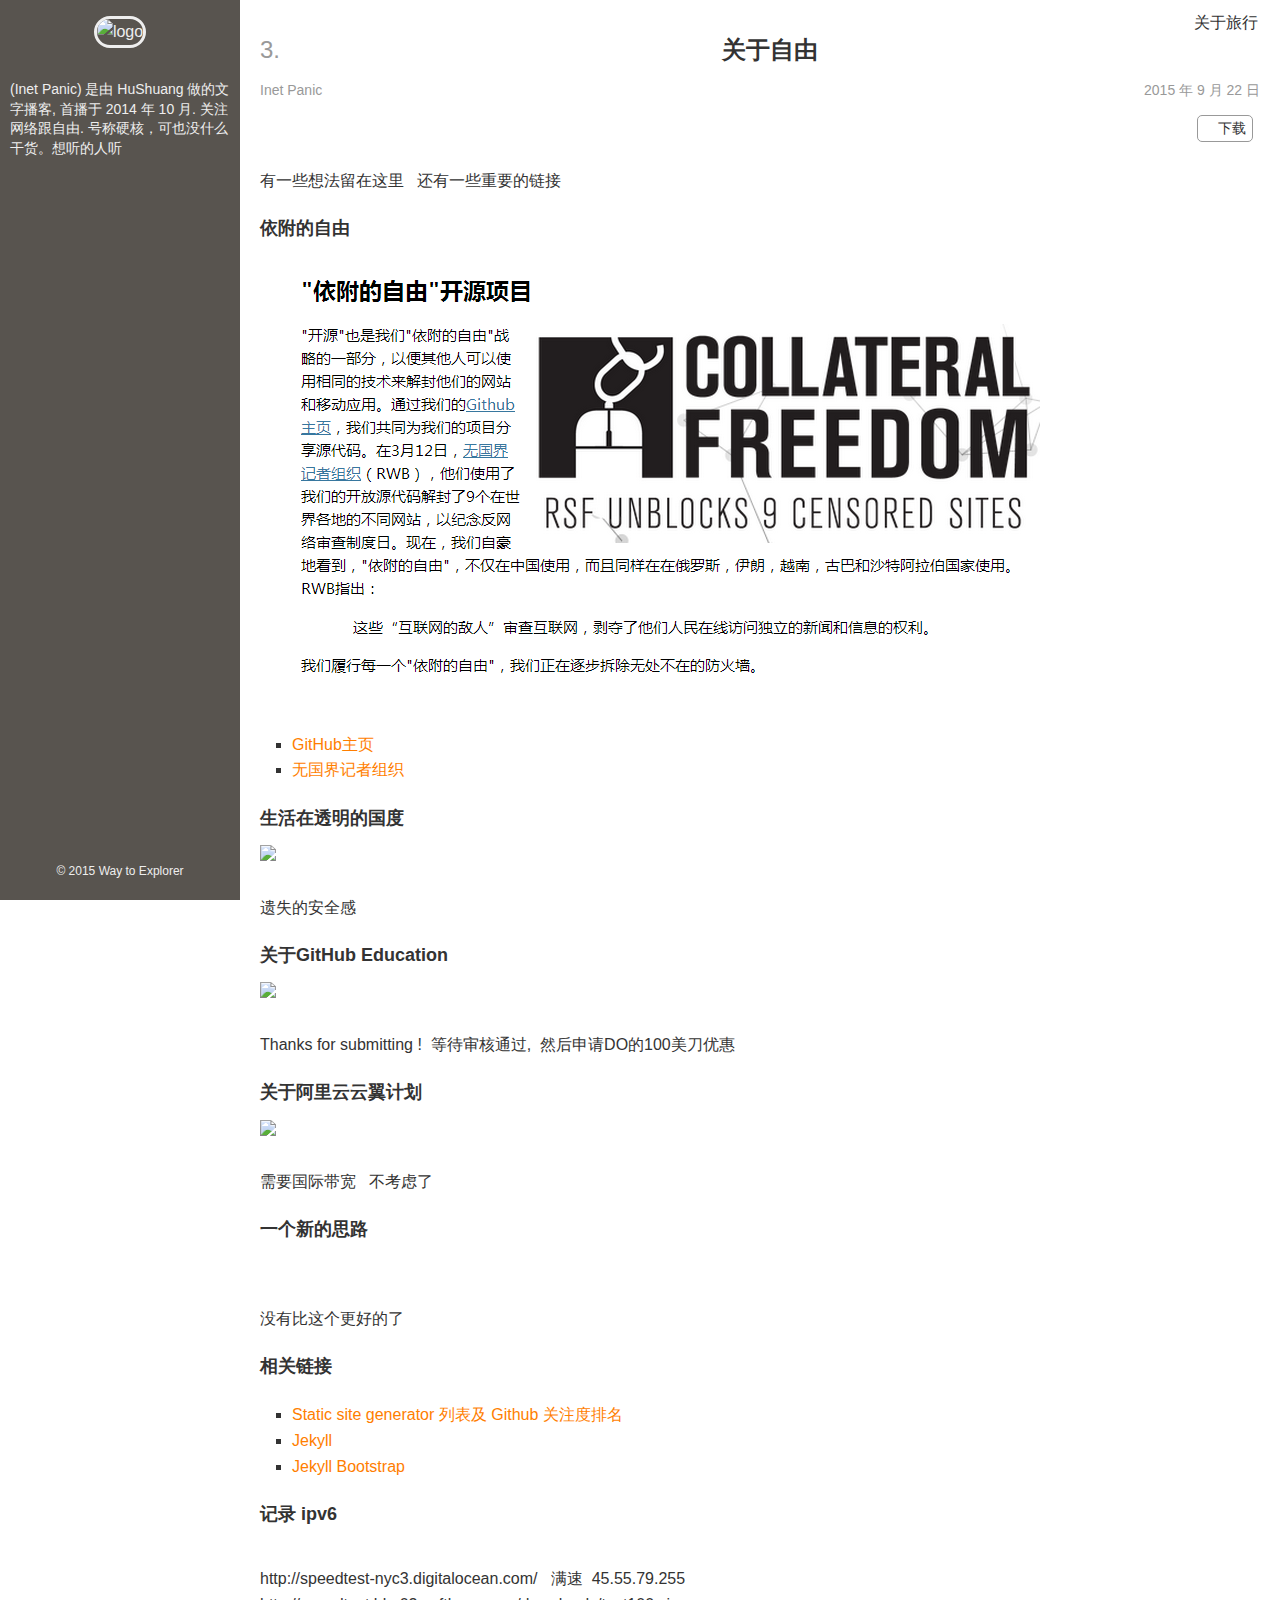
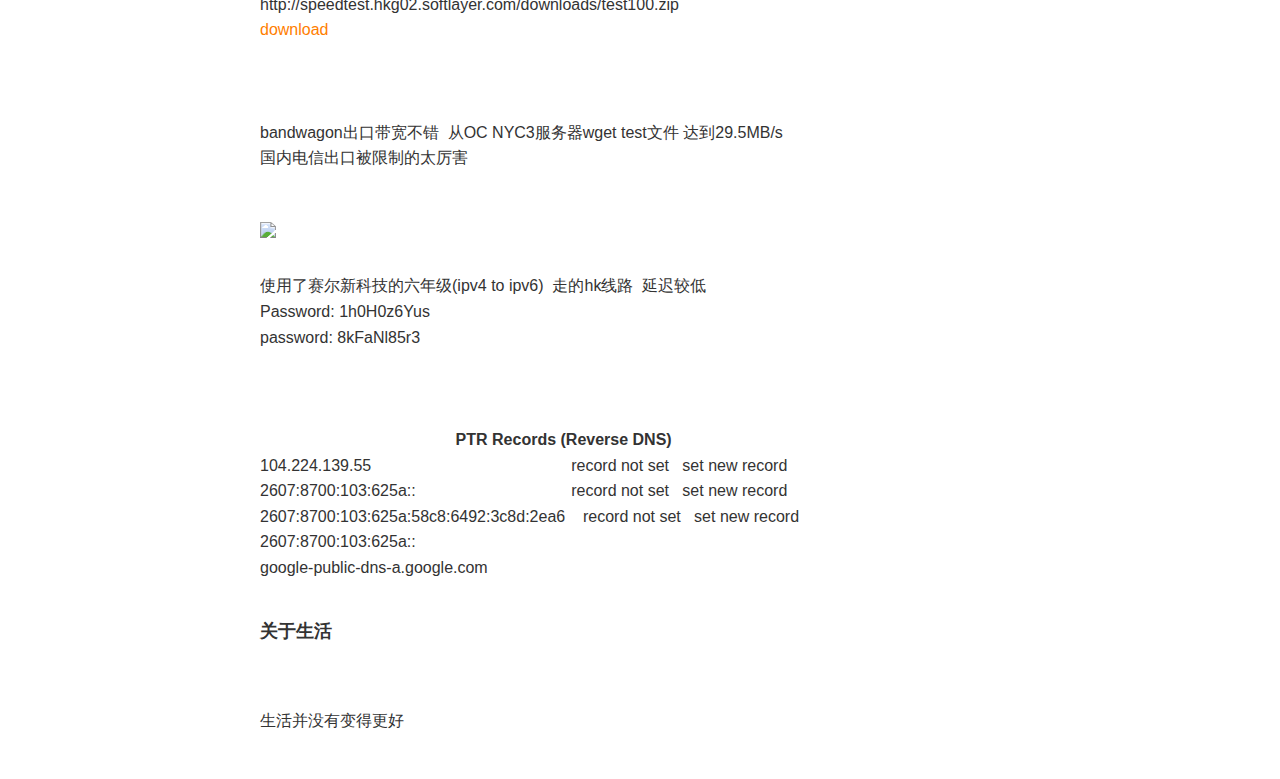
==== index.html @ 38b3515a ".." ====
<!DOCTYPE html>
<html>
<head>
<meta http-equiv="Content-Type" content="text/html; charset=UTF-8">
<meta charset="utf-8">
<meta name="viewport" content="width=device-width,initial-scale=1,maximum-scale=1,user-scalable=no">
<link rel="alternate" type="application/rss+xml" title="RSS master feed" href="">
<link rel="stylesheet" href="main.css" type="text/css">
<meta rel="theme-color" content="#ff7e00">
<link rel="shortcut icon" href="icon-kernelpanic-300.png">
<link rel="apple-touch-icon" href="icon-kernelpanic-300.png">
<link rel="alternate" type="application/rss+xml" title="HuShuang" href="">
<title>HuShuang</title>
<style>
header[role=banner]      { color: #eee; background: #58544F; }
footer[role=contentinfo] { color: #eee; background: #58544F; }
.content a       { color: #ff7e00; }
.content a:hover { border-color: #ff7e00; }
</style>
</head>
<body>
<header role="banner" class="fixedToTopLeft--2col">
<a href="http://www.v2ex.com/member/hushuang" title="HuShuang" target="_blank"><img class="show__logo unselectable" alt="logo" src="http://ww4.sinaimg.cn/large/8aa432f3gw1ew182hkwu9j20hr0htt9o.jpg"></a>
<div class="show__about secondaryText"><p>(Inet Panic) 是由 HuShuang 做的文字播客,   首播于 2014 年 10 月.   关注网络跟自由.   号称硬核，可也没什么干货。想听的人听</p>
</div>
<nav class="elsewhere">
<a class="elsewhere__link fa fa-envelope" href="mailto:" target="_blank" title="Email"></a>
<a class="elsewhere__link fa fa-twitter" href="https://twitter.com" target="_blank" title="Twitter"></a>
<a class="elsewhere__link fa fa-weibo" href="http://weibo.com/" target="_blank" title="Weibo"></a>
<a class="elsewhere__link fa fa-apple" href="https://itunes.apple.com/cn/podcast/" target="_blank" title="iTunes"></a>
<a class="elsewhere__link fa fa-apple" href="http://www.v2ex.com/member/hushuang" target="_blank" title="v2ex"></a>
</nav>
</header>
<main class="episodes fixedToRight--2col">
<nav>
<!-- <a rel="prev" href="https://ipn.li/kernelpanic/2/" style="float: left;" target="_blank"><i class="fa fa-chevron-circle-left"></i> </a> -->
<a rel="prev" href="travel.html" style="float: left;"><i class="fa fa-chevron-circle-left"></i></a>
<!-- <a rel="next" href="https://ipn.li/kernelpanic/4/" style="float: right;" target="_blank"> <i class="fa fa-chevron-circle-right"></i></a> -->
<a rel="next" href="travel.html" style="float: right;">关于旅行<i class="fa fa-chevron-circle-right"></i></a>
</nav>
<article class="episode">
<header>
<h1 class="episode__title"><a href="" rel="bookmark" target="_blank"><span class="episode__id">3</span>关于自由</a></h1>
<div class="byline secondaryText">
<span class="byline__author">Inet Panic</span>
<!-- <time datetime="2015-9-13T02:05:13Z">2015 年 9 月 13 日</time> -->
<time datetime="2015-9-22T03:00:13Z">2015 年 9 月 22 日</time>
</div>
<div>
<div class="buttonGroup">
<a class="button button--download fa fa-download" href="" target="_blank" download="kernelpanic-3"> 下载</a>
</div>
</div>
</header>
<div class="content">
<p>有一些想法留在这里&nbsp;&nbsp;&nbsp;还有一些重要的链接</p>

<h2>依附的自由</h2>
<img src="images/collateral freedom.png"/>
<ul>
<li><a href="https://github.com/greatfire/website-mirror-by-proxy" target="_blank">GitHub主页</a></li>
<li><a href="http://en.rsf.org/" target="_blank">无国界记者组织</a></li>
</ul>
<p></p>

<h2>生活在透明的国度</h2>
<img src="http://ww1.sinaimg.cn/large/8aa432f3gw1ewanssf2wuj20io0cpn26.jpg"/>
<p>遗失的安全感</p>

<h2>关于GitHub Education</h2>
<img src="http://ww4.sinaimg.cn/large/8aa432f3gw1ew4olfjd6sj20sw0crtal.jpg"/>
<p>Thanks&nbsp;for&nbsp;submitting !&nbsp;&nbsp;等待审核通过,&nbsp;&nbsp;然后申请DO的100美刀优惠</p>

<h2>关于阿里云云翼计划</h2>
<img src="http://ww2.sinaimg.cn/large/8aa432f3gw1ew1x33pitvj20d5021aa8.jpg"/>
<p>需要国际带宽&nbsp&nbsp&nbsp不考虑了</p>

<h2>一个新的思路</h2>
<img class="" alt="" src="http://ww4.sinaimg.cn/large/8aa432f3gw1ew1dvopeltj20ks02hjs2.jpg"></a>
<p>没有比这个更好的了</p>

<h2>相关链接</h2>
<ul>
<li><a href="https://staticsitegenerators.net/" target="_blank">Static site generator 列表及 Github 关注度排名</a></li>
<li><a href="https://github.com/jekyll/jekyll" target="_blank">Jekyll</a></li>
<li><a href="http://jekyllbootstrap.com/" target="_blank">Jekyll Bootstrap</a></li>
</ul>


<h2>记录 ipv6</h2>
<pre><p>http://speedtest-nyc3.digitalocean.com/   满速  45.55.79.255
http://speedtest.hkg02.softlayer.com/downloads/test100.zip
<a href="http://speedtest.hkg02.softlayer.com/downloads/test100.zip" target="">download</a>

<img class="" alt="" src="http://ww2.sinaimg.cn/large/8aa432f3gw1ew18yb0evgj20l80bhdi8.jpg"></a>
<p>bandwagon出口带宽不错&nbsp;&nbsp;从OC&nbsp;NYC3服务器wget test文件 达到29.5MB/s
国内电信出口被限制的太厉害</p>
<img src="http://ww2.sinaimg.cn/large/8aa432f3gw1ew28spw9r4j20i30itn6h.jpg"></a>
<p>使用了赛尔新科技的六年级(ipv4 to ipv6)&nbsp;&nbsp;走的hk线路&nbsp;&nbsp;延迟较低
Password: 1h0H0z6Yus
password: 8kFaNl85r3
</p>
<p>                                            <b>PTR Records (Reverse DNS)</b>
104.224.139.55	                                      record not set   set new record
2607:8700:103:625a::	                              record not set   set new record
2607:8700:103:625a:58c8:6492:3c8d:2ea6    record not set   set new record
2607:8700:103:625a:: 
google-public-dns-a.google.com
</p></pre>

<h2>关于生活</h2>
<img class="" alt="" src="http://ww2.sinaimg.cn/large/8aa432f3gw1ew1y3q907oj20m607dgne.jpg"></a>
<p>生活并没有变得更好</p>




</div>
</article>
</main>
<footer role="contentinfo" class="fixedToBottom fixedToBottomLeft--2col">
<p class="copyright">© 2015 <a href="" target="_blank">Way to Explorer</a></p>
</footer>
</body>
<style id="stylish-5" class="stylish" type="text/css">
*::selection {
	background-color: #000000;
	color: #ffffff;
}

*::-webkit-scrollbar {
    width: 0px;
    height: 0px;
}

* {
  font-family: 
    'WenQuanYi Micro Hei Mono', 
    'WenQuanYi Micro Hei',
    'Microsoft Yahei Mono', 
    'Microsoft Yahei', 
     sans-serif, 
     Simsun;
}
</style>
</html>
---- main.css ----
/*!
 *  Font Awesome 4.2.0 by @davegandy - http://fontawesome.io - @fontawesome
 *  License - http://fontawesome.io/license (Font: SIL OFL 1.1, CSS: MIT License)
 */@font-face{font-family:FontAwesome;src:url(../fonts/fontawesome-webfont.eot?v=4.2.0);src:url(../fonts/fontawesome-webfont.eot?#iefix&v=4.2.0) format('embedded-opentype'),url(../fonts/fontawesome-webfont.woff?v=4.2.0) format('woff'),url(../fonts/fontawesome-webfont.ttf?v=4.2.0) format('truetype'),url(../fonts/fontawesome-webfont.svg?v=4.2.0#fontawesomeregular) format('svg');font-weight:400;font-style:normal}.fa{display:inline-block;font:normal normal normal 14px/1 FontAwesome;font-size:inherit;text-rendering:auto;-webkit-font-smoothing:antialiased;-moz-osx-font-smoothing:grayscale}.fa-lg{font-size:1.33333333em;line-height:.75em;vertical-align:-15%}.fa-2x{font-size:2em}.fa-3x{font-size:3em}.fa-4x{font-size:4em}.fa-5x{font-size:5em}.fa-fw{width:1.28571429em;text-align:center}.fa-ul{padding-left:0;margin-left:2.14285714em;list-style-type:none}.fa-ul>li{position:relative}.fa-li{position:absolute;left:-2.14285714em;width:2.14285714em;top:.14285714em;text-align:center}.fa-li.fa-lg{left:-1.85714286em}.fa-border{padding:.2em .25em .15em;border:solid .08em #eee;border-radius:.1em}.pull-right{float:right}.pull-left{float:left}.fa.pull-left{margin-right:.3em}.fa.pull-right{margin-left:.3em}.fa-spin{-webkit-animation:fa-spin 2s infinite linear;animation:fa-spin 2s infinite linear}@-webkit-keyframes fa-spin{0%{-webkit-transform:rotate(0deg);transform:rotate(0deg)}100%{-webkit-transform:rotate(359deg);transform:rotate(359deg)}}@keyframes fa-spin{0%{-webkit-transform:rotate(0deg);transform:rotate(0deg)}100%{-webkit-transform:rotate(359deg);transform:rotate(359deg)}}.fa-rotate-90{filter:progid:DXImageTransform.Microsoft.BasicImage(rotation=1);-webkit-transform:rotate(90deg);-ms-transform:rotate(90deg);transform:rotate(90deg)}.fa-rotate-180{filter:progid:DXImageTransform.Microsoft.BasicImage(rotation=2);-webkit-transform:rotate(180deg);-ms-transform:rotate(180deg);transform:rotate(180deg)}.fa-rotate-270{filter:progid:DXImageTransform.Microsoft.BasicImage(rotation=3);-webkit-transform:rotate(270deg);-ms-transform:rotate(270deg);transform:rotate(270deg)}.fa-flip-horizontal{filter:progid:DXImageTransform.Microsoft.BasicImage(rotation=0, mirror=1);-webkit-transform:scale(-1,1);-ms-transform:scale(-1,1);transform:scale(-1,1)}.fa-flip-vertical{filter:progid:DXImageTransform.Microsoft.BasicImage(rotation=2, mirror=1);-webkit-transform:scale(1,-1);-ms-transform:scale(1,-1);transform:scale(1,-1)}:root .fa-rotate-90,:root .fa-rotate-180,:root .fa-rotate-270,:root .fa-flip-horizontal,:root .fa-flip-vertical{filter:none}.fa-stack{position:relative;display:inline-block;width:2em;height:2em;line-height:2em;vertical-align:middle}.fa-stack-1x,.fa-stack-2x{position:absolute;left:0;width:100%;text-align:center}.fa-stack-1x{line-height:inherit}.fa-stack-2x{font-size:2em}.fa-inverse{color:#fff}.fa-glass:before{content:"\f000"}.fa-music:before{content:"\f001"}.fa-search:before{content:"\f002"}.fa-envelope-o:before{content:"\f003"}.fa-heart:before{content:"\f004"}.fa-star:before{content:"\f005"}.fa-star-o:before{content:"\f006"}.fa-user:before{content:"\f007"}.fa-film:before{content:"\f008"}.fa-th-large:before{content:"\f009"}.fa-th:before{content:"\f00a"}.fa-th-list:before{content:"\f00b"}.fa-check:before{content:"\f00c"}.fa-remove:before,.fa-close:before,.fa-times:before{content:"\f00d"}.fa-search-plus:before{content:"\f00e"}.fa-search-minus:before{content:"\f010"}.fa-power-off:before{content:"\f011"}.fa-signal:before{content:"\f012"}.fa-gear:before,.fa-cog:before{content:"\f013"}.fa-trash-o:before{content:"\f014"}.fa-home:before{content:"\f015"}.fa-file-o:before{content:"\f016"}.fa-clock-o:before{content:"\f017"}.fa-road:before{content:"\f018"}.fa-download:before{content:"\f019"}.fa-arrow-circle-o-down:before{content:"\f01a"}.fa-arrow-circle-o-up:before{content:"\f01b"}.fa-inbox:before{content:"\f01c"}.fa-play-circle-o:before{content:"\f01d"}.fa-rotate-right:before,.fa-repeat:before{content:"\f01e"}.fa-refresh:before{content:"\f021"}.fa-list-alt:before{content:"\f022"}.fa-lock:before{content:"\f023"}.fa-flag:before{content:"\f024"}.fa-headphones:before{content:"\f025"}.fa-volume-off:before{content:"\f026"}.fa-volume-down:before{content:"\f027"}.fa-volume-up:before{content:"\f028"}.fa-qrcode:before{content:"\f029"}.fa-barcode:before{content:"\f02a"}.fa-tag:before{content:"\f02b"}.fa-tags:before{content:"\f02c"}.fa-book:before{content:"\f02d"}.fa-bookmark:before{content:"\f02e"}.fa-print:before{content:"\f02f"}.fa-camera:before{content:"\f030"}.fa-font:before{content:"\f031"}.fa-bold:before{content:"\f032"}.fa-italic:before{content:"\f033"}.fa-text-height:before{content:"\f034"}.fa-text-width:before{content:"\f035"}.fa-align-left:before{content:"\f036"}.fa-align-center:before{content:"\f037"}.fa-align-right:before{content:"\f038"}.fa-align-justify:before{content:"\f039"}.fa-list:before{content:"\f03a"}.fa-dedent:before,.fa-outdent:before{content:"\f03b"}.fa-indent:before{content:"\f03c"}.fa-video-camera:before{content:"\f03d"}.fa-photo:before,.fa-image:before,.fa-picture-o:before{content:"\f03e"}.fa-pencil:before{content:"\f040"}.fa-map-marker:before{content:"\f041"}.fa-adjust:before{content:"\f042"}.fa-tint:before{content:"\f043"}.fa-edit:before,.fa-pencil-square-o:before{content:"\f044"}.fa-share-square-o:before{content:"\f045"}.fa-check-square-o:before{content:"\f046"}.fa-arrows:before{content:"\f047"}.fa-step-backward:before{content:"\f048"}.fa-fast-backward:before{content:"\f049"}.fa-backward:before{content:"\f04a"}.fa-play:before{content:"\f04b"}.fa-pause:before{content:"\f04c"}.fa-stop:before{content:"\f04d"}.fa-forward:before{content:"\f04e"}.fa-fast-forward:before{content:"\f050"}.fa-step-forward:before{content:"\f051"}.fa-eject:before{content:"\f052"}.fa-chevron-left:before{content:"\f053"}.fa-chevron-right:before{content:"\f054"}.fa-plus-circle:before{content:"\f055"}.fa-minus-circle:before{content:"\f056"}.fa-times-circle:before{content:"\f057"}.fa-check-circle:before{content:"\f058"}.fa-question-circle:before{content:"\f059"}.fa-info-circle:before{content:"\f05a"}.fa-crosshairs:before{content:"\f05b"}.fa-times-circle-o:before{content:"\f05c"}.fa-check-circle-o:before{content:"\f05d"}.fa-ban:before{content:"\f05e"}.fa-arrow-left:before{content:"\f060"}.fa-arrow-right:before{content:"\f061"}.fa-arrow-up:before{content:"\f062"}.fa-arrow-down:before{content:"\f063"}.fa-mail-forward:before,.fa-share:before{content:"\f064"}.fa-expand:before{content:"\f065"}.fa-compress:before{content:"\f066"}.fa-plus:before{content:"\f067"}.fa-minus:before{content:"\f068"}.fa-asterisk:before{content:"\f069"}.fa-exclamation-circle:before{content:"\f06a"}.fa-gift:before{content:"\f06b"}.fa-leaf:before{content:"\f06c"}.fa-fire:before{content:"\f06d"}.fa-eye:before{content:"\f06e"}.fa-eye-slash:before{content:"\f070"}.fa-warning:before,.fa-exclamation-triangle:before{content:"\f071"}.fa-plane:before{content:"\f072"}.fa-calendar:before{content:"\f073"}.fa-random:before{content:"\f074"}.fa-comment:before{content:"\f075"}.fa-magnet:before{content:"\f076"}.fa-chevron-up:before{content:"\f077"}.fa-chevron-down:before{content:"\f078"}.fa-retweet:before{content:"\f079"}.fa-shopping-cart:before{content:"\f07a"}.fa-folder:before{content:"\f07b"}.fa-folder-open:before{content:"\f07c"}.fa-arrows-v:before{content:"\f07d"}.fa-arrows-h:before{content:"\f07e"}.fa-bar-chart-o:before,.fa-bar-chart:before{content:"\f080"}.fa-twitter-square:before{content:"\f081"}.fa-facebook-square:before{content:"\f082"}.fa-camera-retro:before{content:"\f083"}.fa-key:before{content:"\f084"}.fa-gears:before,.fa-cogs:before{content:"\f085"}.fa-comments:before{content:"\f086"}.fa-thumbs-o-up:before{content:"\f087"}.fa-thumbs-o-down:before{content:"\f088"}.fa-star-half:before{content:"\f089"}.fa-heart-o:before{content:"\f08a"}.fa-sign-out:before{content:"\f08b"}.fa-linkedin-square:before{content:"\f08c"}.fa-thumb-tack:before{content:"\f08d"}.fa-external-link:before{content:"\f08e"}.fa-sign-in:before{content:"\f090"}.fa-trophy:before{content:"\f091"}.fa-github-square:before{content:"\f092"}.fa-upload:before{content:"\f093"}.fa-lemon-o:before{content:"\f094"}.fa-phone:before{content:"\f095"}.fa-square-o:before{content:"\f096"}.fa-bookmark-o:before{content:"\f097"}.fa-phone-square:before{content:"\f098"}.fa-twitter:before{content:"\f099"}.fa-facebook:before{content:"\f09a"}.fa-github:before{content:"\f09b"}.fa-unlock:before{content:"\f09c"}.fa-credit-card:before{content:"\f09d"}.fa-rss:before{content:"\f09e"}.fa-hdd-o:before{content:"\f0a0"}.fa-bullhorn:before{content:"\f0a1"}.fa-bell:before{content:"\f0f3"}.fa-certificate:before{content:"\f0a3"}.fa-hand-o-right:before{content:"\f0a4"}.fa-hand-o-left:before{content:"\f0a5"}.fa-hand-o-up:before{content:"\f0a6"}.fa-hand-o-down:before{content:"\f0a7"}.fa-arrow-circle-left:before{content:"\f0a8"}.fa-arrow-circle-right:before{content:"\f0a9"}.fa-arrow-circle-up:before{content:"\f0aa"}.fa-arrow-circle-down:before{content:"\f0ab"}.fa-globe:before{content:"\f0ac"}.fa-wrench:before{content:"\f0ad"}.fa-tasks:before{content:"\f0ae"}.fa-filter:before{content:"\f0b0"}.fa-briefcase:before{content:"\f0b1"}.fa-arrows-alt:before{content:"\f0b2"}.fa-group:before,.fa-users:before{content:"\f0c0"}.fa-chain:before,.fa-link:before{content:"\f0c1"}.fa-cloud:before{content:"\f0c2"}.fa-flask:before{content:"\f0c3"}.fa-cut:before,.fa-scissors:before{content:"\f0c4"}.fa-copy:before,.fa-files-o:before{content:"\f0c5"}.fa-paperclip:before{content:"\f0c6"}.fa-save:before,.fa-floppy-o:before{content:"\f0c7"}.fa-square:before{content:"\f0c8"}.fa-navicon:before,.fa-reorder:before,.fa-bars:before{content:"\f0c9"}.fa-list-ul:before{content:"\f0ca"}.fa-list-ol:before{content:"\f0cb"}.fa-strikethrough:before{content:"\f0cc"}.fa-underline:before{content:"\f0cd"}.fa-table:before{content:"\f0ce"}.fa-magic:before{content:"\f0d0"}.fa-truck:before{content:"\f0d1"}.fa-pinterest:before{content:"\f0d2"}.fa-pinterest-square:before{content:"\f0d3"}.fa-google-plus-square:before{content:"\f0d4"}.fa-google-plus:before{content:"\f0d5"}.fa-money:before{content:"\f0d6"}.fa-caret-down:before{content:"\f0d7"}.fa-caret-up:before{content:"\f0d8"}.fa-caret-left:before{content:"\f0d9"}.fa-caret-right:before{content:"\f0da"}.fa-columns:before{content:"\f0db"}.fa-unsorted:before,.fa-sort:before{content:"\f0dc"}.fa-sort-down:before,.fa-sort-desc:before{content:"\f0dd"}.fa-sort-up:before,.fa-sort-asc:before{content:"\f0de"}.fa-envelope:before{content:"\f0e0"}.fa-linkedin:before{content:"\f0e1"}.fa-rotate-left:before,.fa-undo:before{content:"\f0e2"}.fa-legal:before,.fa-gavel:before{content:"\f0e3"}.fa-dashboard:before,.fa-tachometer:before{content:"\f0e4"}.fa-comment-o:before{content:"\f0e5"}.fa-comments-o:before{content:"\f0e6"}.fa-flash:before,.fa-bolt:before{content:"\f0e7"}.fa-sitemap:before{content:"\f0e8"}.fa-umbrella:before{content:"\f0e9"}.fa-paste:before,.fa-clipboard:before{content:"\f0ea"}.fa-lightbulb-o:before{content:"\f0eb"}.fa-exchange:before{content:"\f0ec"}.fa-cloud-download:before{content:"\f0ed"}.fa-cloud-upload:before{content:"\f0ee"}.fa-user-md:before{content:"\f0f0"}.fa-stethoscope:before{content:"\f0f1"}.fa-suitcase:before{content:"\f0f2"}.fa-bell-o:before{content:"\f0a2"}.fa-coffee:before{content:"\f0f4"}.fa-cutlery:before{content:"\f0f5"}.fa-file-text-o:before{content:"\f0f6"}.fa-building-o:before{content:"\f0f7"}.fa-hospital-o:before{content:"\f0f8"}.fa-ambulance:before{content:"\f0f9"}.fa-medkit:before{content:"\f0fa"}.fa-fighter-jet:before{content:"\f0fb"}.fa-beer:before{content:"\f0fc"}.fa-h-square:before{content:"\f0fd"}.fa-plus-square:before{content:"\f0fe"}.fa-angle-double-left:before{content:"\f100"}.fa-angle-double-right:before{content:"\f101"}.fa-angle-double-up:before{content:"\f102"}.fa-angle-double-down:before{content:"\f103"}.fa-angle-left:before{content:"\f104"}.fa-angle-right:before{content:"\f105"}.fa-angle-up:before{content:"\f106"}.fa-angle-down:before{content:"\f107"}.fa-desktop:before{content:"\f108"}.fa-laptop:before{content:"\f109"}.fa-tablet:before{content:"\f10a"}.fa-mobile-phone:before,.fa-mobile:before{content:"\f10b"}.fa-circle-o:before{content:"\f10c"}.fa-quote-left:before{content:"\f10d"}.fa-quote-right:before{content:"\f10e"}.fa-spinner:before{content:"\f110"}.fa-circle:before{content:"\f111"}.fa-mail-reply:before,.fa-reply:before{content:"\f112"}.fa-github-alt:before{content:"\f113"}.fa-folder-o:before{content:"\f114"}.fa-folder-open-o:before{content:"\f115"}.fa-smile-o:before{content:"\f118"}.fa-frown-o:before{content:"\f119"}.fa-meh-o:before{content:"\f11a"}.fa-gamepad:before{content:"\f11b"}.fa-keyboard-o:before{content:"\f11c"}.fa-flag-o:before{content:"\f11d"}.fa-flag-checkered:before{content:"\f11e"}.fa-terminal:before{content:"\f120"}.fa-code:before{content:"\f121"}.fa-mail-reply-all:before,.fa-reply-all:before{content:"\f122"}.fa-star-half-empty:before,.fa-star-half-full:before,.fa-star-half-o:before{content:"\f123"}.fa-location-arrow:before{content:"\f124"}.fa-crop:before{content:"\f125"}.fa-code-fork:before{content:"\f126"}.fa-unlink:before,.fa-chain-broken:before{content:"\f127"}.fa-question:before{content:"\f128"}.fa-info:before{content:"\f129"}.fa-exclamation:before{content:"\f12a"}.fa-superscript:before{content:"\f12b"}.fa-subscript:before{content:"\f12c"}.fa-eraser:before{content:"\f12d"}.fa-puzzle-piece:before{content:"\f12e"}.fa-microphone:before{content:"\f130"}.fa-microphone-slash:before{content:"\f131"}.fa-shield:before{content:"\f132"}.fa-calendar-o:before{content:"\f133"}.fa-fire-extinguisher:before{content:"\f134"}.fa-rocket:before{content:"\f135"}.fa-maxcdn:before{content:"\f136"}.fa-chevron-circle-left:before{content:"\f137"}.fa-chevron-circle-right:before{content:"\f138"}.fa-chevron-circle-up:before{content:"\f139"}.fa-chevron-circle-down:before{content:"\f13a"}.fa-html5:before{content:"\f13b"}.fa-css3:before{content:"\f13c"}.fa-anchor:before{content:"\f13d"}.fa-unlock-alt:before{content:"\f13e"}.fa-bullseye:before{content:"\f140"}.fa-ellipsis-h:before{content:"\f141"}.fa-ellipsis-v:before{content:"\f142"}.fa-rss-square:before{content:"\f143"}.fa-play-circle:before{content:"\f144"}.fa-ticket:before{content:"\f145"}.fa-minus-square:before{content:"\f146"}.fa-minus-square-o:before{content:"\f147"}.fa-level-up:before{content:"\f148"}.fa-level-down:before{content:"\f149"}.fa-check-square:before{content:"\f14a"}.fa-pencil-square:before{content:"\f14b"}.fa-external-link-square:before{content:"\f14c"}.fa-share-square:before{content:"\f14d"}.fa-compass:before{content:"\f14e"}.fa-toggle-down:before,.fa-caret-square-o-down:before{content:"\f150"}.fa-toggle-up:before,.fa-caret-square-o-up:before{content:"\f151"}.fa-toggle-right:before,.fa-caret-square-o-right:before{content:"\f152"}.fa-euro:before,.fa-eur:before{content:"\f153"}.fa-gbp:before{content:"\f154"}.fa-dollar:before,.fa-usd:before{content:"\f155"}.fa-rupee:before,.fa-inr:before{content:"\f156"}.fa-cny:before,.fa-rmb:before,.fa-yen:before,.fa-jpy:before{content:"\f157"}.fa-ruble:before,.fa-rouble:before,.fa-rub:before{content:"\f158"}.fa-won:before,.fa-krw:before{content:"\f159"}.fa-bitcoin:before,.fa-btc:before{content:"\f15a"}.fa-file:before{content:"\f15b"}.fa-file-text:before{content:"\f15c"}.fa-sort-alpha-asc:before{content:"\f15d"}.fa-sort-alpha-desc:before{content:"\f15e"}.fa-sort-amount-asc:before{content:"\f160"}.fa-sort-amount-desc:before{content:"\f161"}.fa-sort-numeric-asc:before{content:"\f162"}.fa-sort-numeric-desc:before{content:"\f163"}.fa-thumbs-up:before{content:"\f164"}.fa-thumbs-down:before{content:"\f165"}.fa-youtube-square:before{content:"\f166"}.fa-youtube:before{content:"\f167"}.fa-xing:before{content:"\f168"}.fa-xing-square:before{content:"\f169"}.fa-youtube-play:before{content:"\f16a"}.fa-dropbox:before{content:"\f16b"}.fa-stack-overflow:before{content:"\f16c"}.fa-instagram:before{content:"\f16d"}.fa-flickr:before{content:"\f16e"}.fa-adn:before{content:"\f170"}.fa-bitbucket:before{content:"\f171"}.fa-bitbucket-square:before{content:"\f172"}.fa-tumblr:before{content:"\f173"}.fa-tumblr-square:before{content:"\f174"}.fa-long-arrow-down:before{content:"\f175"}.fa-long-arrow-up:before{content:"\f176"}.fa-long-arrow-left:before{content:"\f177"}.fa-long-arrow-right:before{content:"\f178"}.fa-apple:before{content:"\f179"}.fa-windows:before{content:"\f17a"}.fa-android:before{content:"\f17b"}.fa-linux:before{content:"\f17c"}.fa-dribbble:before{content:"\f17d"}.fa-skype:before{content:"\f17e"}.fa-foursquare:before{content:"\f180"}.fa-trello:before{content:"\f181"}.fa-female:before{content:"\f182"}.fa-male:before{content:"\f183"}.fa-gittip:before{content:"\f184"}.fa-sun-o:before{content:"\f185"}.fa-moon-o:before{content:"\f186"}.fa-archive:before{content:"\f187"}.fa-bug:before{content:"\f188"}.fa-vk:before{content:"\f189"}.fa-weibo:before{content:"\f18a"}.fa-renren:before{content:"\f18b"}.fa-pagelines:before{content:"\f18c"}.fa-stack-exchange:before{content:"\f18d"}.fa-arrow-circle-o-right:before{content:"\f18e"}.fa-arrow-circle-o-left:before{content:"\f190"}.fa-toggle-left:before,.fa-caret-square-o-left:before{content:"\f191"}.fa-dot-circle-o:before{content:"\f192"}.fa-wheelchair:before{content:"\f193"}.fa-vimeo-square:before{content:"\f194"}.fa-turkish-lira:before,.fa-try:before{content:"\f195"}.fa-plus-square-o:before{content:"\f196"}.fa-space-shuttle:before{content:"\f197"}.fa-slack:before{content:"\f198"}.fa-envelope-square:before{content:"\f199"}.fa-wordpress:before{content:"\f19a"}.fa-openid:before{content:"\f19b"}.fa-institution:before,.fa-bank:before,.fa-university:before{content:"\f19c"}.fa-mortar-board:before,.fa-graduation-cap:before{content:"\f19d"}.fa-yahoo:before{content:"\f19e"}.fa-google:before{content:"\f1a0"}.fa-reddit:before{content:"\f1a1"}.fa-reddit-square:before{content:"\f1a2"}.fa-stumbleupon-circle:before{content:"\f1a3"}.fa-stumbleupon:before{content:"\f1a4"}.fa-delicious:before{content:"\f1a5"}.fa-digg:before{content:"\f1a6"}.fa-pied-piper:before{content:"\f1a7"}.fa-pied-piper-alt:before{content:"\f1a8"}.fa-drupal:before{content:"\f1a9"}.fa-joomla:before{content:"\f1aa"}.fa-language:before{content:"\f1ab"}.fa-fax:before{content:"\f1ac"}.fa-building:before{content:"\f1ad"}.fa-child:before{content:"\f1ae"}.fa-paw:before{content:"\f1b0"}.fa-spoon:before{content:"\f1b1"}.fa-cube:before{content:"\f1b2"}.fa-cubes:before{content:"\f1b3"}.fa-behance:before{content:"\f1b4"}.fa-behance-square:before{content:"\f1b5"}.fa-steam:before{content:"\f1b6"}.fa-steam-square:before{content:"\f1b7"}.fa-recycle:before{content:"\f1b8"}.fa-automobile:before,.fa-car:before{content:"\f1b9"}.fa-cab:before,.fa-taxi:before{content:"\f1ba"}.fa-tree:before{content:"\f1bb"}.fa-spotify:before{content:"\f1bc"}.fa-deviantart:before{content:"\f1bd"}.fa-soundcloud:before{content:"\f1be"}.fa-database:before{content:"\f1c0"}.fa-file-pdf-o:before{content:"\f1c1"}.fa-file-word-o:before{content:"\f1c2"}.fa-file-excel-o:before{content:"\f1c3"}.fa-file-powerpoint-o:before{content:"\f1c4"}.fa-file-photo-o:before,.fa-file-picture-o:before,.fa-file-image-o:before{content:"\f1c5"}.fa-file-zip-o:before,.fa-file-archive-o:before{content:"\f1c6"}.fa-file-sound-o:before,.fa-file-audio-o:before{content:"\f1c7"}.fa-file-movie-o:before,.fa-file-video-o:before{content:"\f1c8"}.fa-file-code-o:before{content:"\f1c9"}.fa-vine:before{content:"\f1ca"}.fa-codepen:before{content:"\f1cb"}.fa-jsfiddle:before{content:"\f1cc"}.fa-life-bouy:before,.fa-life-buoy:before,.fa-life-saver:before,.fa-support:before,.fa-life-ring:before{content:"\f1cd"}.fa-circle-o-notch:before{content:"\f1ce"}.fa-ra:before,.fa-rebel:before{content:"\f1d0"}.fa-ge:before,.fa-empire:before{content:"\f1d1"}.fa-git-square:before{content:"\f1d2"}.fa-git:before{content:"\f1d3"}.fa-hacker-news:before{content:"\f1d4"}.fa-tencent-weibo:before{content:"\f1d5"}.fa-qq:before{content:"\f1d6"}.fa-wechat:before,.fa-weixin:before{content:"\f1d7"}.fa-send:before,.fa-paper-plane:before{content:"\f1d8"}.fa-send-o:before,.fa-paper-plane-o:before{content:"\f1d9"}.fa-history:before{content:"\f1da"}.fa-circle-thin:before{content:"\f1db"}.fa-header:before{content:"\f1dc"}.fa-paragraph:before{content:"\f1dd"}.fa-sliders:before{content:"\f1de"}.fa-share-alt:before{content:"\f1e0"}.fa-share-alt-square:before{content:"\f1e1"}.fa-bomb:before{content:"\f1e2"}.fa-soccer-ball-o:before,.fa-futbol-o:before{content:"\f1e3"}.fa-tty:before{content:"\f1e4"}.fa-binoculars:before{content:"\f1e5"}.fa-plug:before{content:"\f1e6"}.fa-slideshare:before{content:"\f1e7"}.fa-twitch:before{content:"\f1e8"}.fa-yelp:before{content:"\f1e9"}.fa-newspaper-o:before{content:"\f1ea"}.fa-wifi:before{content:"\f1eb"}.fa-calculator:before{content:"\f1ec"}.fa-paypal:before{content:"\f1ed"}.fa-google-wallet:before{content:"\f1ee"}.fa-cc-visa:before{content:"\f1f0"}.fa-cc-mastercard:before{content:"\f1f1"}.fa-cc-discover:before{content:"\f1f2"}.fa-cc-amex:before{content:"\f1f3"}.fa-cc-paypal:before{content:"\f1f4"}.fa-cc-stripe:before{content:"\f1f5"}.fa-bell-slash:before{content:"\f1f6"}.fa-bell-slash-o:before{content:"\f1f7"}.fa-trash:before{content:"\f1f8"}.fa-copyright:before{content:"\f1f9"}.fa-at:before{content:"\f1fa"}.fa-eyedropper:before{content:"\f1fb"}.fa-paint-brush:before{content:"\f1fc"}.fa-birthday-cake:before{content:"\f1fd"}.fa-area-chart:before{content:"\f1fe"}.fa-pie-chart:before{content:"\f200"}.fa-line-chart:before{content:"\f201"}.fa-lastfm:before{content:"\f202"}.fa-lastfm-square:before{content:"\f203"}.fa-toggle-off:before{content:"\f204"}.fa-toggle-on:before{content:"\f205"}.fa-bicycle:before{content:"\f206"}.fa-bus:before{content:"\f207"}.fa-ioxhost:before{content:"\f208"}.fa-angellist:before{content:"\f209"}.fa-cc:before{content:"\f20a"}.fa-shekel:before,.fa-sheqel:before,.fa-ils:before{content:"\f20b"}.fa-meanpath:before{content:"\f20c"}/*! normalize.css v3.0.2 | MIT License | git.io/normalize */html{font-family:sans-serif;-ms-text-size-adjust:100%;-webkit-text-size-adjust:100%}body{margin:0}article,aside,details,figcaption,figure,footer,header,hgroup,main,menu,nav,section,summary{display:block}audio,canvas,progress,video{display:inline-block;vertical-align:baseline}audio:not([controls]){display:none;height:0}[hidden],template{display:none}a{background-color:transparent}a:active,a:hover{outline:0}abbr[title]{border-bottom:1px dotted}b,strong{font-weight:700}dfn{font-style:italic}h1{font-size:2em;margin:.67em 0}mark{background:#ff0;color:#000}small{font-size:80%}sub,sup{font-size:75%;line-height:0;position:relative;vertical-align:baseline}sup{top:-.5em}sub{bottom:-.25em}img{border:0}svg:not(:root){overflow:hidden}figure{margin:1em 40px}hr{-moz-box-sizing:content-box;box-sizing:content-box;height:0}pre{overflow:auto}code,kbd,pre,samp{font-family:monospace,monospace;font-size:1em}button,input,optgroup,select,textarea{color:inherit;font:inherit;margin:0}button{overflow:visible}button,select{text-transform:none}button,html input[type=button],input[type=reset],input[type=submit]{-webkit-appearance:button;cursor:pointer}button[disabled],html input[disabled]{cursor:default}button::-moz-focus-inner,input::-moz-focus-inner{border:0;padding:0}input{line-height:normal}input[type=checkbox],input[type=radio]{box-sizing:border-box;padding:0}input[type=number]::-webkit-inner-spin-button,input[type=number]::-webkit-outer-spin-button{height:auto}input[type=search]{-webkit-appearance:textfield;-moz-box-sizing:content-box;-webkit-box-sizing:content-box;box-sizing:content-box}input[type=search]::-webkit-search-cancel-button,input[type=search]::-webkit-search-decoration{-webkit-appearance:none}fieldset{border:1px solid silver;margin:0 2px;padding:.35em .625em .75em}legend{border:0;padding:0}textarea{overflow:auto}optgroup{font-weight:700}table{border-collapse:collapse;border-spacing:0}td,th{padding:0}html{-webkit-box-sizing:border-box;-moz-box-sizing:border-box;box-sizing:border-box}*,:after,:before{-webkit-box-sizing:inherit;-moz-box-sizing:inherit;box-sizing:inherit}.unselectable{-webkit-touch-callout:none;-webkit-user-select:none;-khtml-user-select:none;-moz-user-select:none;-ms-user-select:none;user-select:none}ul{list-style-type:square}a{color:inherit;text-decoration:none}figure{text-align:center}.button{margin:auto .5em;padding:.4em;border:solid 1px #999;border-radius:5px}.content a{color:#db4d6d}.content a:hover{border-bottom:solid 1px #db4d6d}img{max-width:100%}html{height:100%}body{min-height:100%;position:relative;color:#333}main{padding:10px}.home__header{text-align:center}.home__footer{color:#999}.home__footer a:hover{color:#333}.fixedToBottom{position:absolute;bottom:0;width:100%}.audioPlayer{width:100%}.elsewhere{display:block}.show__logo{margin-top:1em;width:100px;height:100px;border-radius:50px;border:solid 3px #eee}.show__logo--list{margin:0;height:80px;width:80px}@media (max-width:480px){.show__logo--list{height:60px;width:60px}}.show__about{text-align:left;max-width:35em;margin:auto;padding:10px}.episode{margin:auto;padding:10px}.episode+.episode{border-top:solid 1px #ddd}.episode__id{color:#999;float:left}.episode__footer{margin-bottom:1em}.siteLogo{width:150px;vertical-align:middle;display:inline-block}.siteNav__link{color:#999}.siteNav__link:hover{color:#333}.siteNav__link+.siteNav__link{margin-left:1em}.showList{margin:0;padding:0;font-size:14px;text-align:left;list-style:none;display:block;-moz-column-width:350px;-webkit-column-width:350px;column-width:350px}.showList__item{-webkit-column-break-inside:avoid;page-break-inside:avoid;break-inside:avoid;display:-webkit-flex;display:flex;-webkit-flex-flow:row nowrap;flex-flow:row nowrap;padding:10px 5px}.showList__item__head{display:inline-block;text-align:center;vertical-align:top;-webkit-flex-shrink:0;flex-shrink:0;font-weight:600}.showList__item__head img{width:60px;height:60px;border-radius:10%}.episodeList{display:inline-block;margin:0;padding-left:1em;text-align:left;-webkit-flex-grow:1;flex-grow:1;overflow:hidden}.episodeList__item{list-style-position:inside;white-space:nowrap;overflow:hidden;text-overflow:ellipsis}.elsewhere__link{display:inline-block;width:36px;height:36px;font-size:22px;text-align:center;margin:5px}.elsewhere__link:hover{color:#fff}.byline{margin:1em auto;text-align:right;color:#999}.byline__author{float:left}.buttonGroup{text-align:right}@media (max-width:720px){main{padding-bottom:4em}}@media (min-width:720px){.elsewhere{margin:auto;padding:10px;text-align:left}.fixedToRight--2col{margin-left:240px}.fixedToTopLeft--2col{position:fixed;width:240px;top:0;left:0;bottom:0;overflow:auto;padding-bottom:4em}.fixedToBottomLeft--2col{position:fixed;width:240px;left:0;bottom:0}}body{text-rendering:optimizeLegibility;font-size:16px;line-height:1.6;font-family:'Avenir Next',Avenir,'Helvetica Neue',Helvetica,'Lantinghei SC','Hiragino Sans GB',sans-serif}p{margin-top:1.6em;margin-bottom:1.6em}ul,ol{padding-left:2em;margin-top:1.6em;margin-bottom:1.6em}footer{font-size:12px}button{font-size:inherit;font-family:inherit;font-weight:inherit}.button{font-size:14px}strong{font-weight:700}h1{font-size:1.5em;font-weight:600;line-height:1.2;text-align:center}h2{font-size:1.125em;line-height:1.1}.secondaryText{font-size:14px;line-height:1.4}.footnoteText{font-size:12px;line-height:1.2}header[role=banner],footer[role=contentinfo]{text-align:center}.siteNav{text-transform:uppercase}.episode__id{font-weight:300}.episode__id:before{content:''}.episode__id:after{content:'.'}.episode__title,.episode__footer{text-align:center}hr{border:0;height:1em;text-align:center}hr:after{content:'✼ ✼ ✼';color:#ccc;letter-spacing:.5em}
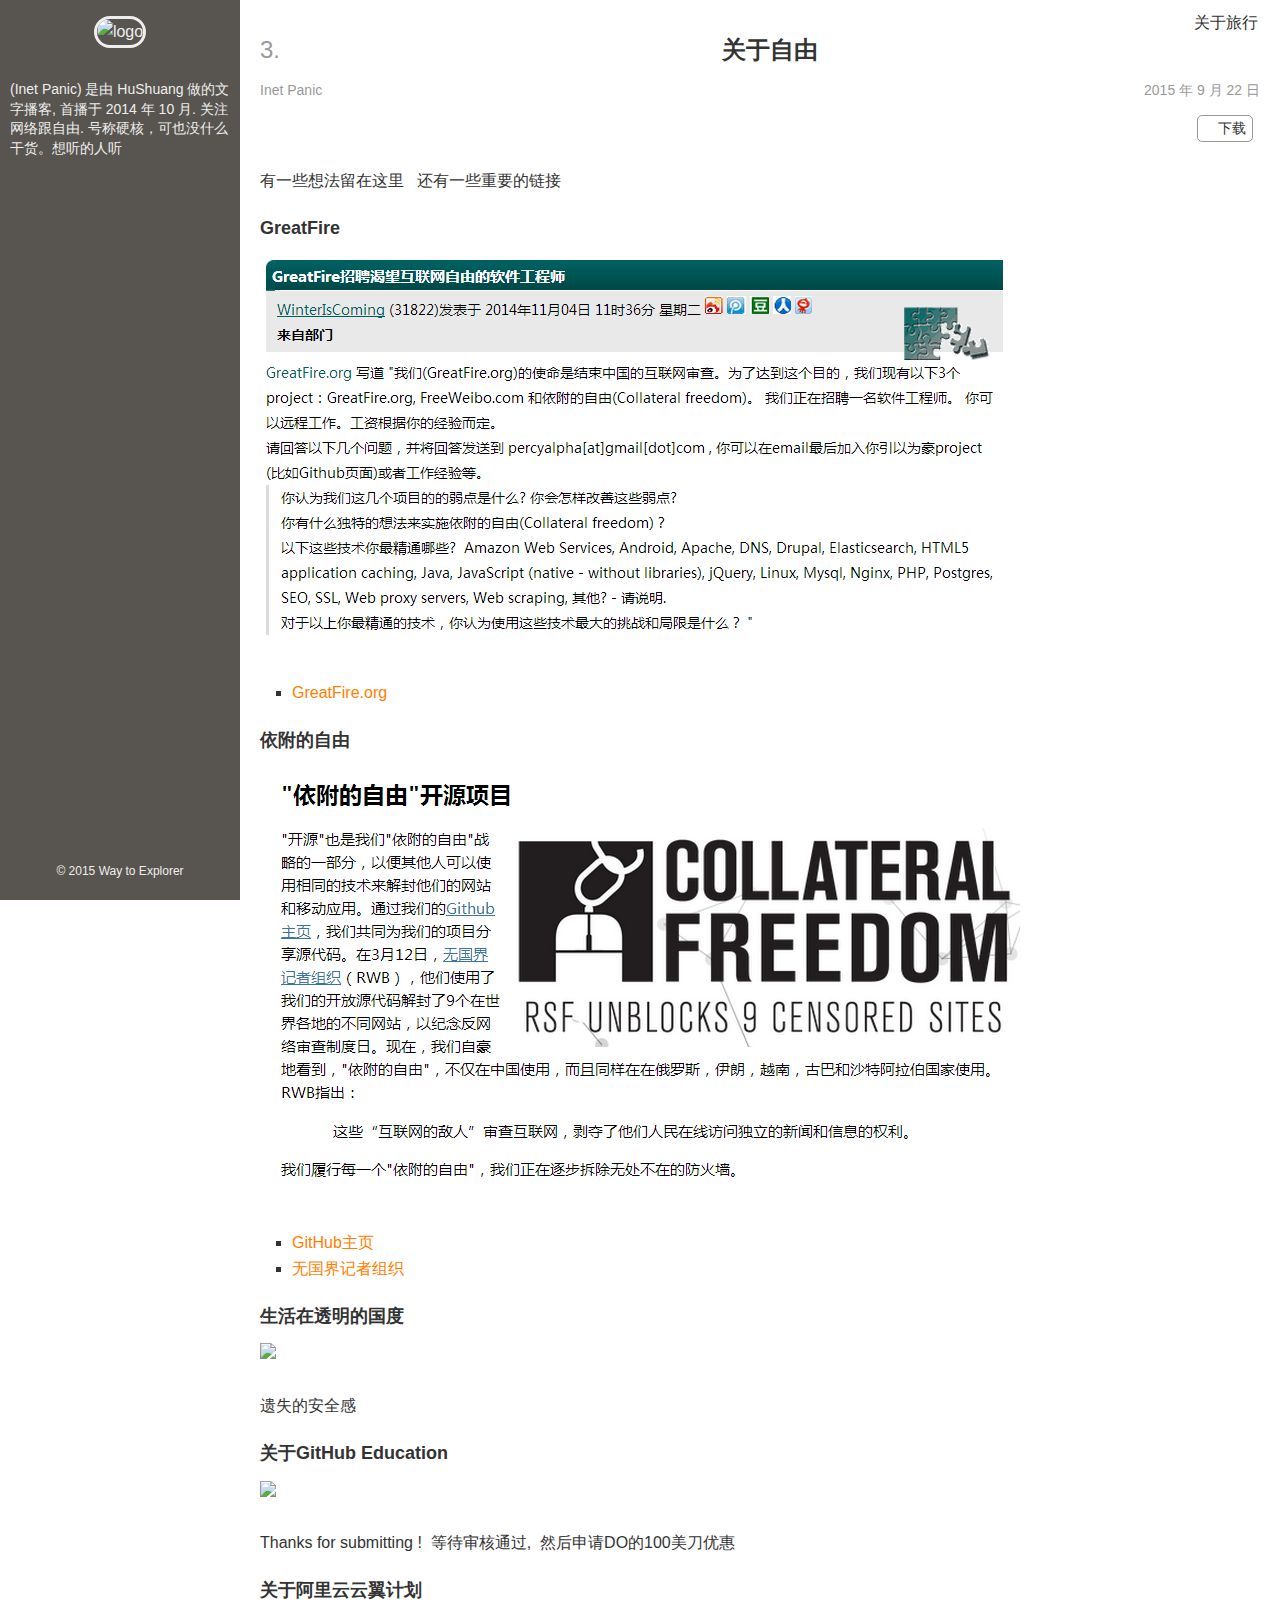
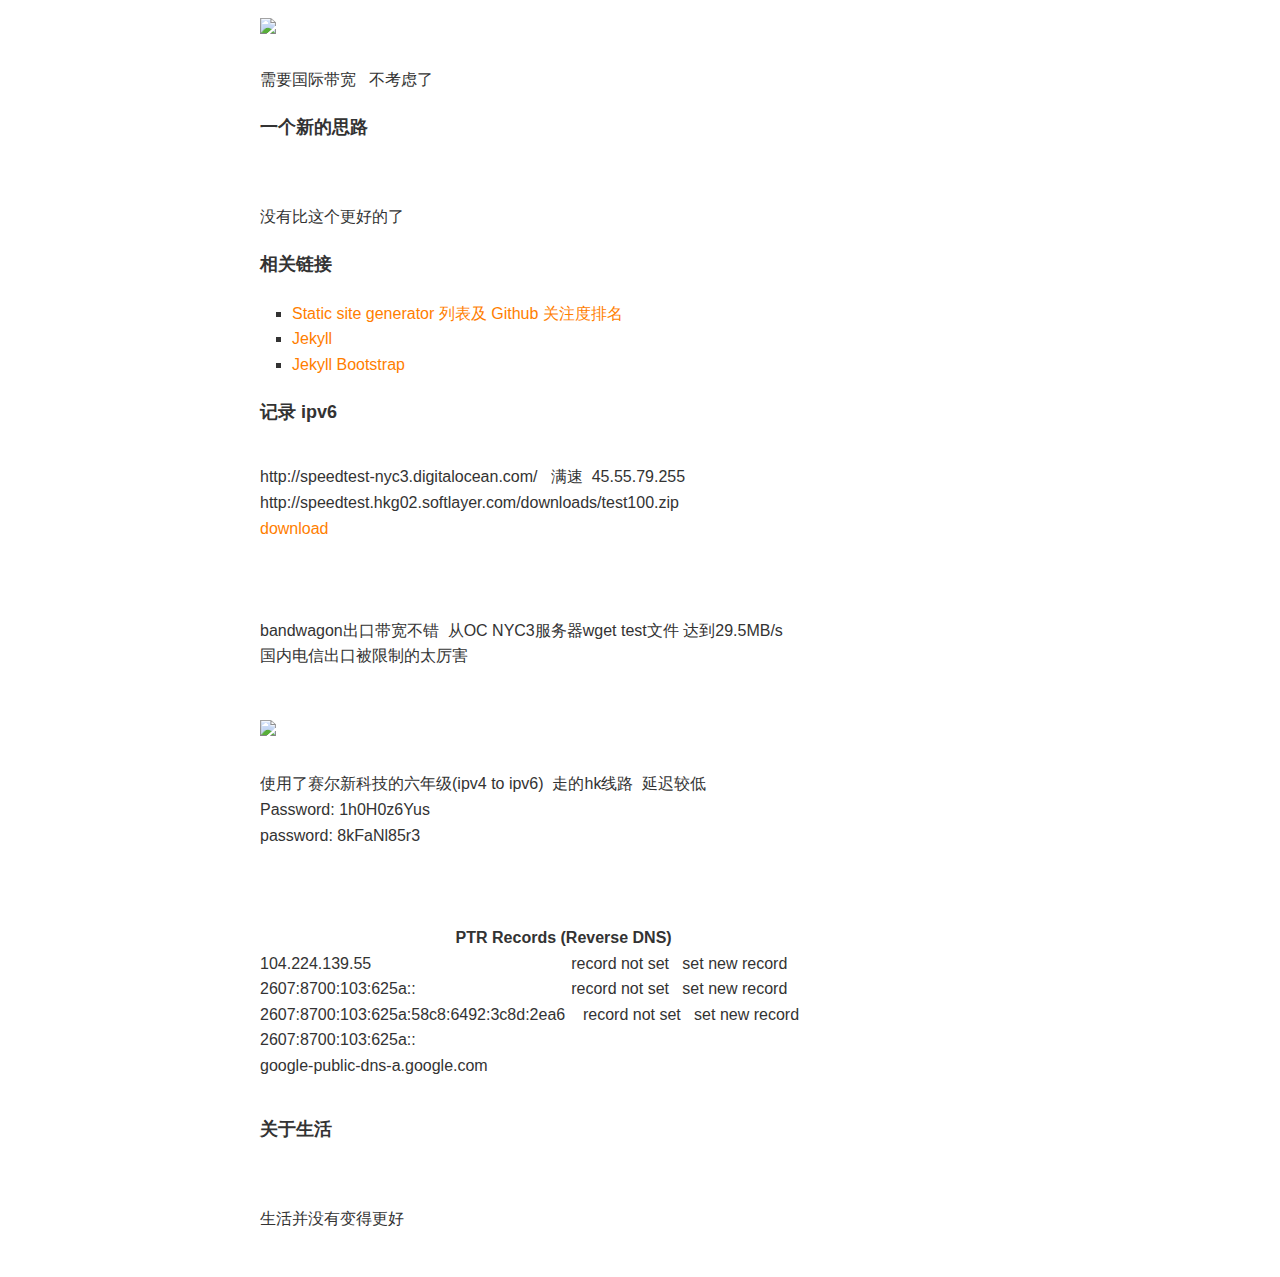
==== commit 5a778416: ".." ====
--- a/index.html
+++ b/index.html
@@ -55,8 +55,14 @@
 <div class="content">
 <p>有一些想法留在这里&nbsp;&nbsp;&nbsp;还有一些重要的链接</p>
 
+<h2>GreatFire</h2>
+<img src="images/GreatFire.png"/>
+<ul>
+<li><a href="http://greatfire.org" target="_blank">GreatFire.org</a></li>
+</ul>
+
 <h2>依附的自由</h2>
-<img src="images/collateral freedom.png"/>
+<img src="images/collateral freedom1.png"/>
 <ul>
 <li><a href="https://github.com/greatfire/website-mirror-by-proxy" target="_blank">GitHub主页</a></li>
 <li><a href="http://en.rsf.org/" target="_blank">无国界记者组织</a></li>
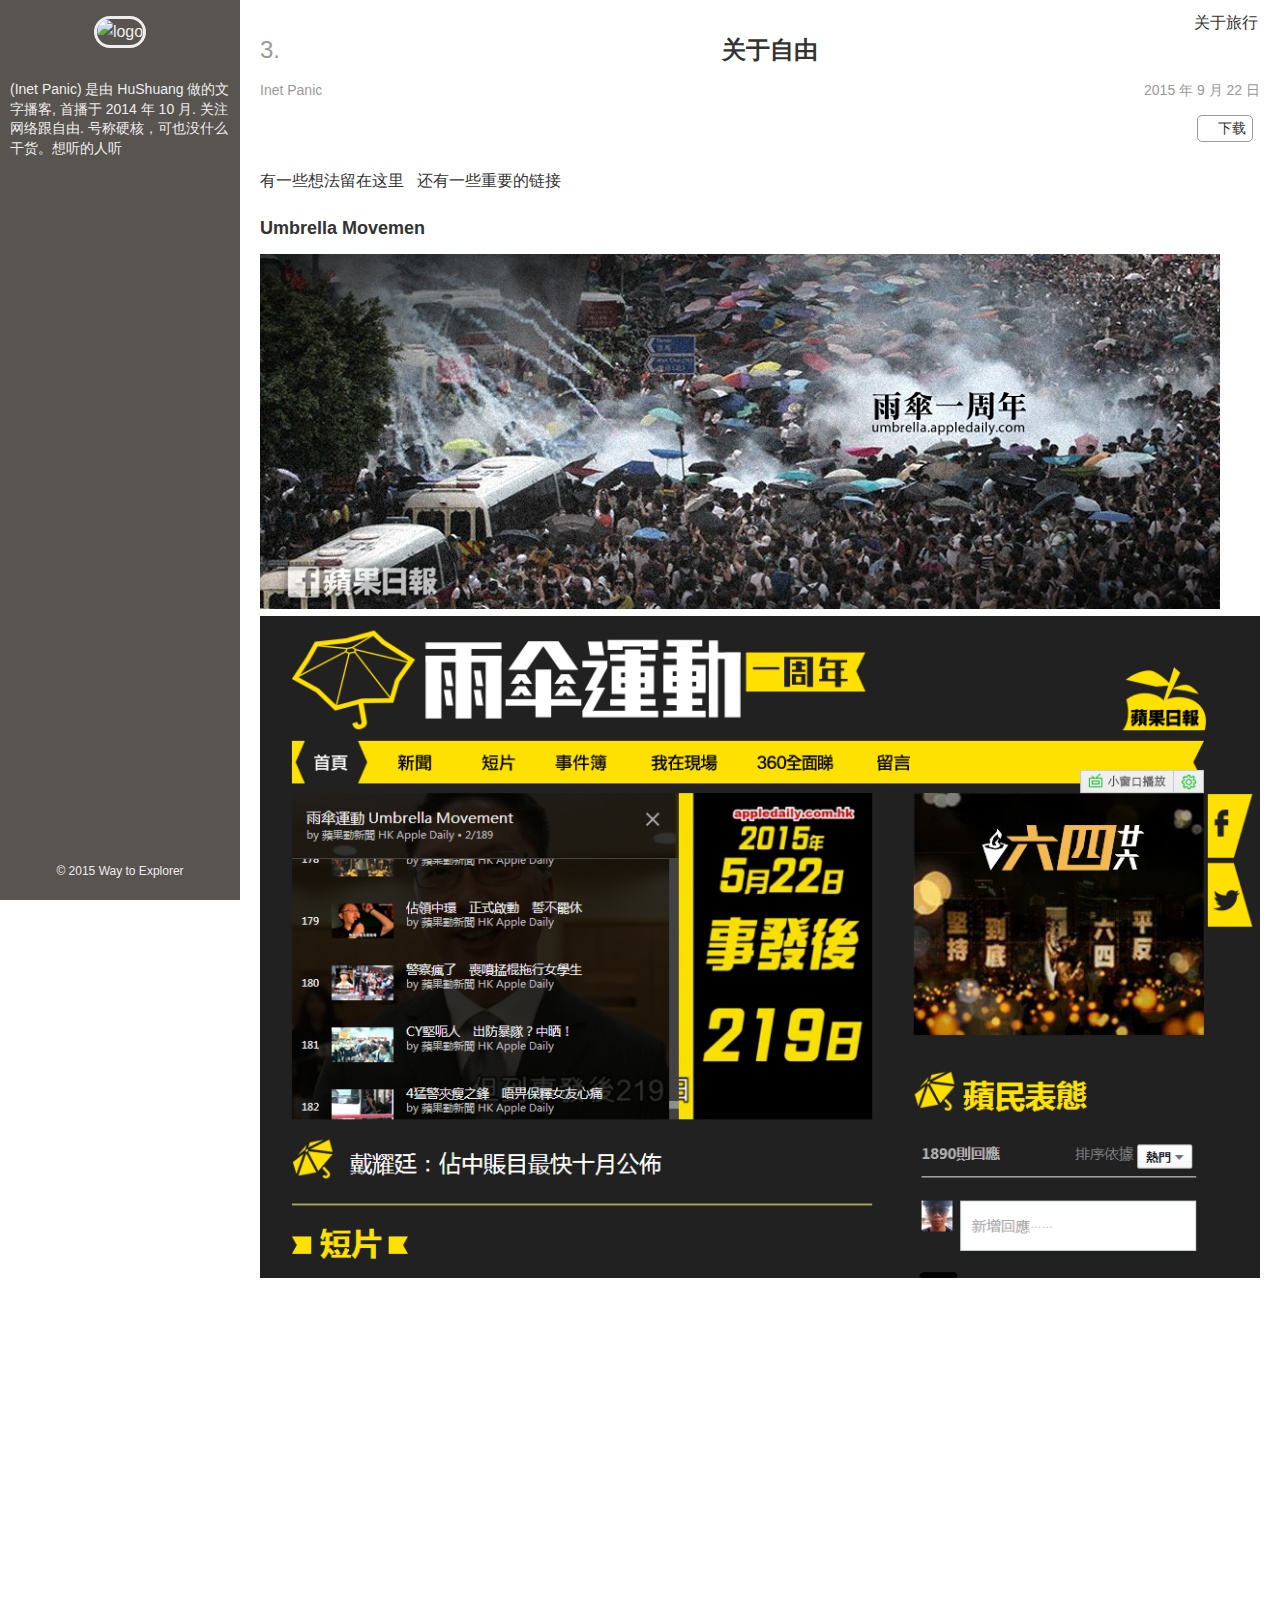
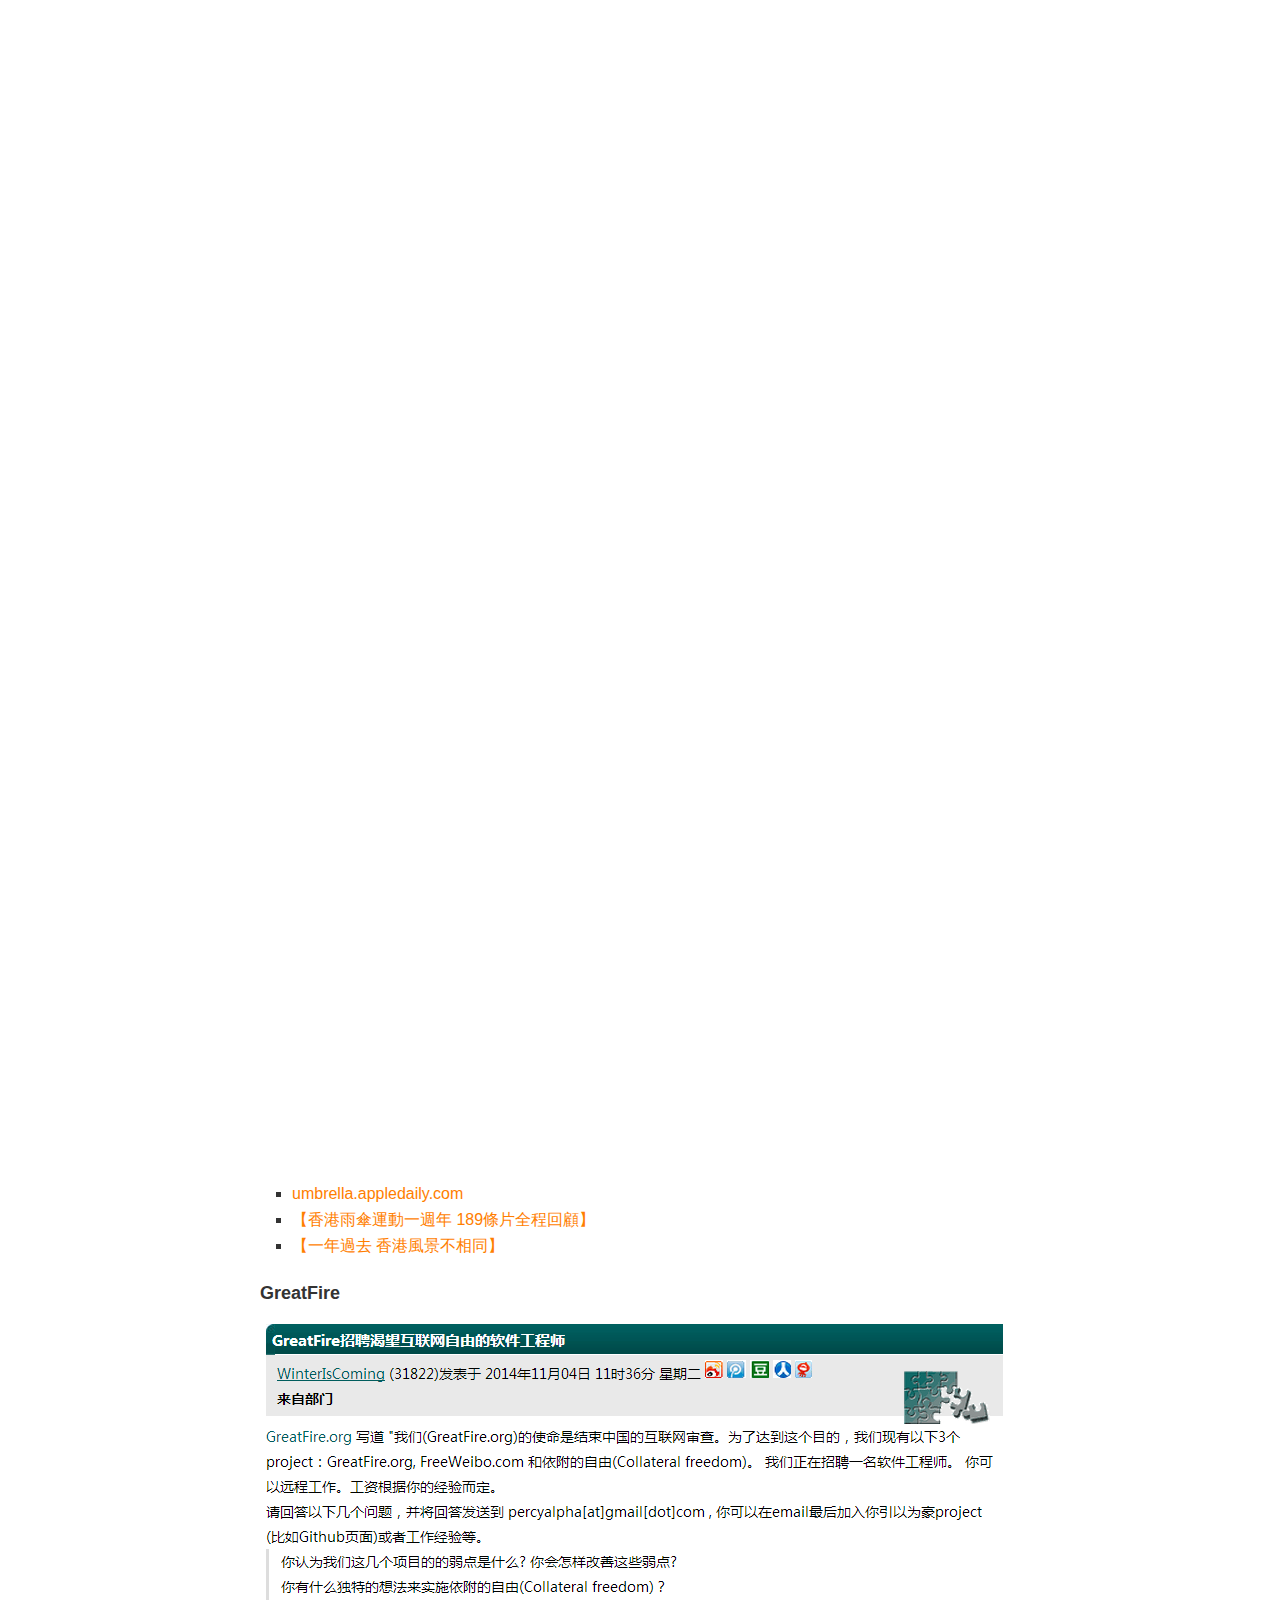
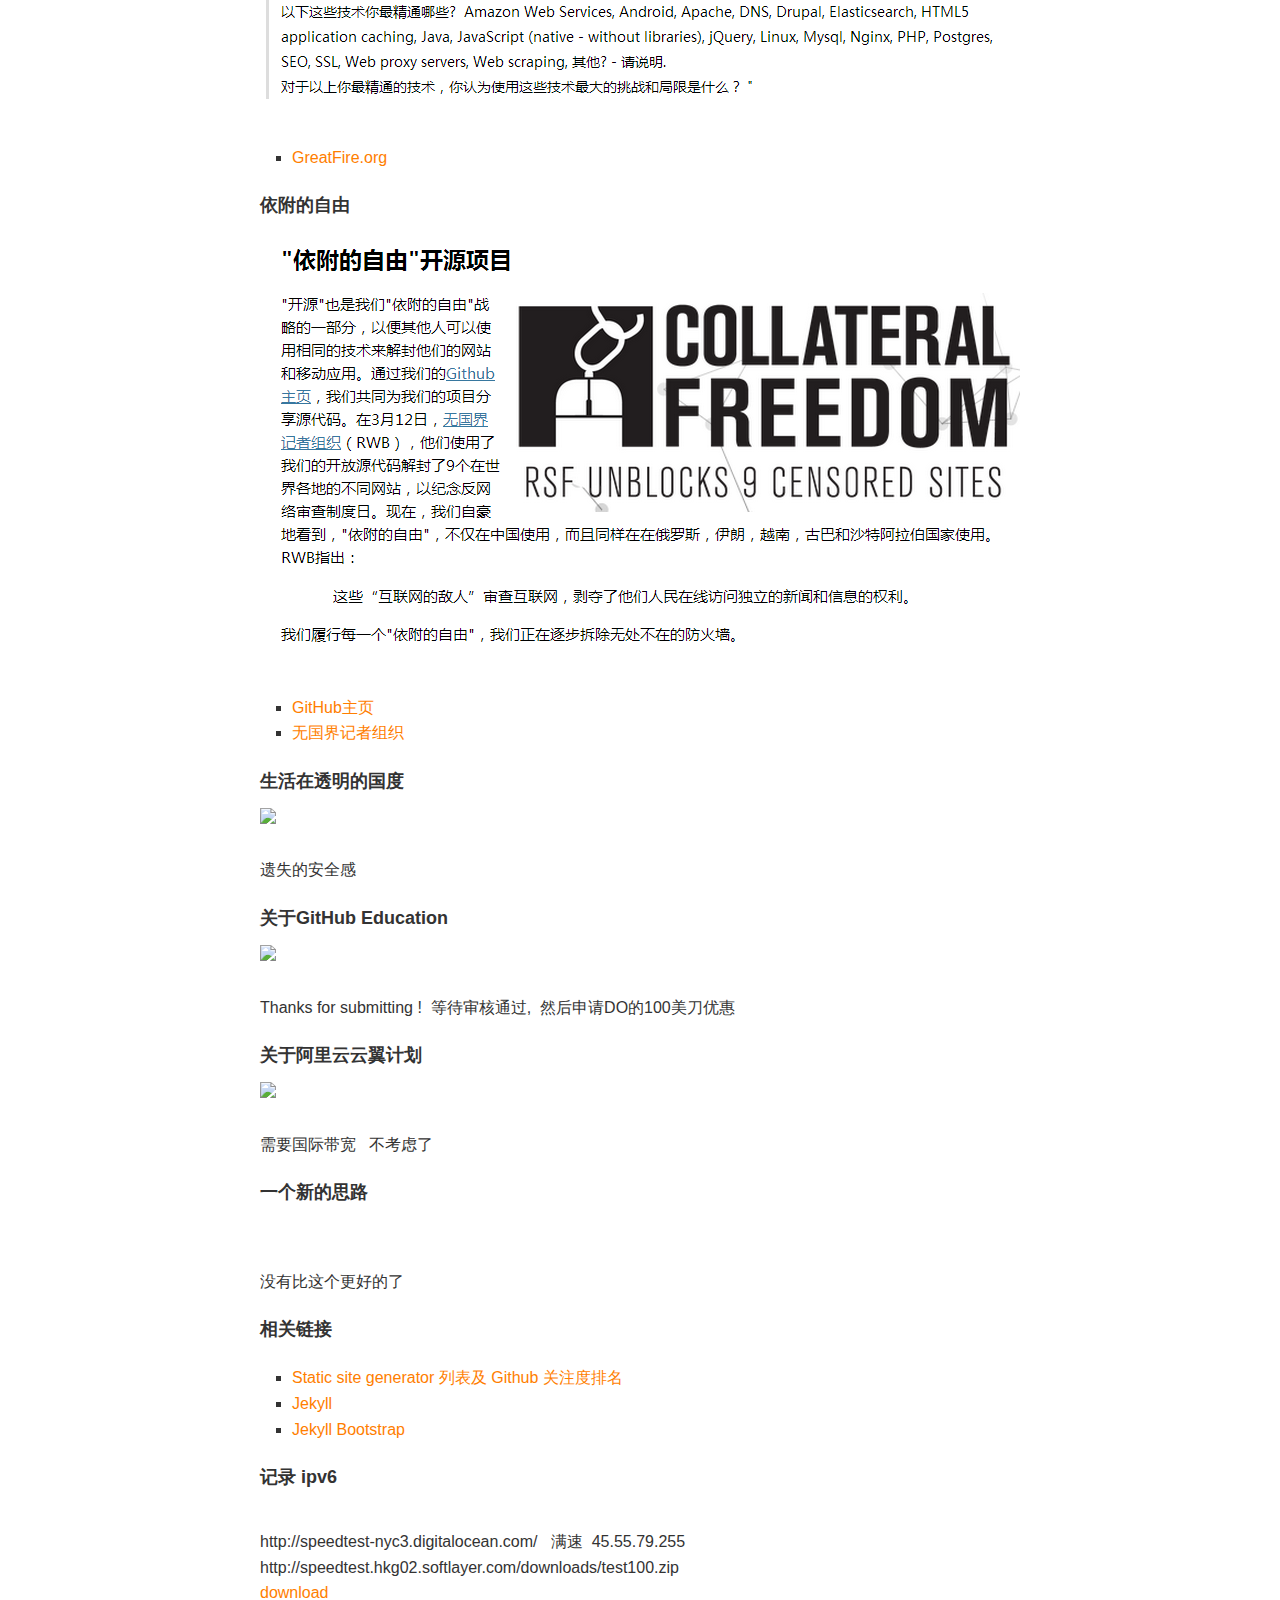
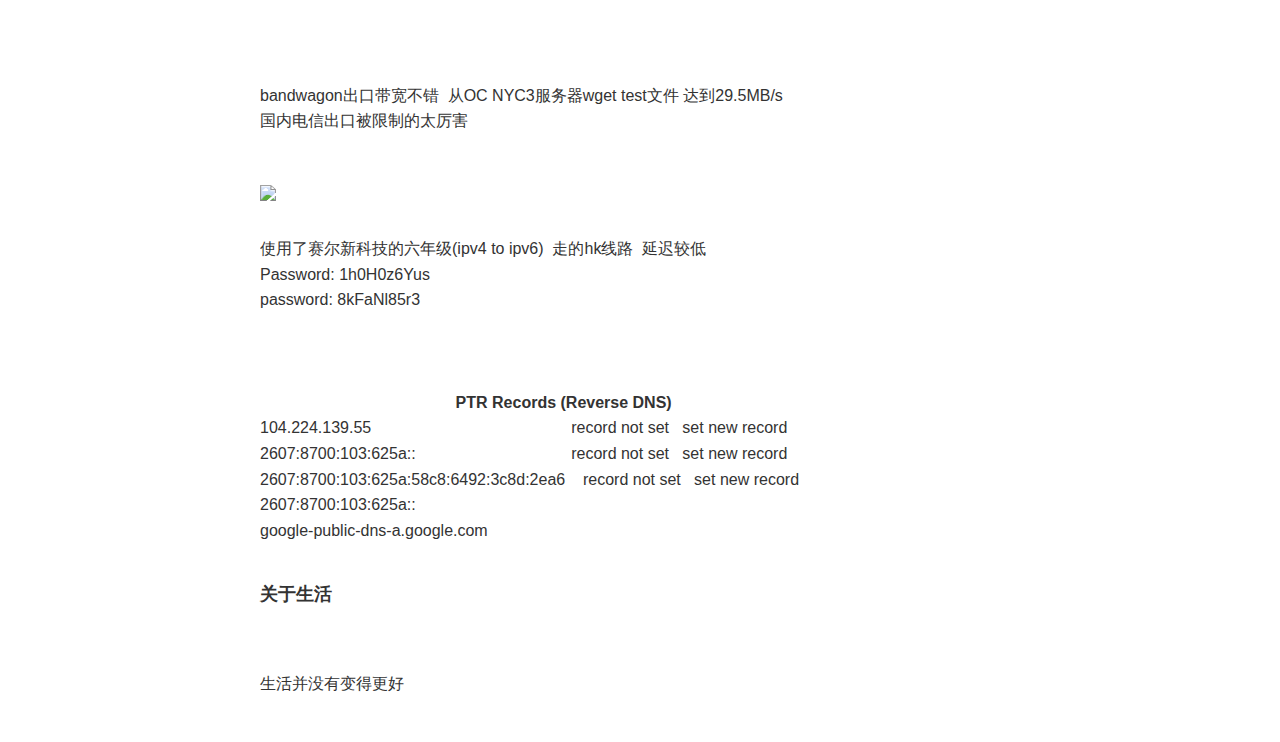
==== commit ba9de90c: ".." ====
--- a/index.html
+++ b/index.html
@@ -54,6 +54,20 @@
 </header>
 <div class="content">
 <p>有一些想法留在这里&nbsp;&nbsp;&nbsp;还有一些重要的链接</p>
+
+<h2>Umbrella Movemen</h2>
+<img src="images/umbrella.appledaily.com.1.png"/>
+<img src="images/umbrella.appledaily.com.png"/>
+<!-- <img src="images/umbrella.appledaily.com.2.png"/> -->
+<iframe width="640" height="360" src="https://www.youtube.com/embed/MSm40WqzrzY?list=PLQcmGU2t4gsp4RMgrqnMiaJq24FJyWGhz" frameborder="0" allowfullscreen></iframe>
+<iframe width="640" height="360" src="https://www.youtube.com/embed/6ekM5G2uGT0?list=PLQcmGU2t4gsp4RMgrqnMiaJq24FJyWGhz" frameborder="0" allowfullscreen></iframe>
+<iframe width="640" height="360" src="https://www.youtube.com/embed/UcRoOL7smWY?list=PLQcmGU2t4gsp4RMgrqnMiaJq24FJyWGhz" frameborder="0" allowfullscreen></iframe>
+<iframe width="640" height="360" src="https://www.youtube.com/embed/qbkhyO7qV0w?list=PLQcmGU2t4gsp4RMgrqnMiaJq24FJyWGhz" frameborder="0" allowfullscreen></iframe>
+<ul>
+<li><a href="http://umbrella.appledaily.com/" target="_blank">umbrella.appledaily.com</a></li>
+<li><a href="https://www.youtube.com/watch?list=PLQcmGU2t4gsp4RMgrqnMiaJq24FJyWGhz&t=3&v=nnRWmutLL7o" target="_blank">【香港雨傘運動一週年  189條片全程回顧】</a></li>
+<li><a href="http://umbrella.appledaily.com/" target="_blank">【一年過去  香港風景不相同】</a></li>
+</ul>
 
 <h2>GreatFire</h2>
 <img src="images/GreatFire.png"/>
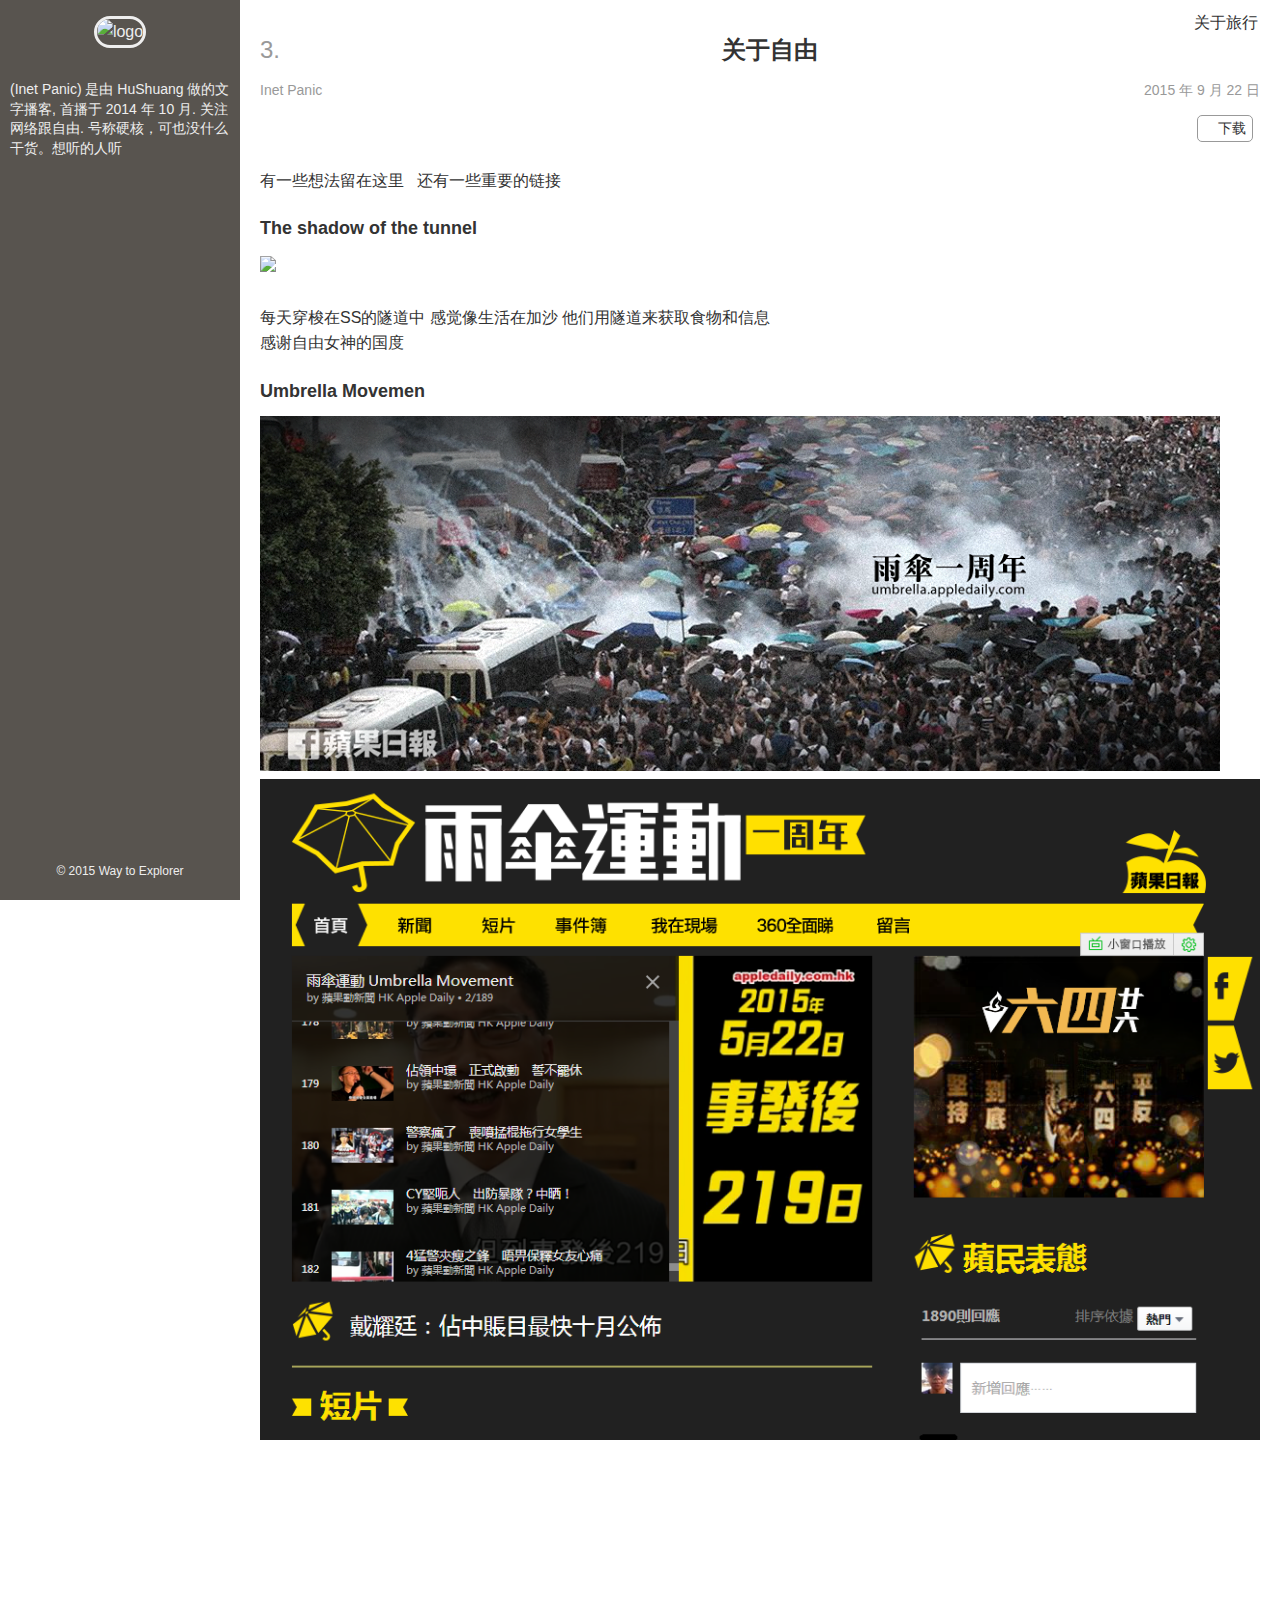
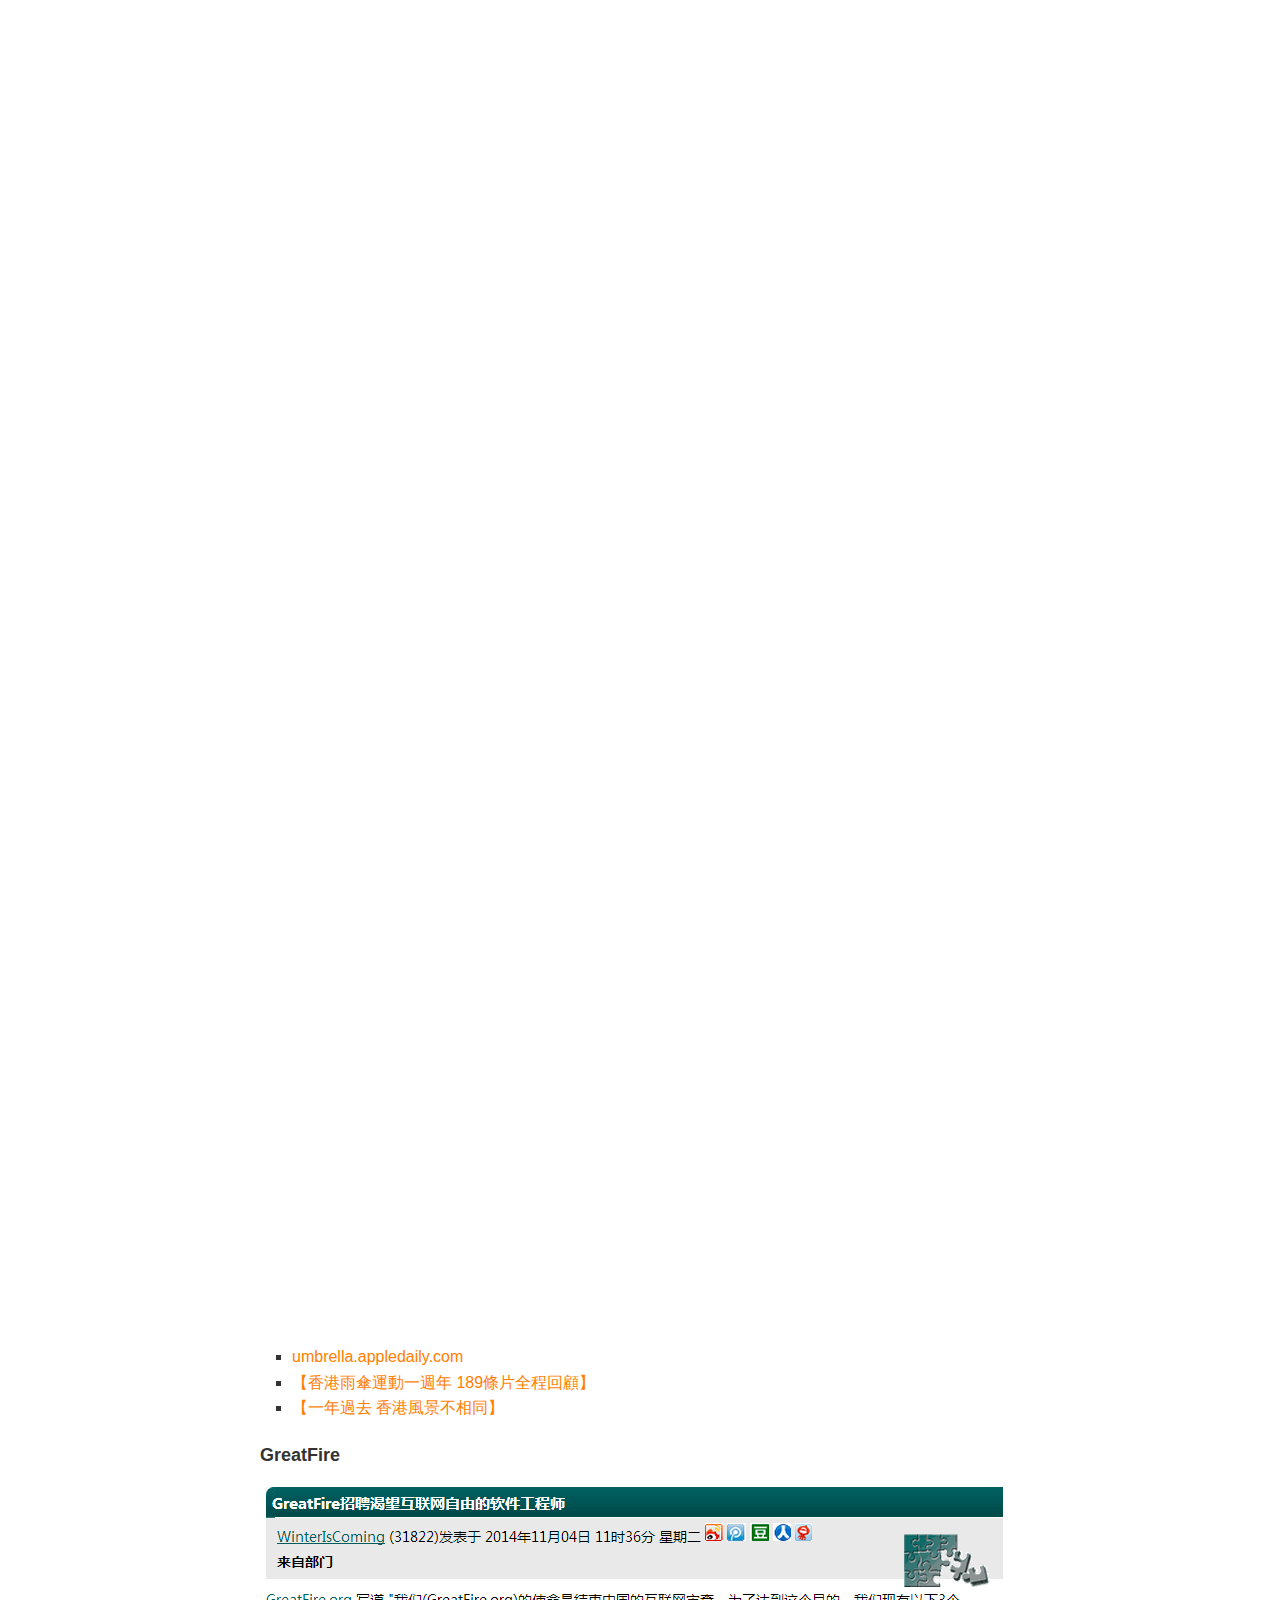
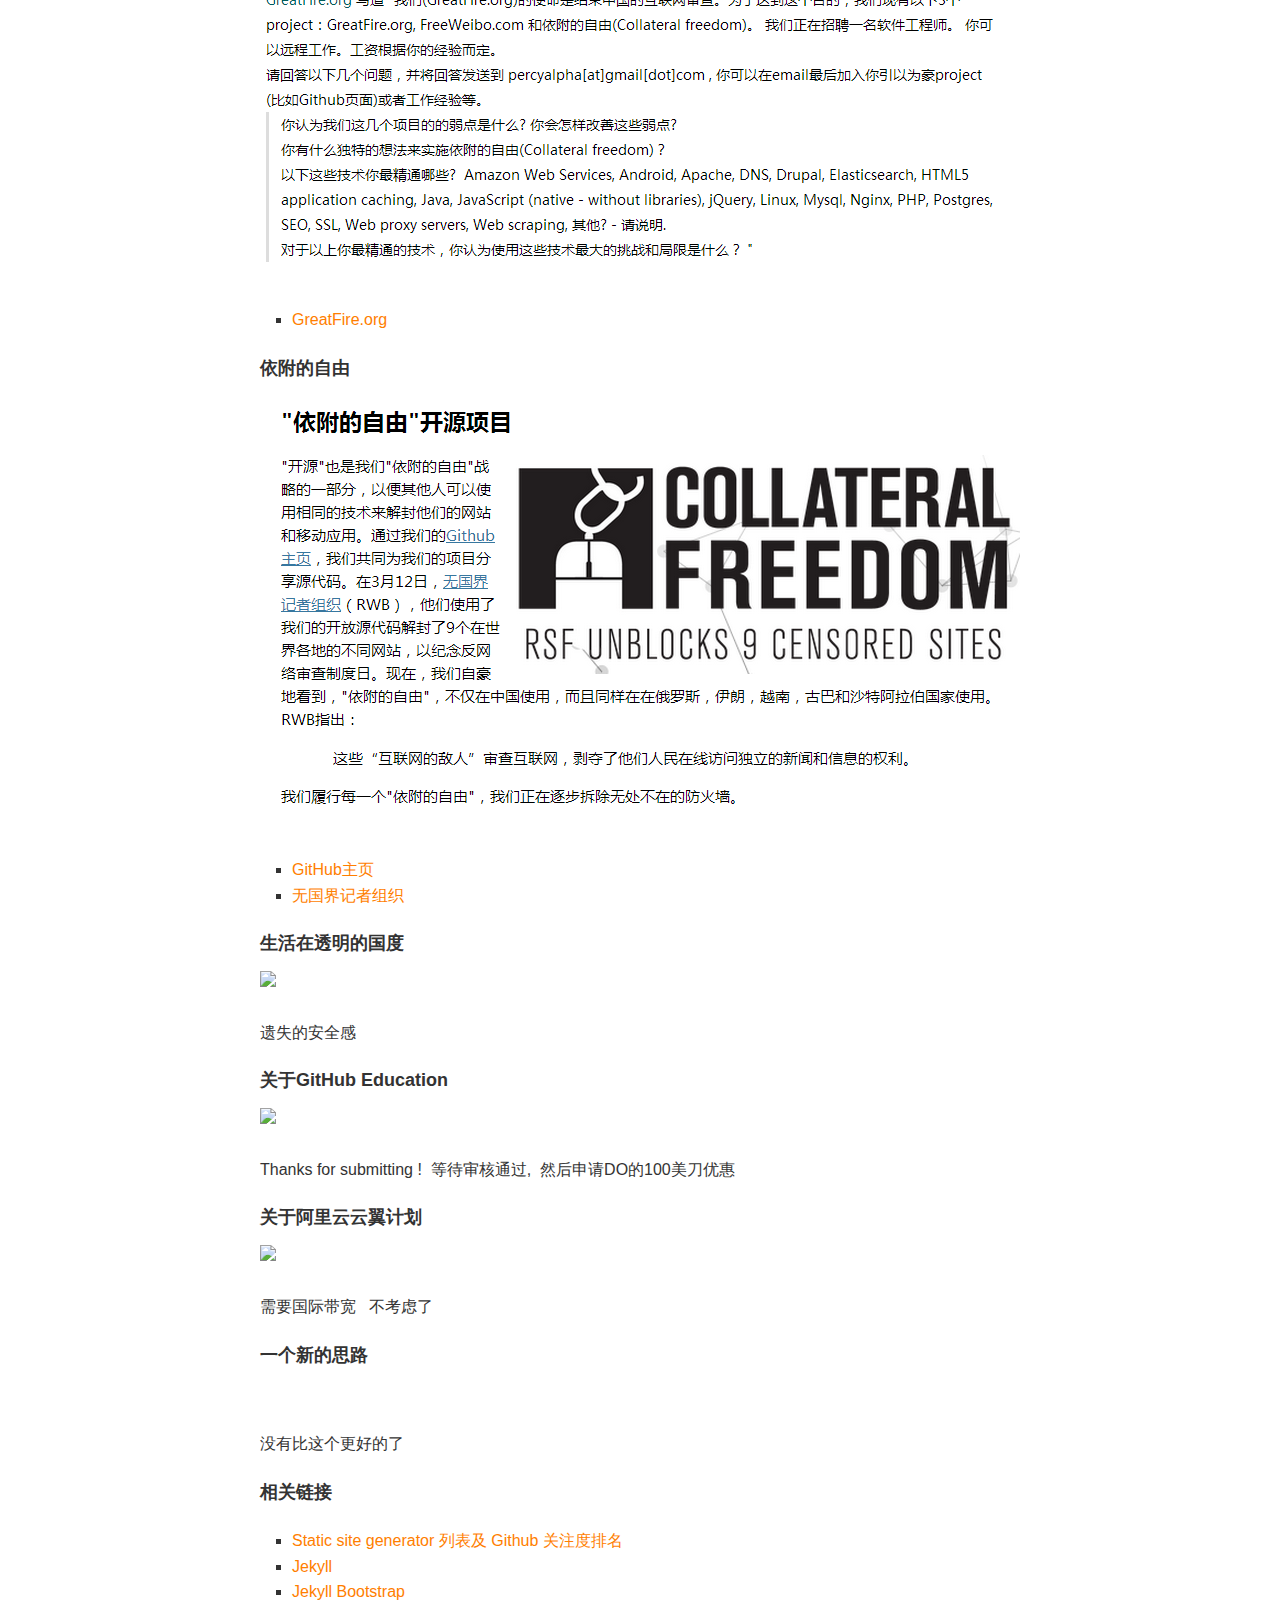
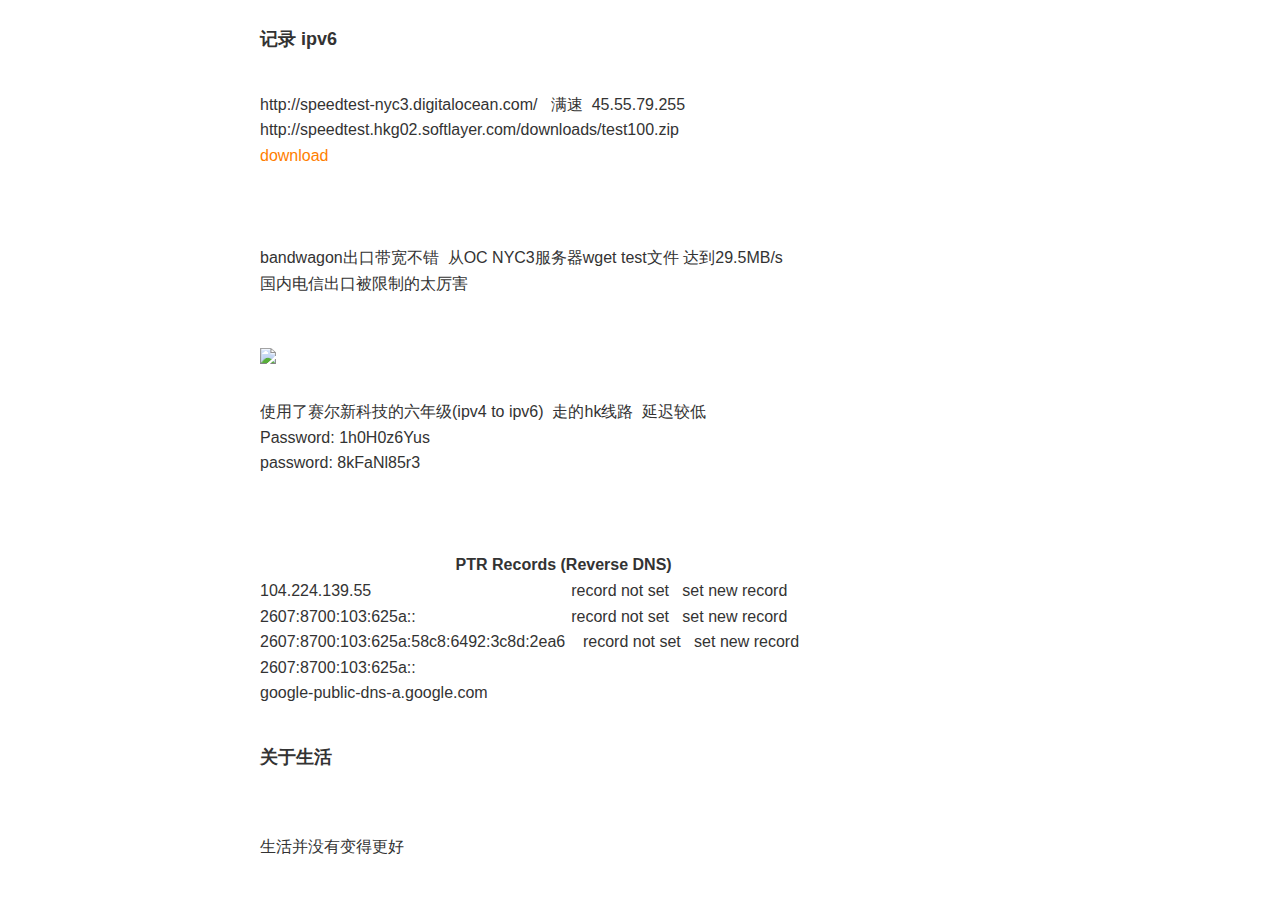
==== commit 65aea9bc: ".." ====
--- a/index.html
+++ b/index.html
@@ -54,6 +54,11 @@
 </header>
 <div class="content">
 <p>有一些想法留在这里&nbsp;&nbsp;&nbsp;还有一些重要的链接</p>
+
+<h2>The shadow of the tunnel</h2>
+<img src="http://ww1.sinaimg.cn/large/8aa432f3gw1ewm25vp1wqj20pf09wq7a.jpg"/>
+<p>每天穿梭在SS的隧道中  感觉像生活在加沙  他们用隧道来获取食物和信息
+<br>感谢自由女神的国度</p>
 
 <h2>Umbrella Movemen</h2>
 <img src="images/umbrella.appledaily.com.1.png"/>
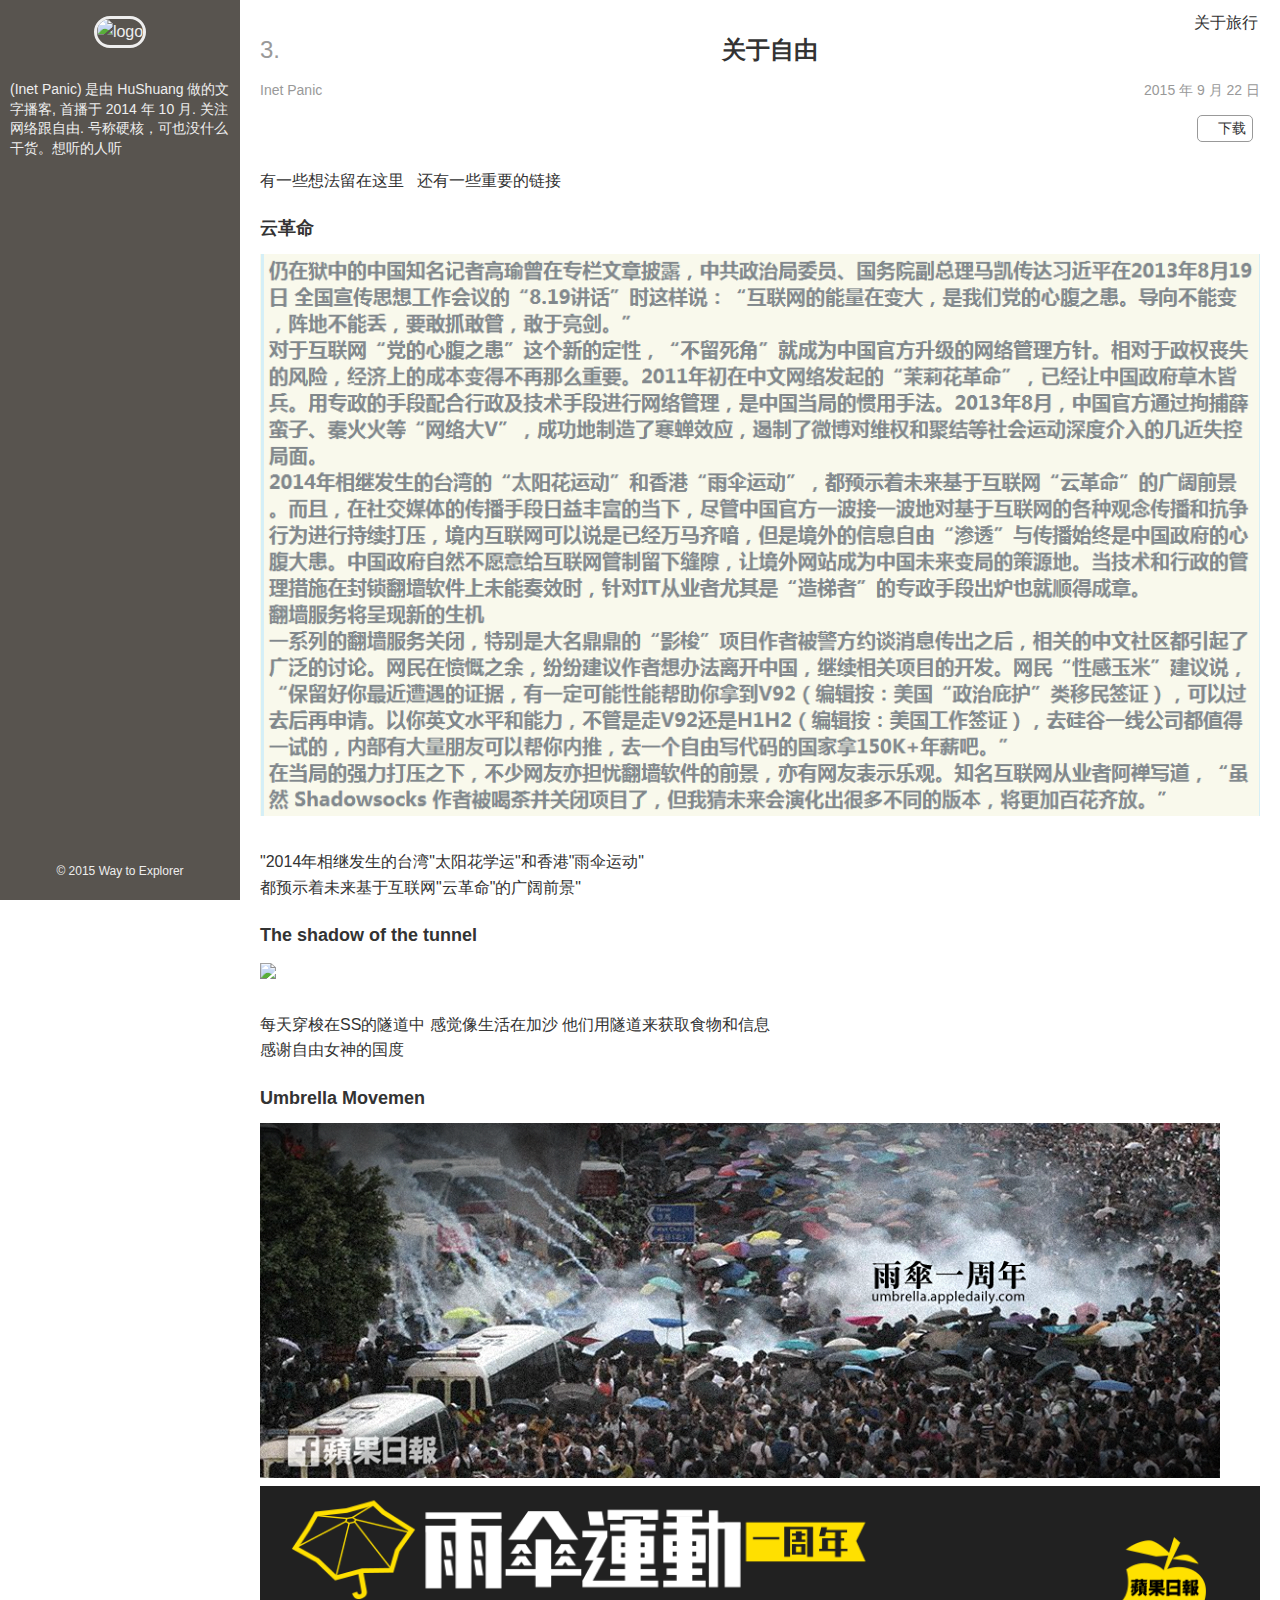
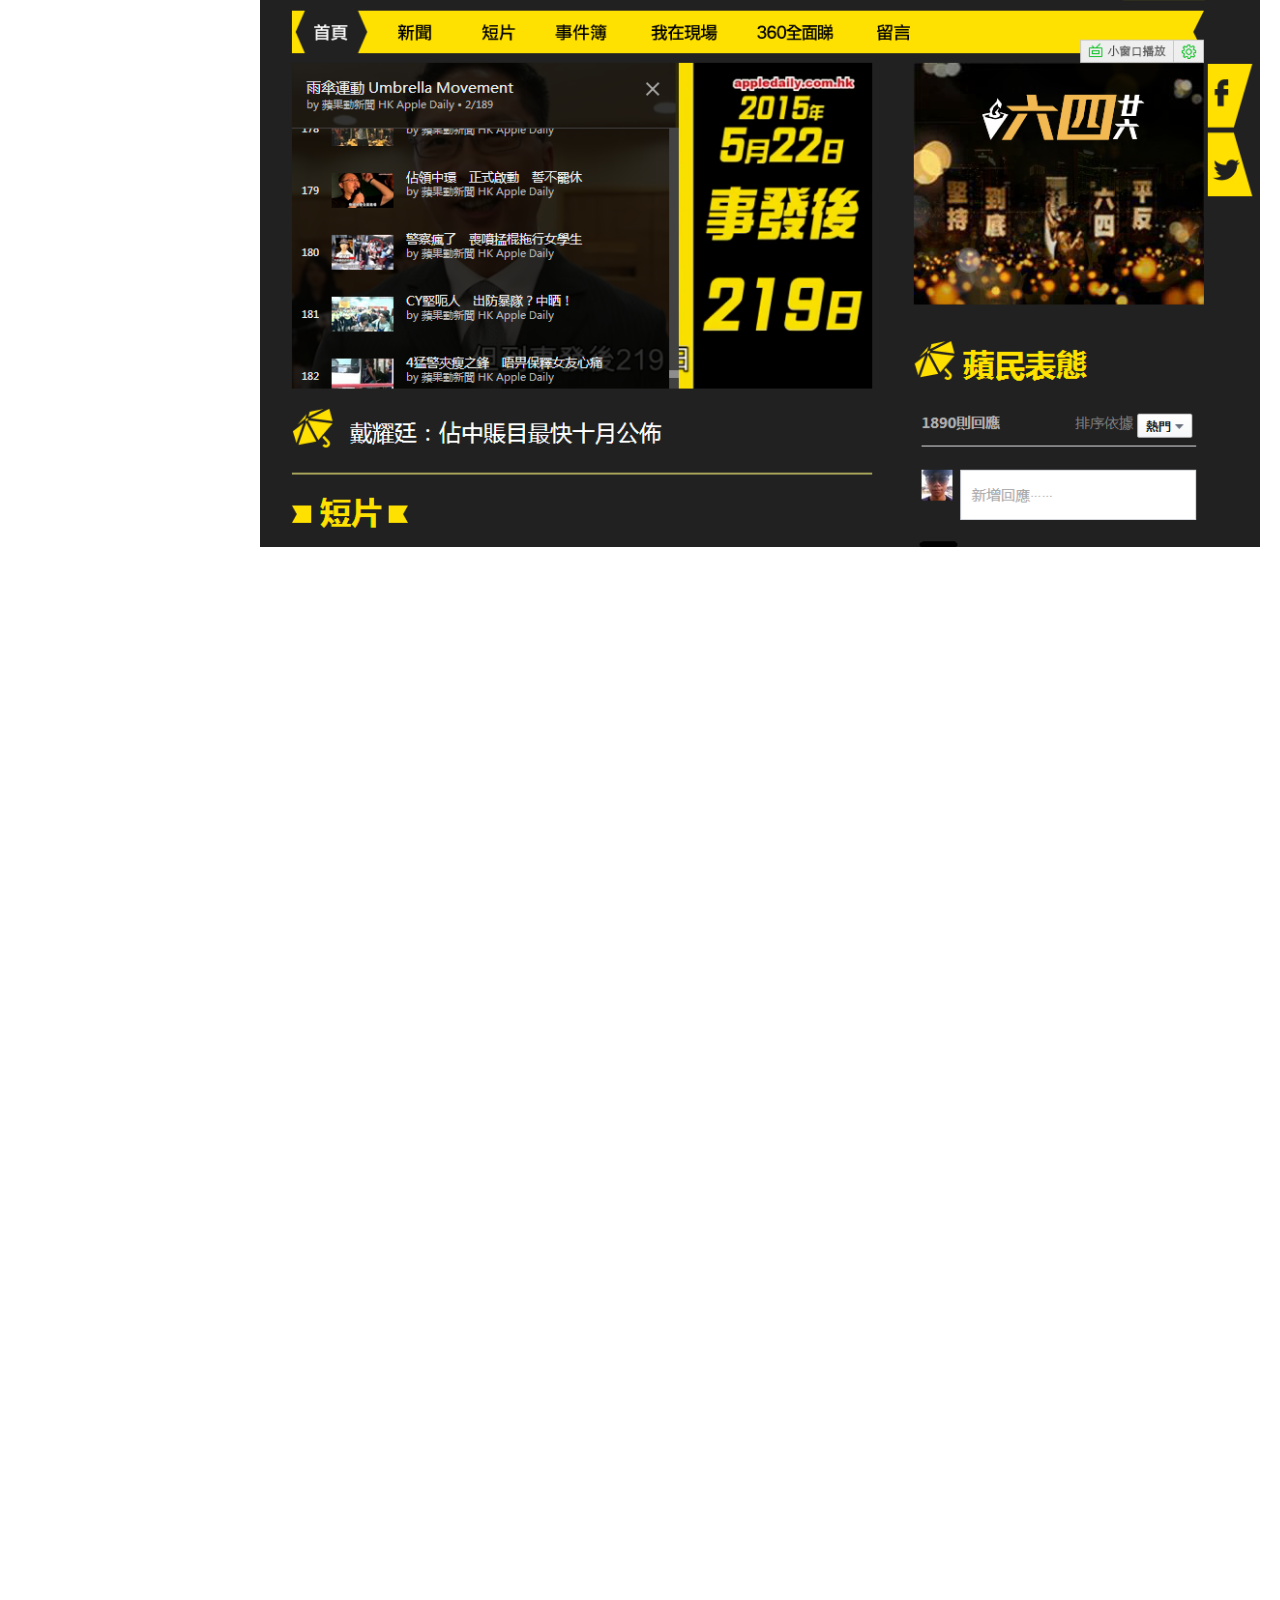
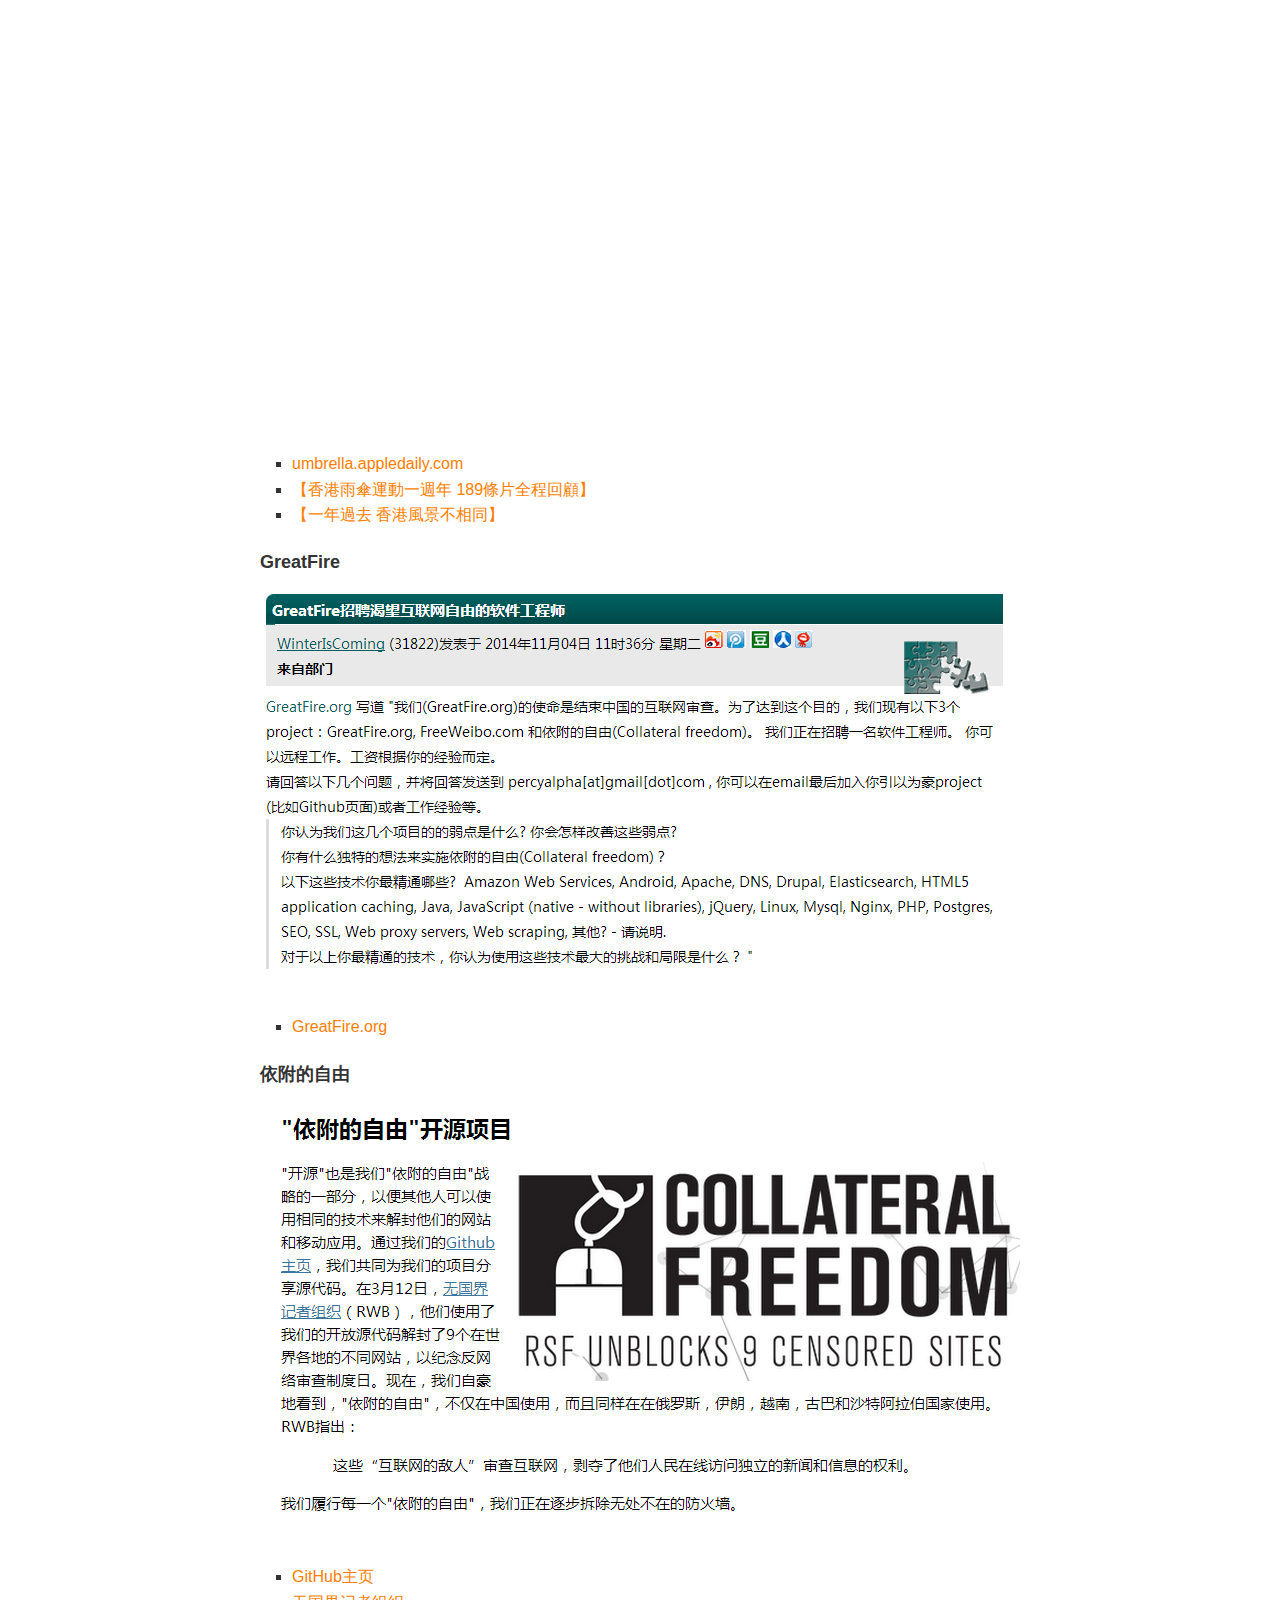
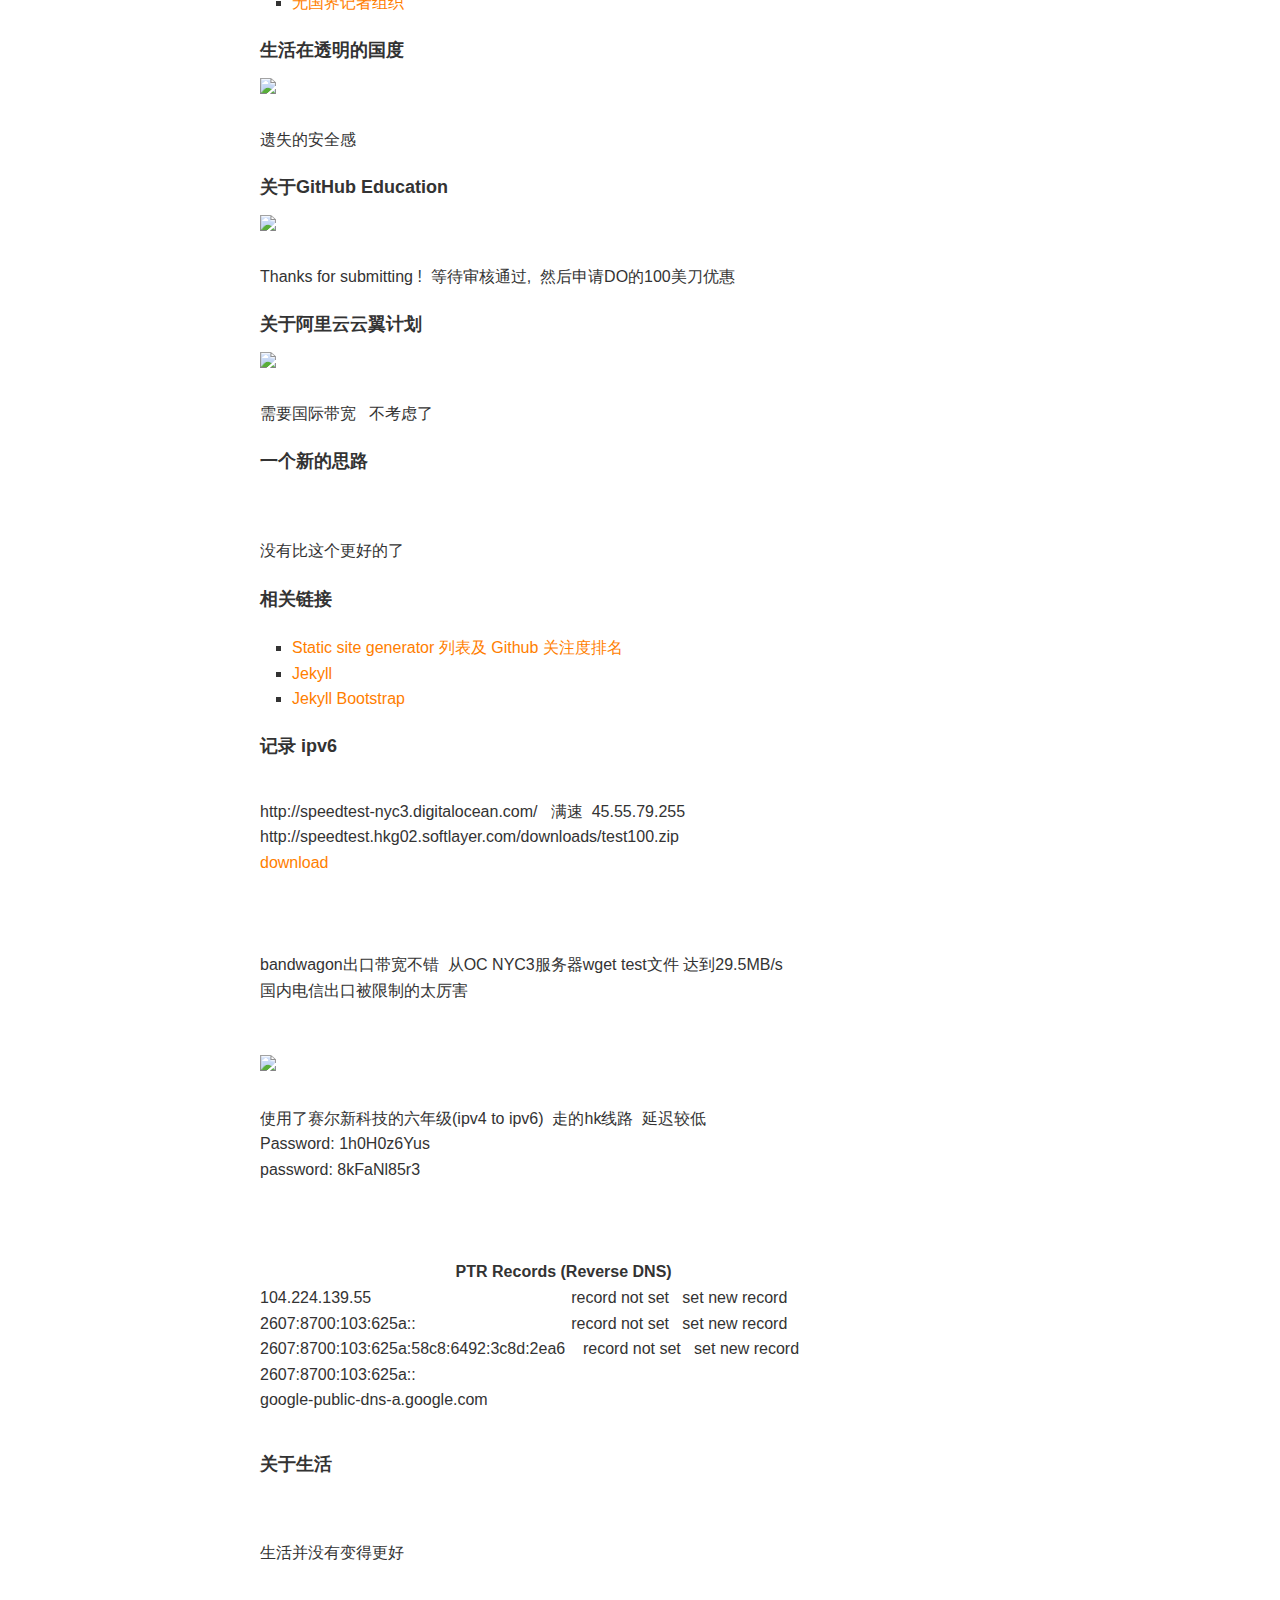
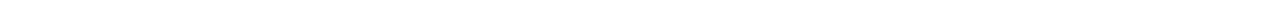
==== commit 5e9383b6: ".." ====
--- a/index.html
+++ b/index.html
@@ -54,6 +54,11 @@
 </header>
 <div class="content">
 <p>有一些想法留在这里&nbsp;&nbsp;&nbsp;还有一些重要的链接</p>
+
+<h2>云革命</h2>
+<img src="images/云革命.png"/>
+<p>"2014年相继发生的台湾"太阳花学运"和香港"雨伞运动"
+<br>都预示着未来基于互联网"云革命"的广阔前景"</p>
 
 <h2>The shadow of the tunnel</h2>
 <img src="http://ww1.sinaimg.cn/large/8aa432f3gw1ewm25vp1wqj20pf09wq7a.jpg"/>
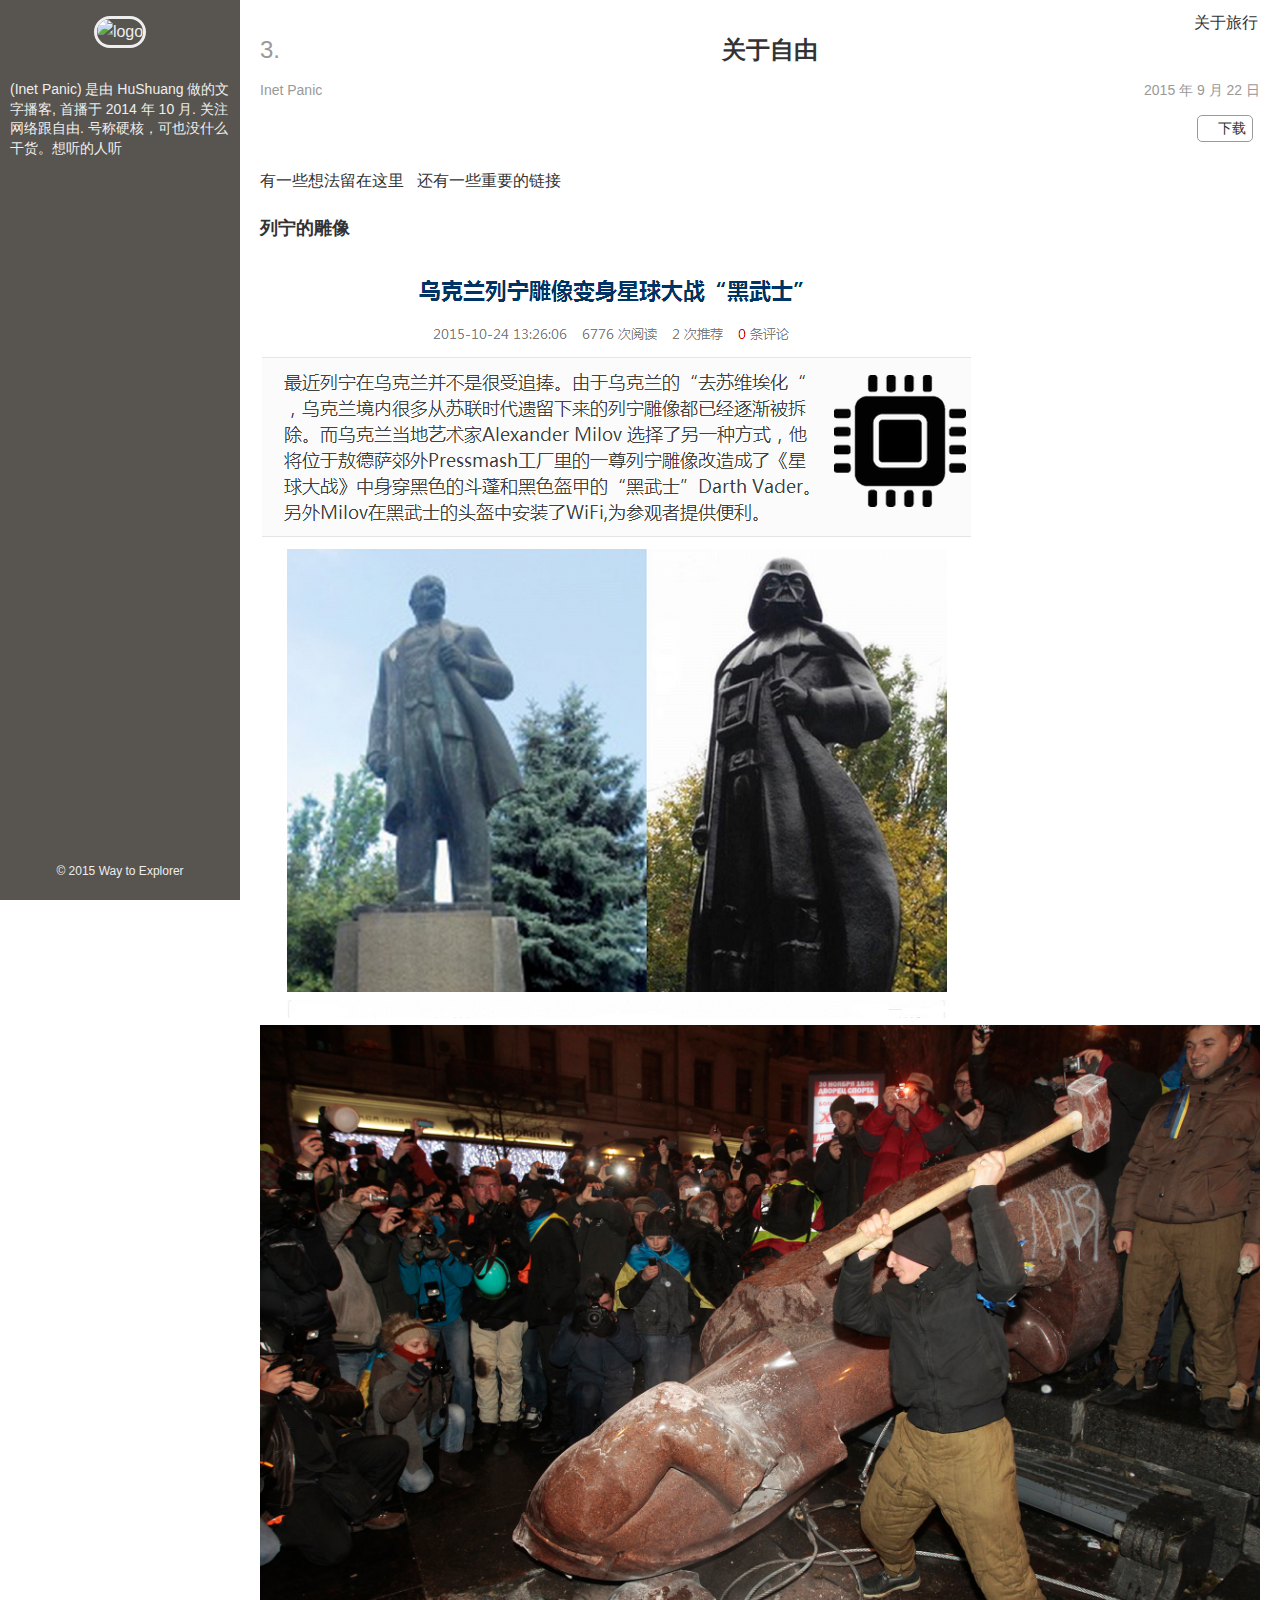
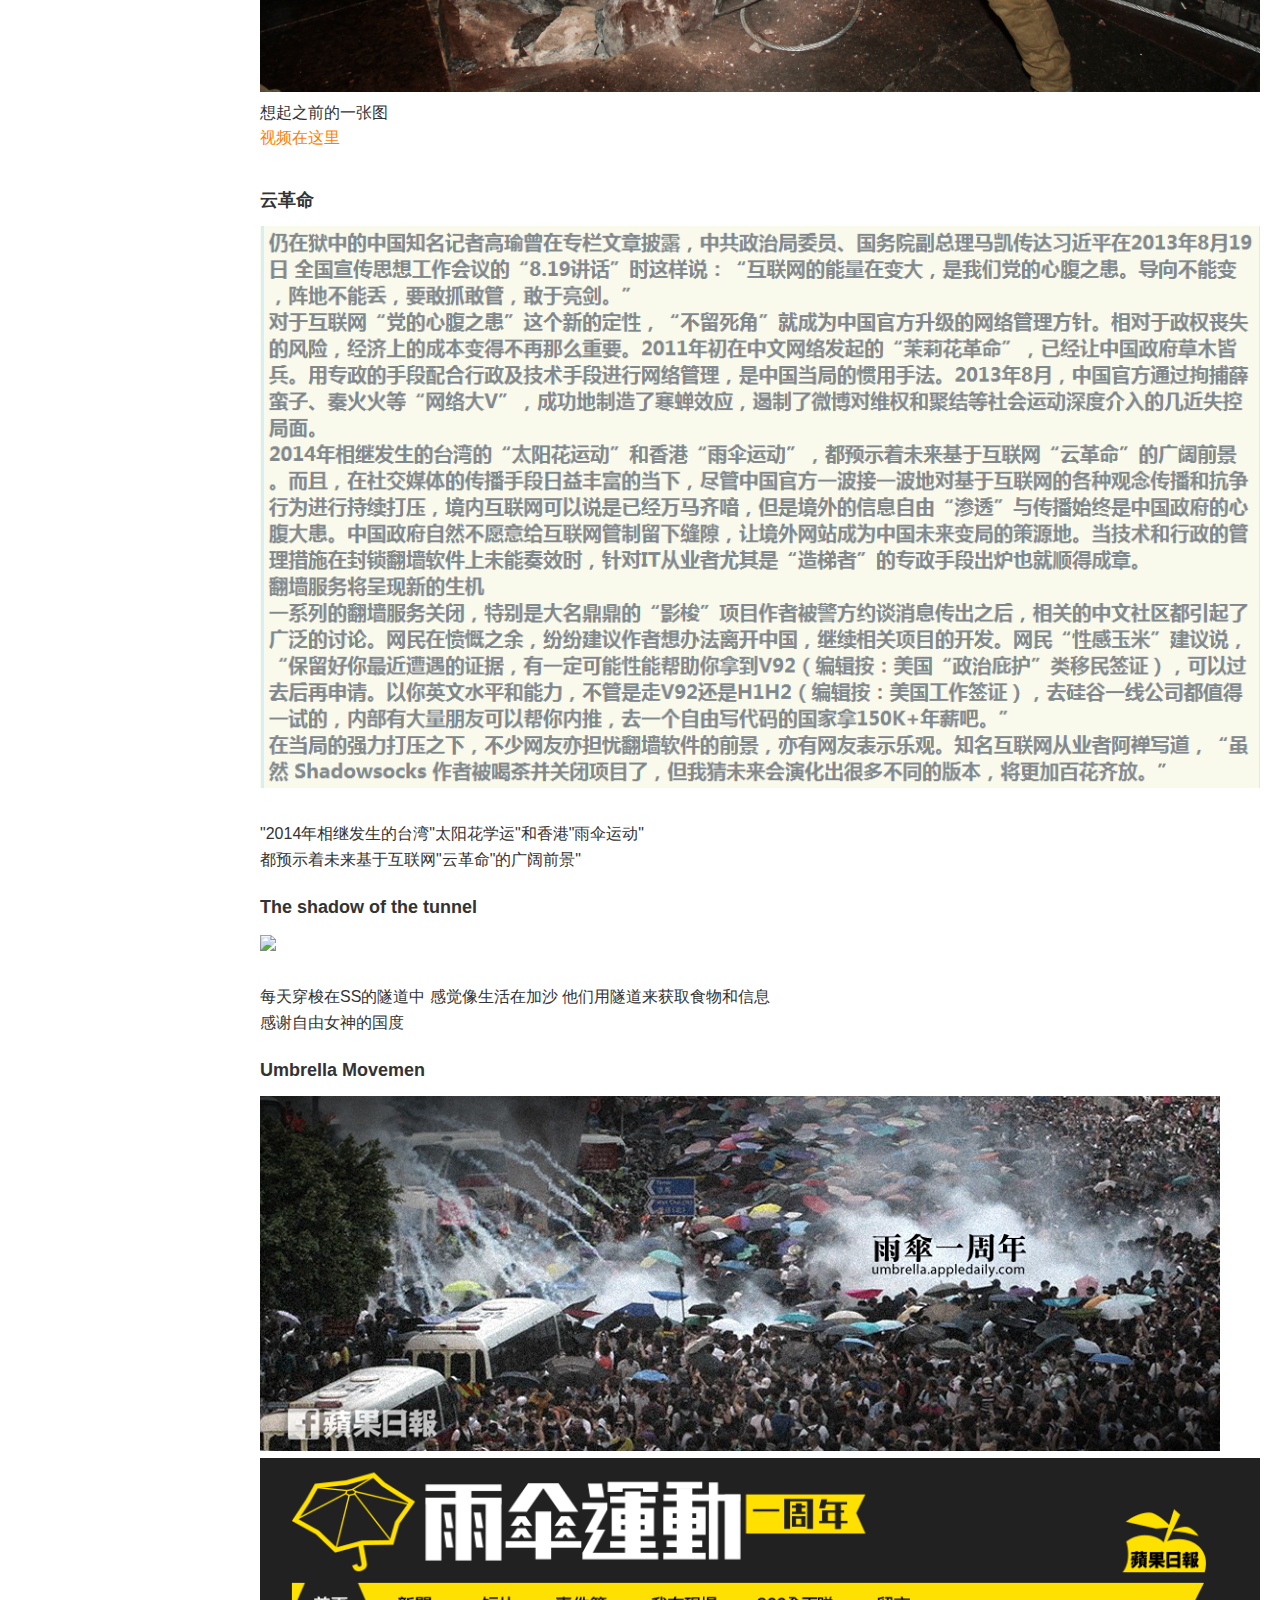
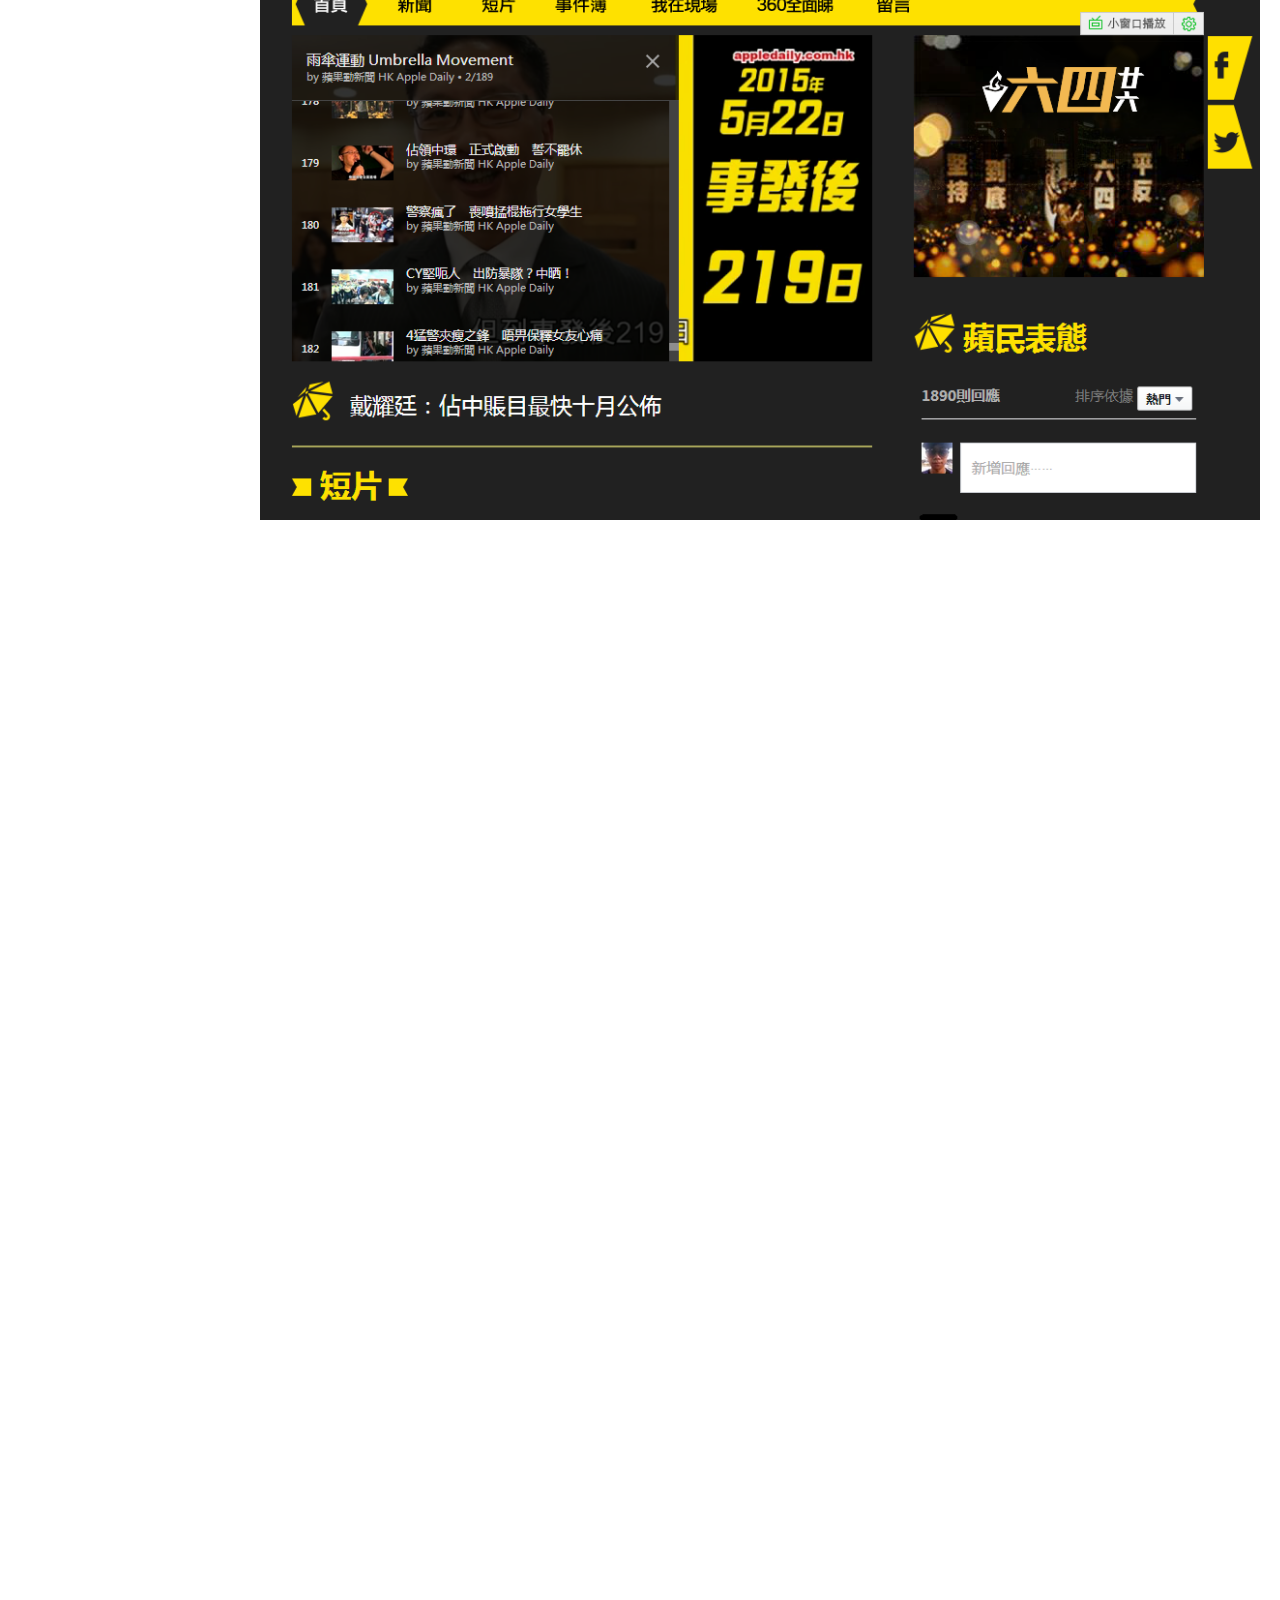
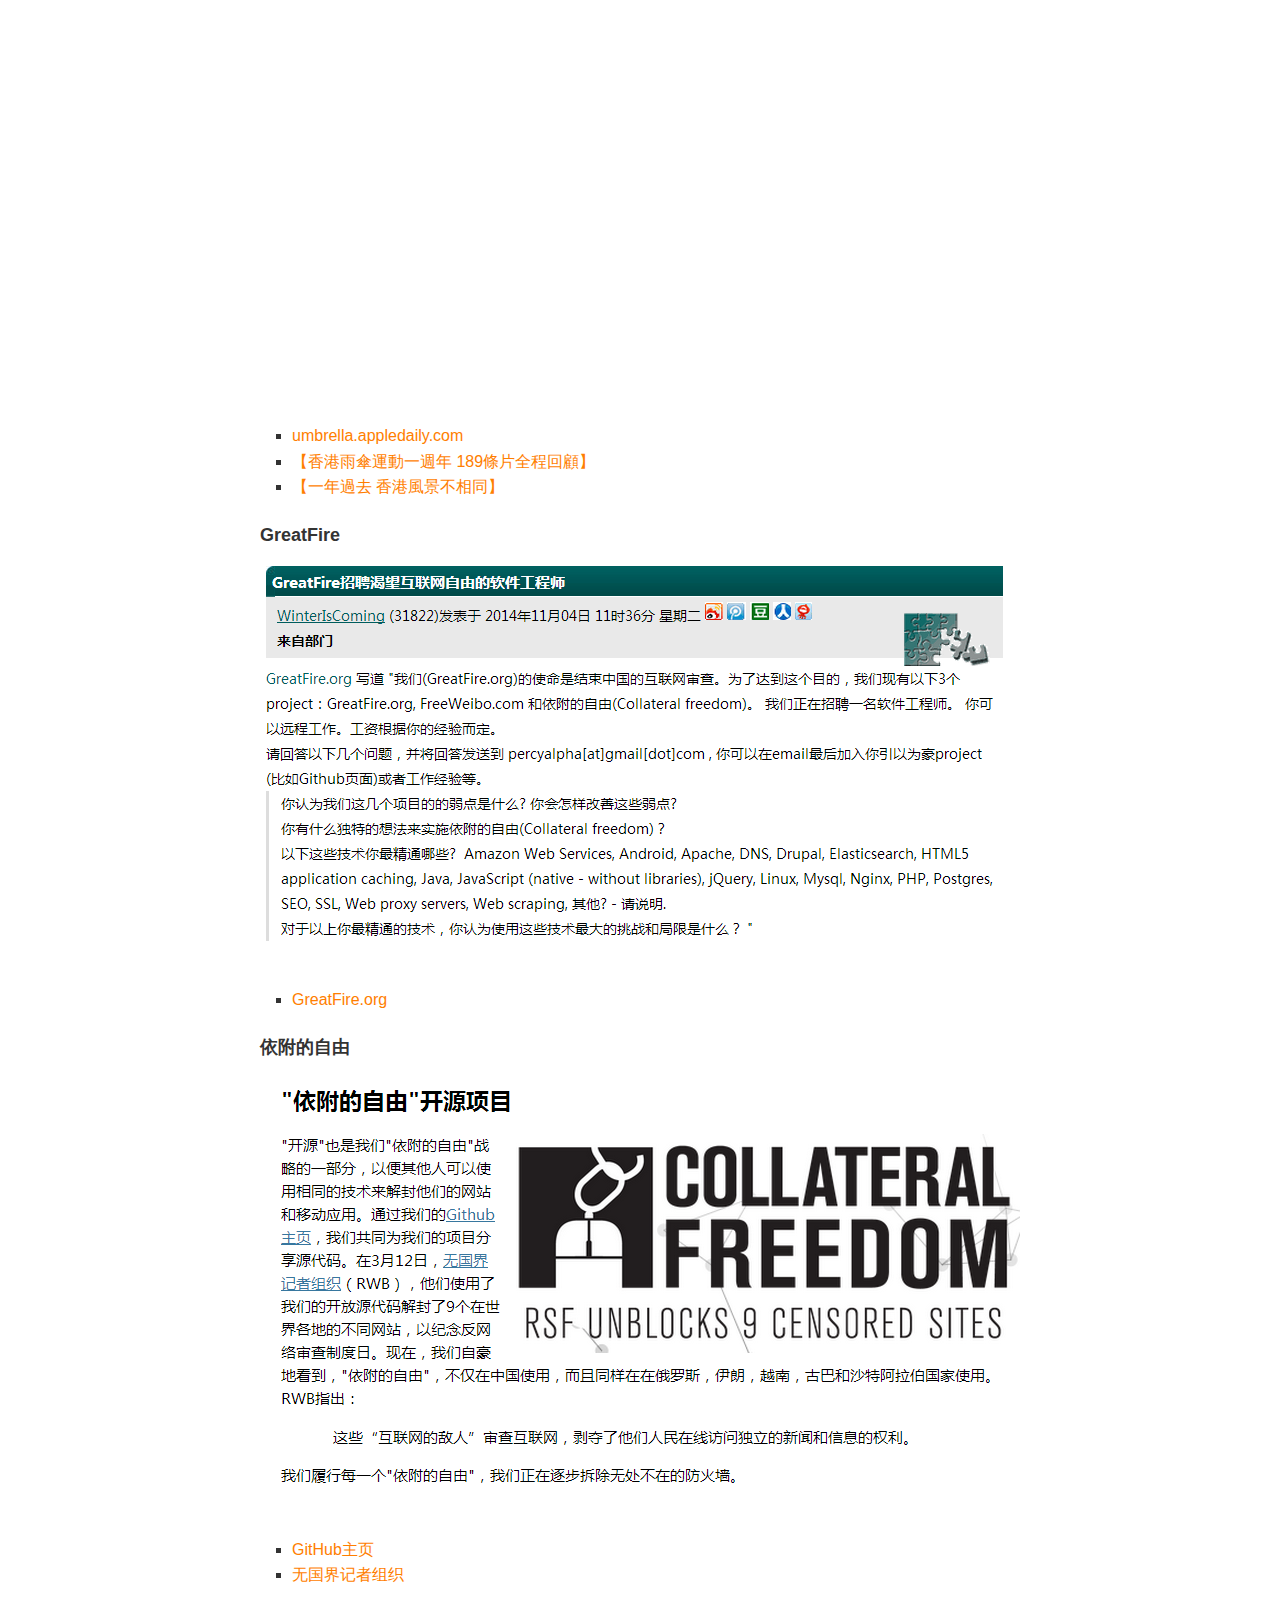
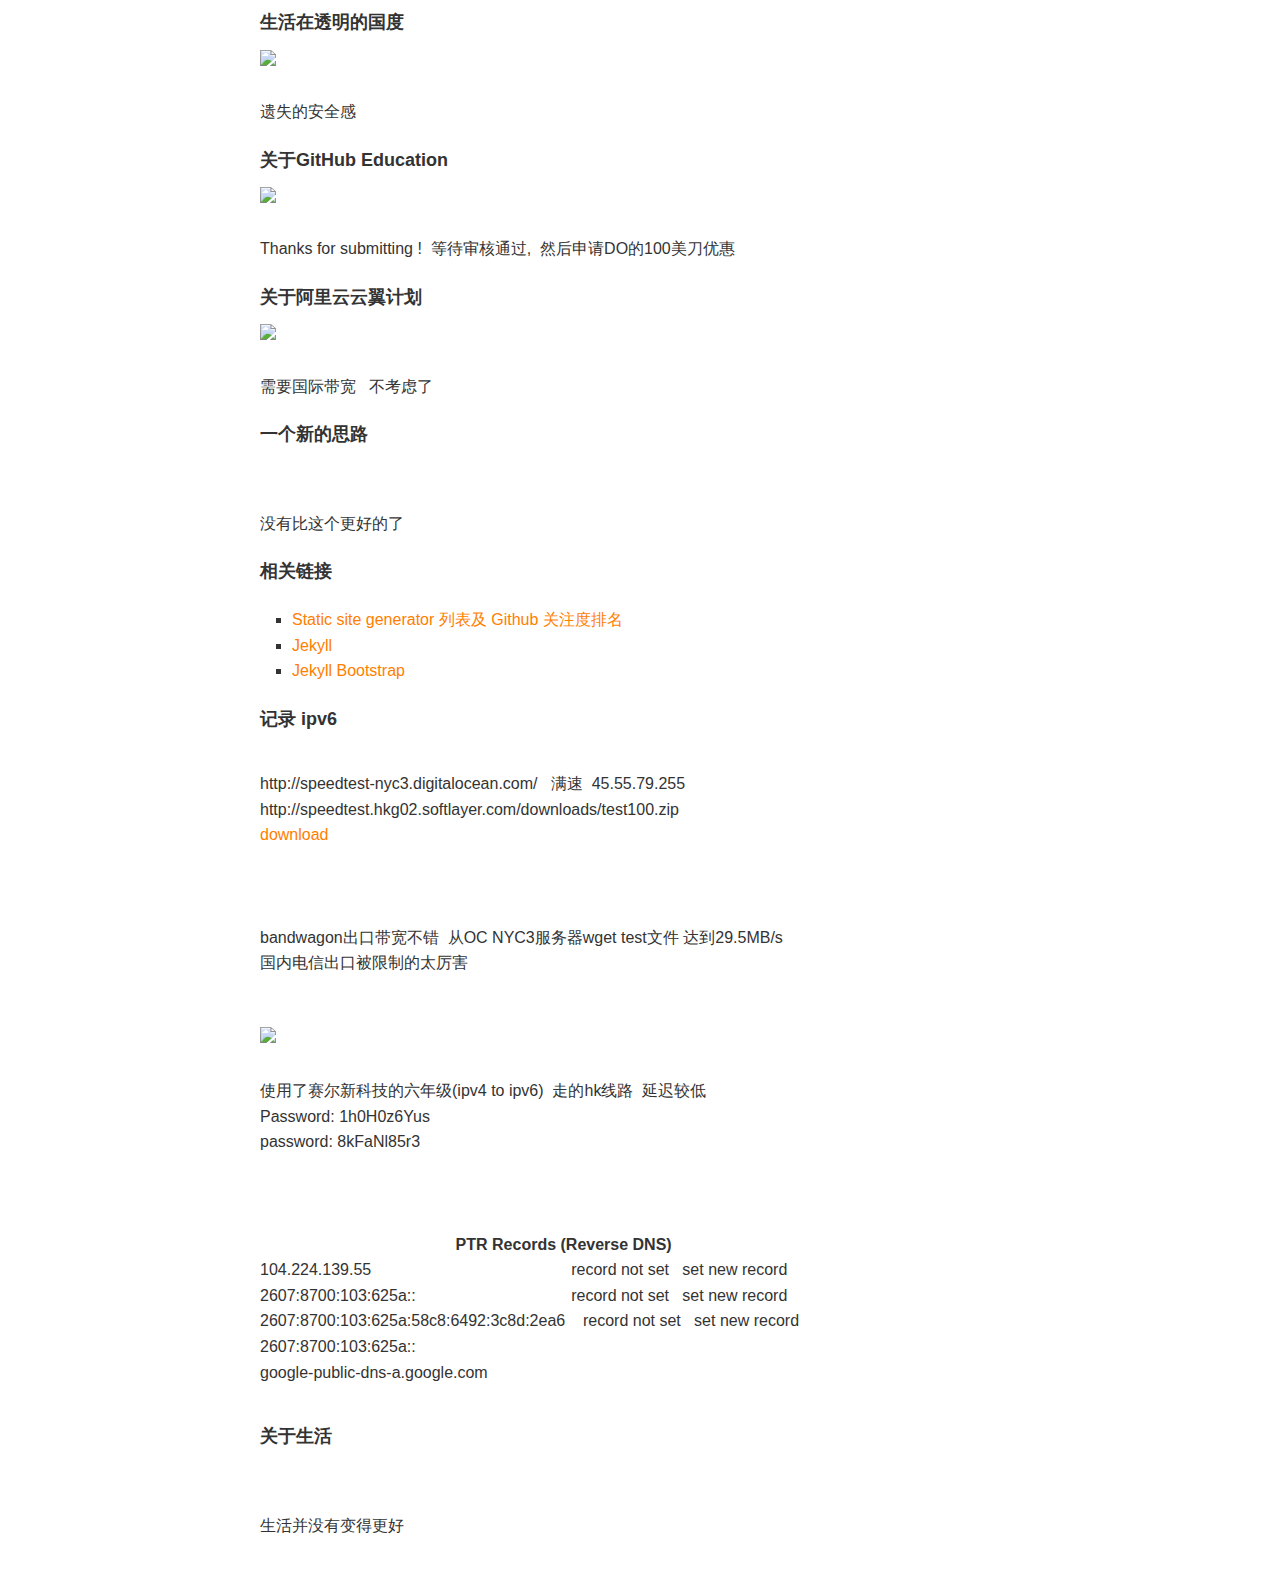
==== commit 5d1c3b46: ".." ====
--- a/index.html
+++ b/index.html
@@ -54,6 +54,13 @@
 </header>
 <div class="content">
 <p>有一些想法留在这里&nbsp;&nbsp;&nbsp;还有一些重要的链接</p>
+
+<h2>列宁的雕像</h2>
+<img src="images/lenin.png"/>
+<img src="images/ap967767489544.jpg"/>
+想起之前的一张图<br>
+<a href="http://msnbc.vo.llnwd.net/l1/video/h264/std/x_lon_darthvader_151023.mp4" target="_blank">视频在这里</a>
+<br><br>
 
 <h2>云革命</h2>
 <img src="images/云革命.png"/>
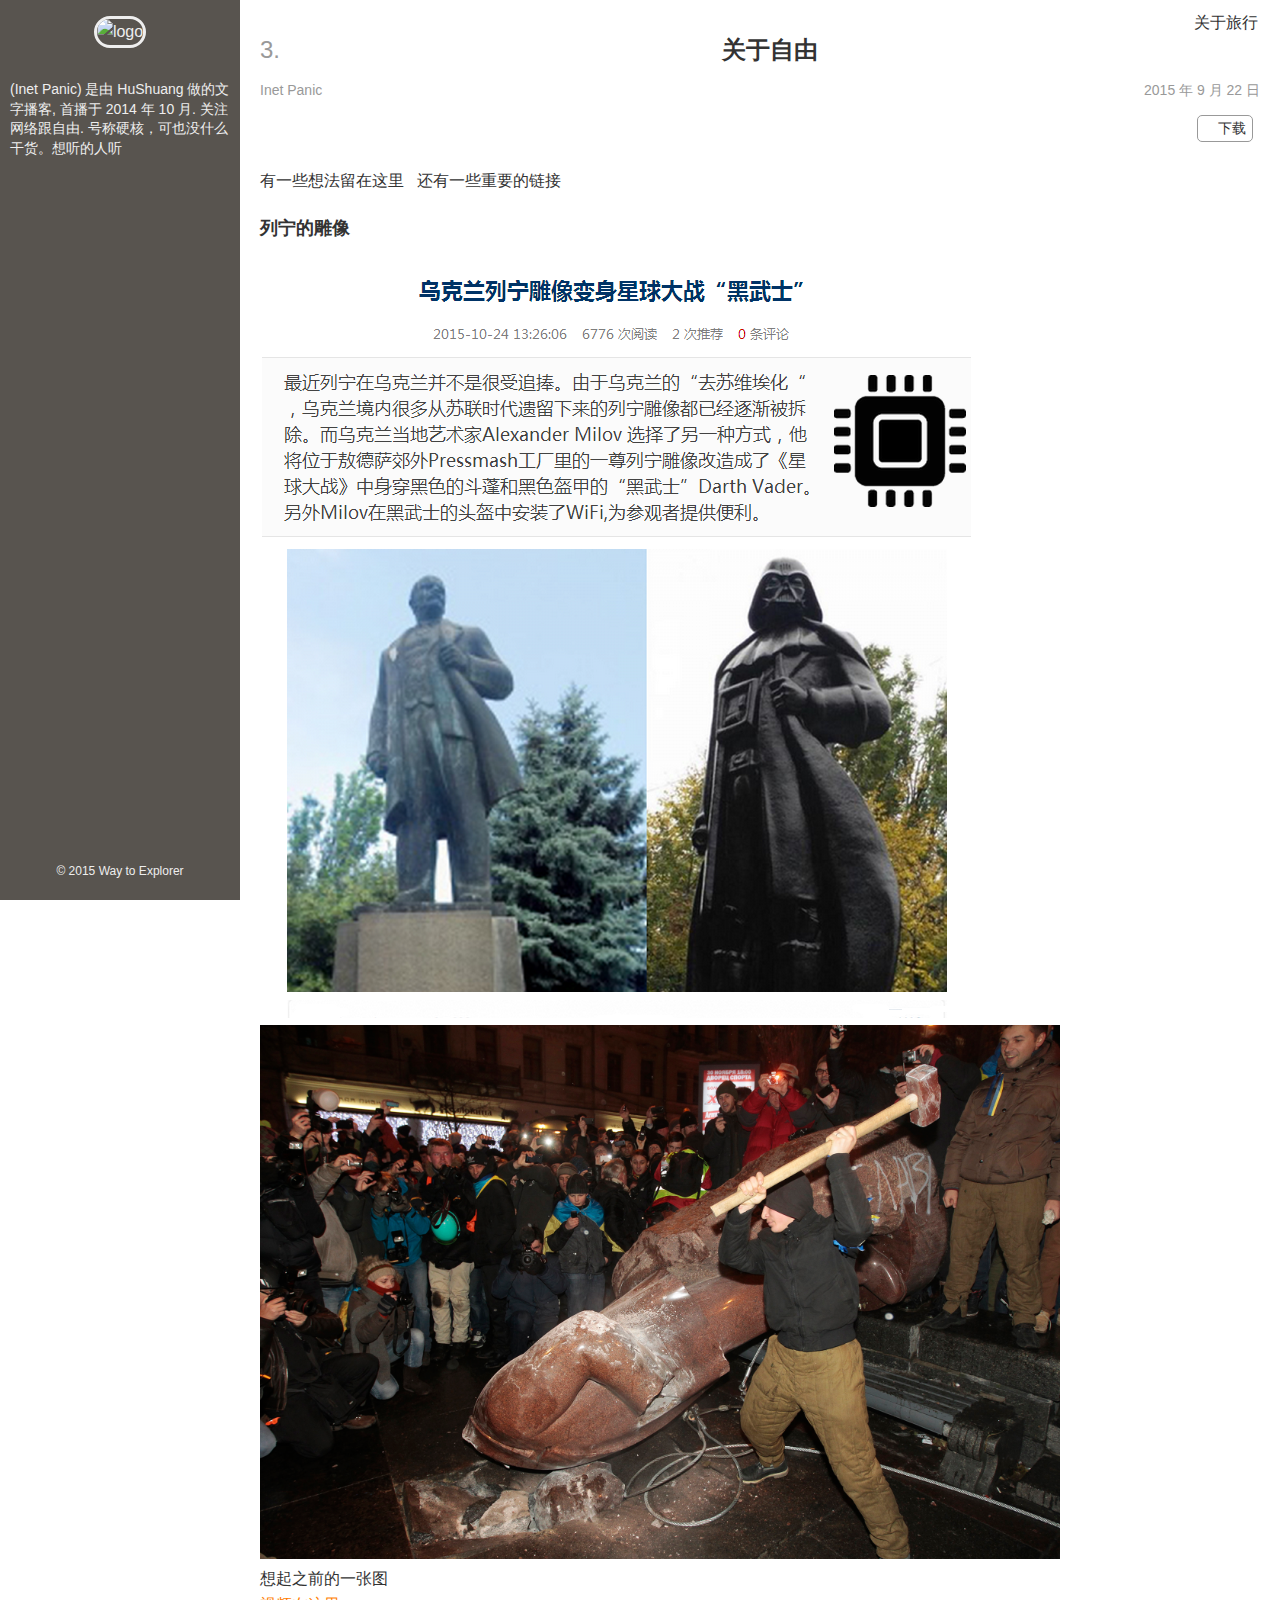
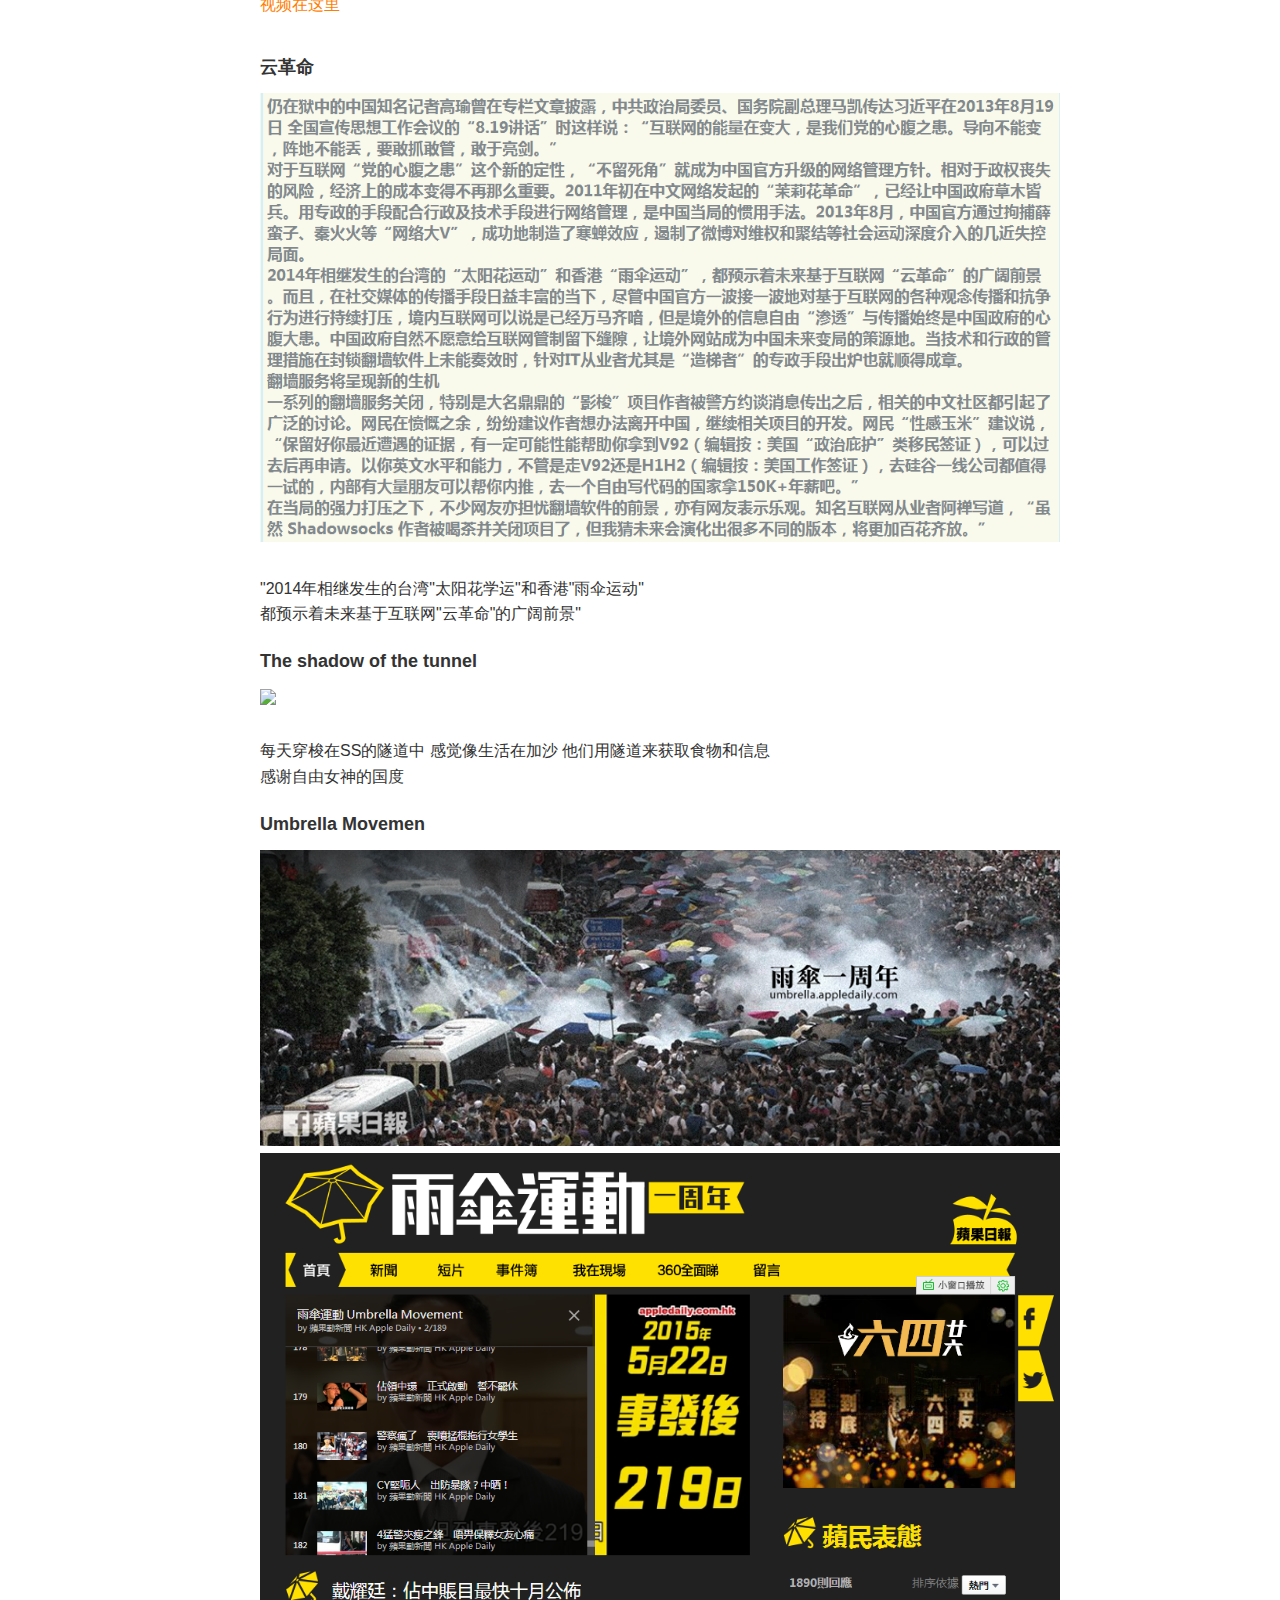
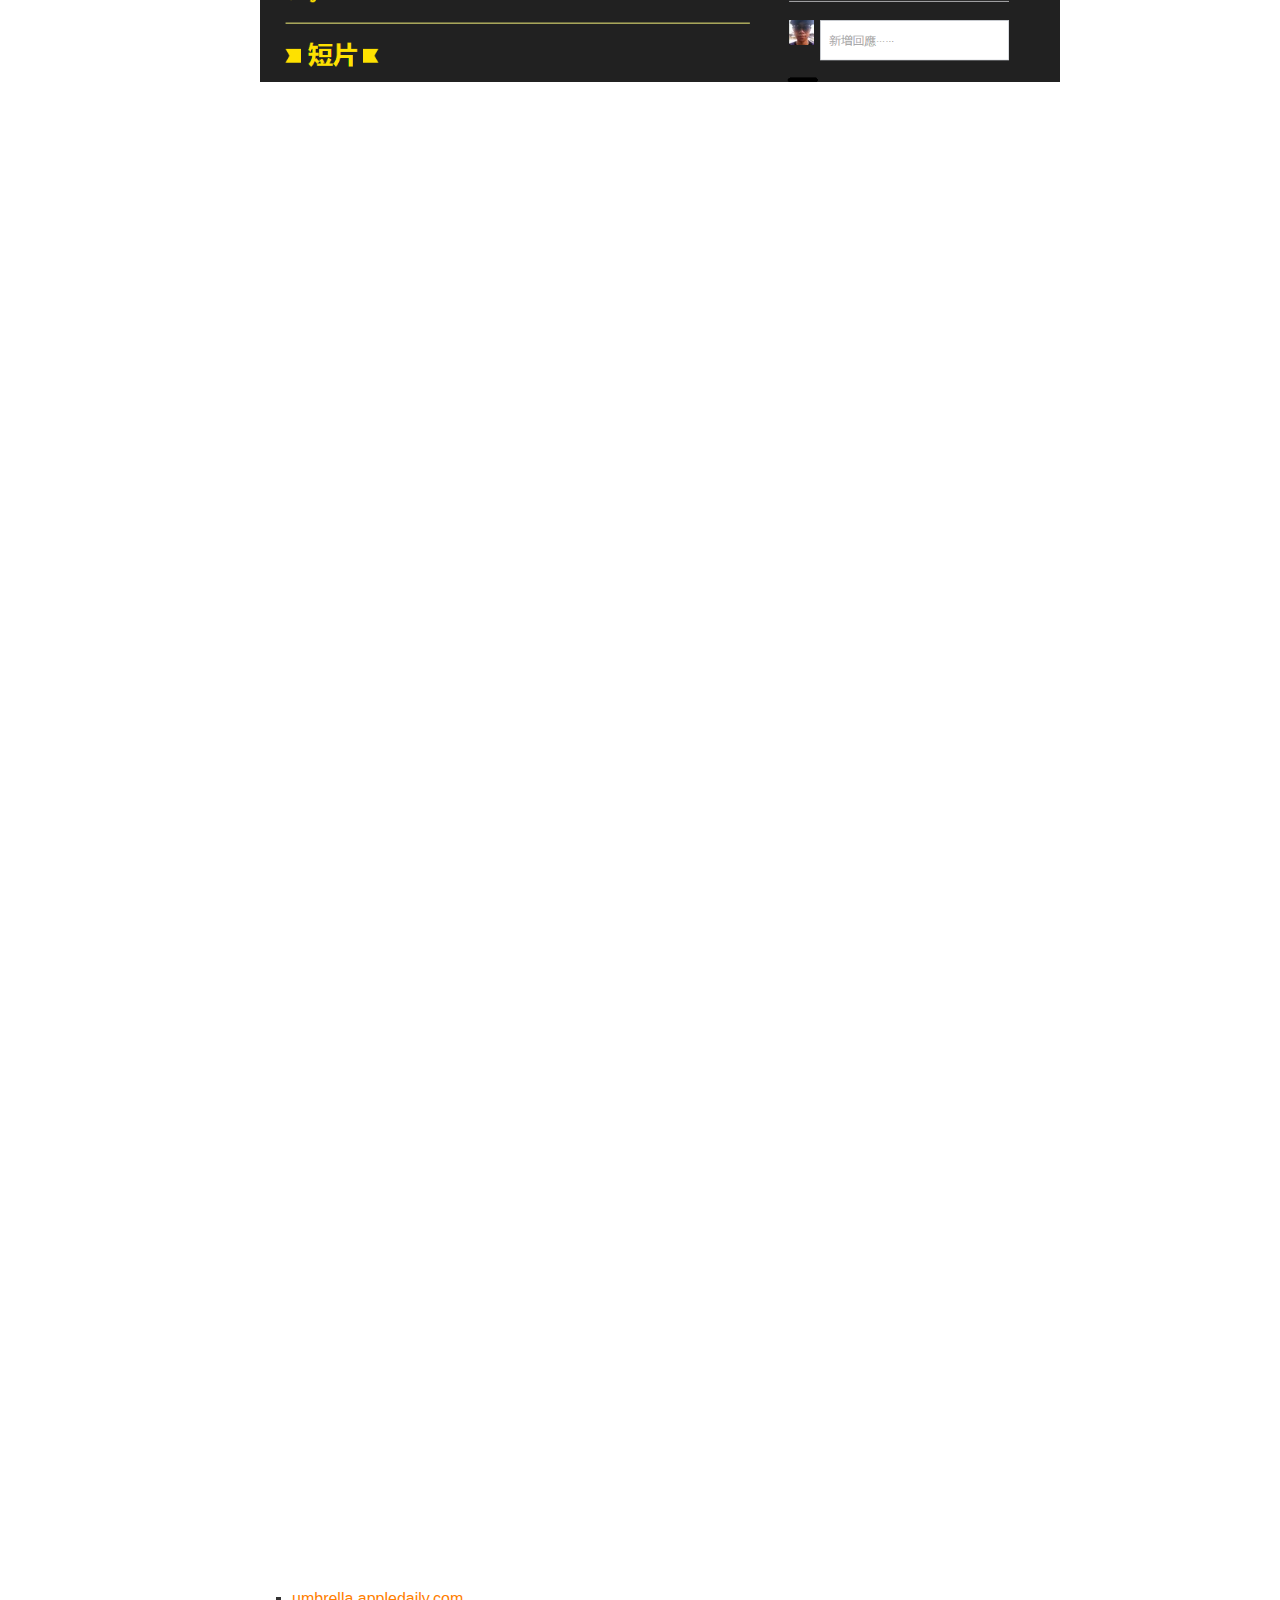
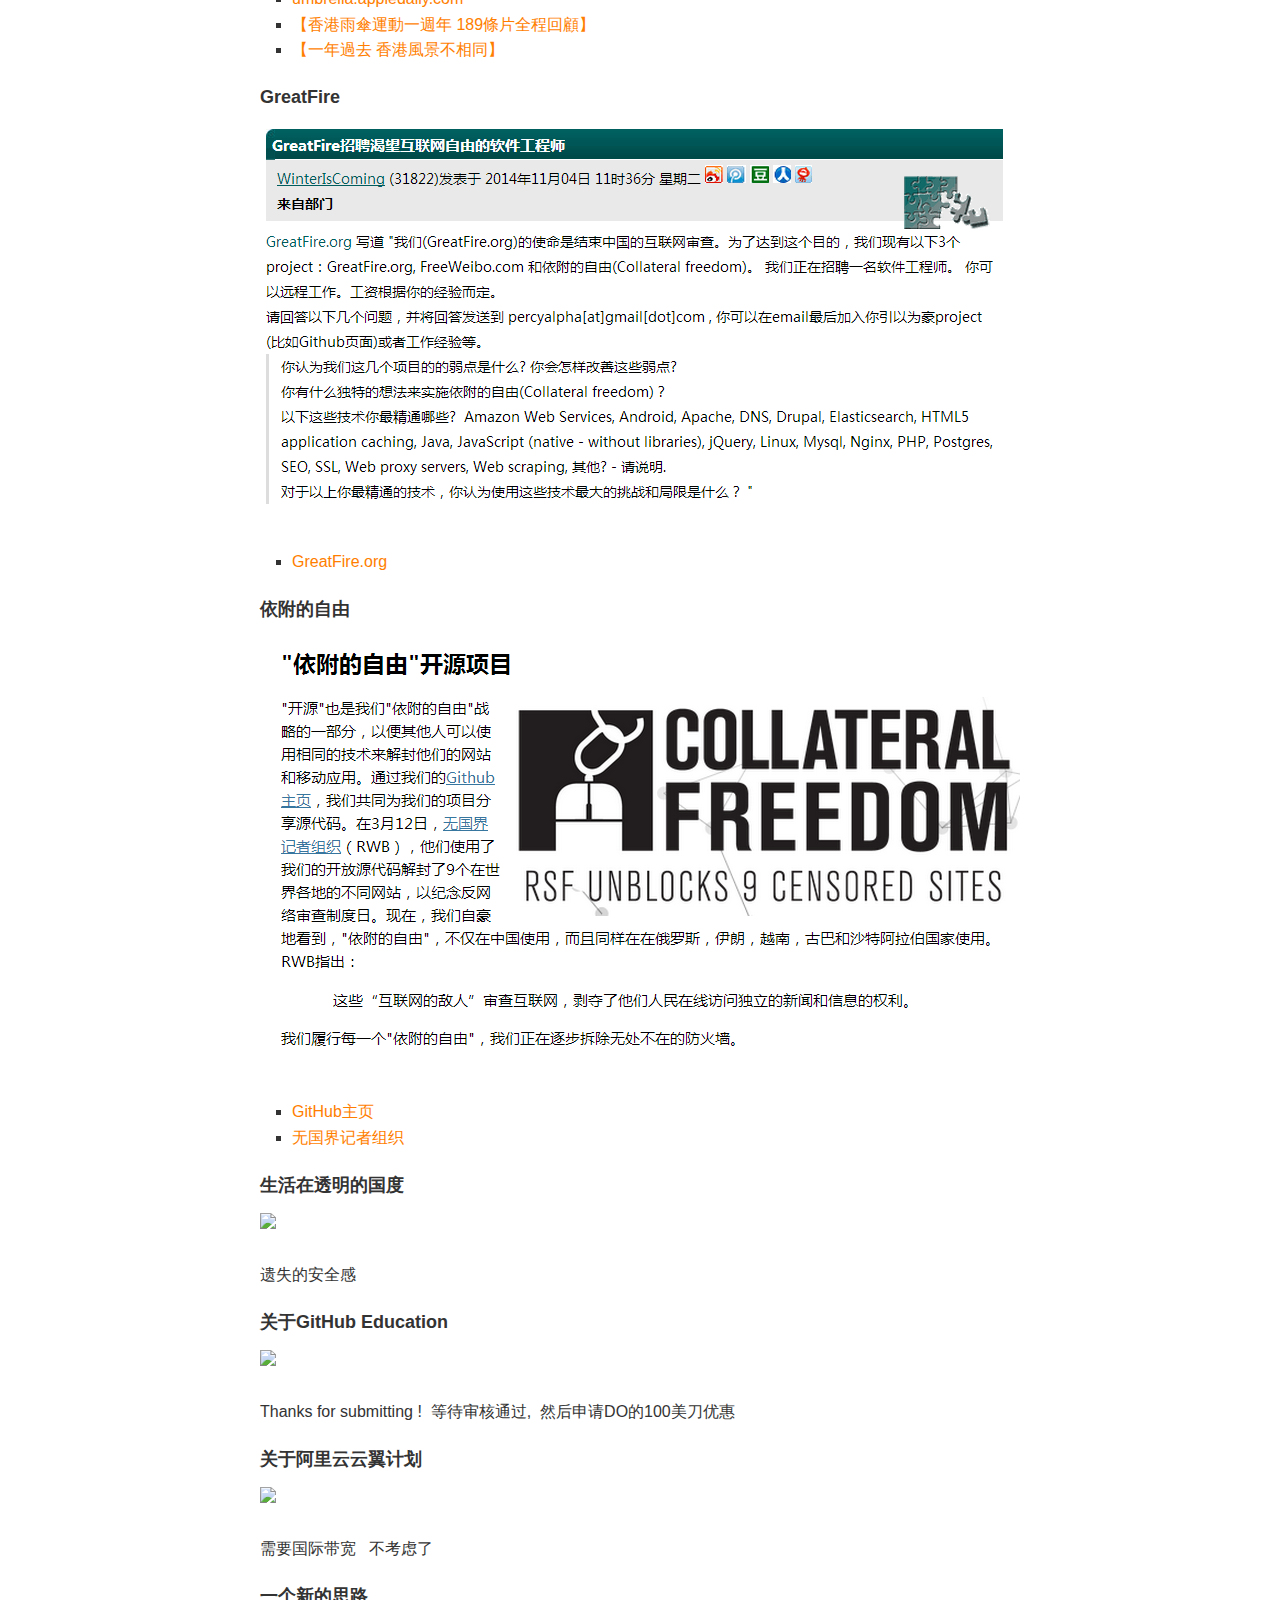
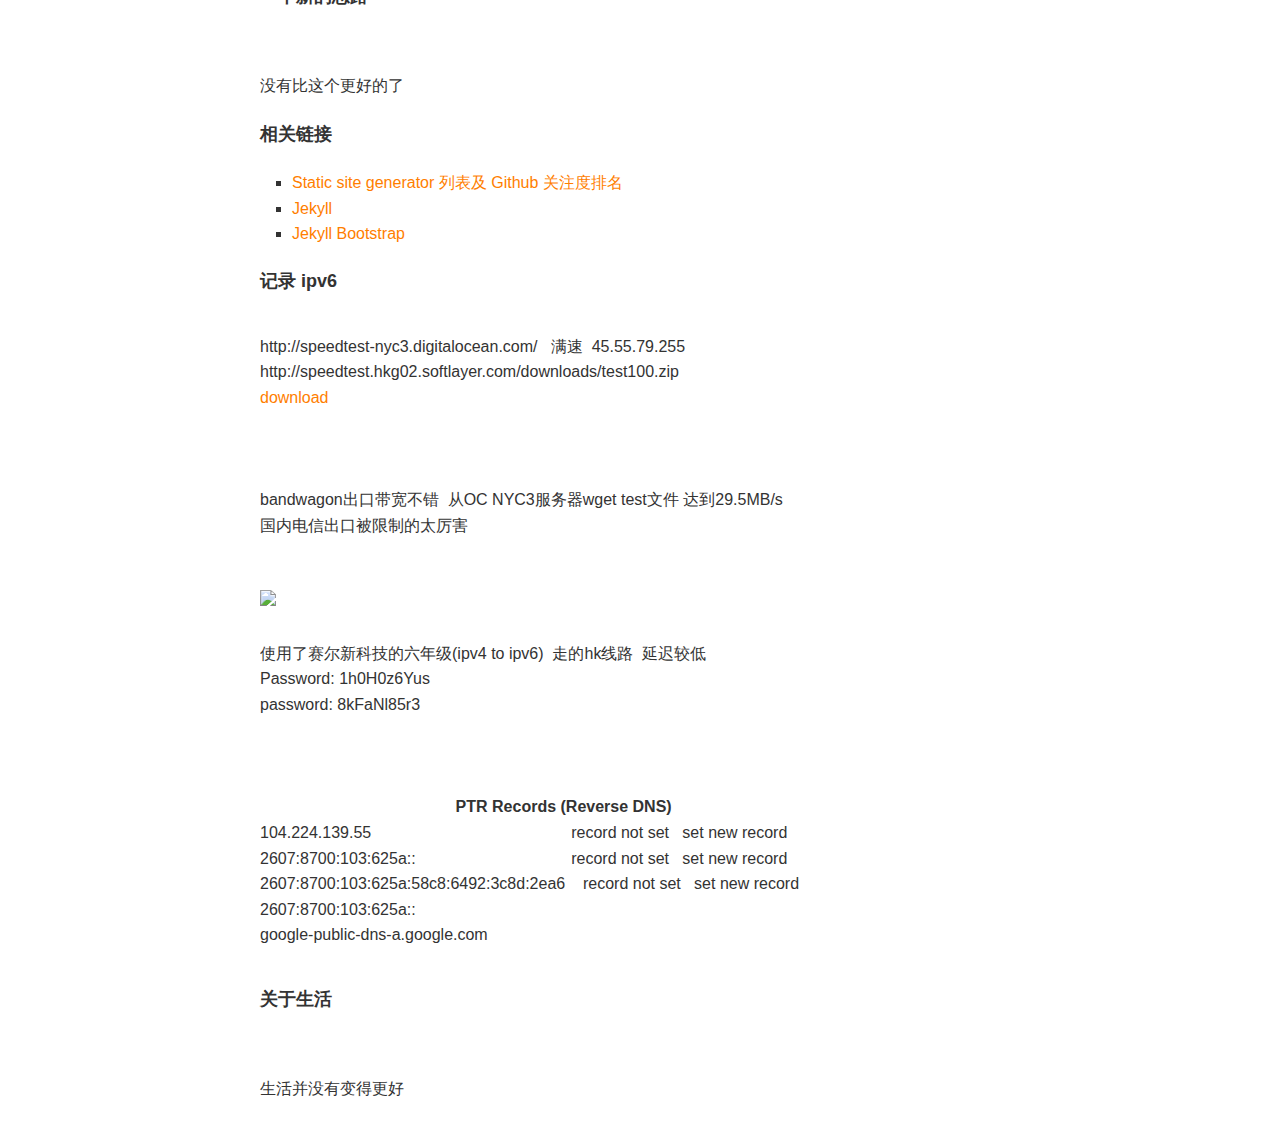
==== commit 3d25f488: ".." ====
--- a/index.html
+++ b/index.html
@@ -57,24 +57,24 @@
 
 <h2>列宁的雕像</h2>
 <img src="images/lenin.png"/>
-<img src="images/ap967767489544.jpg"/>
+<img width="800" src="images/ap967767489544.jpg"/><br>
 想起之前的一张图<br>
 <a href="http://msnbc.vo.llnwd.net/l1/video/h264/std/x_lon_darthvader_151023.mp4" target="_blank">视频在这里</a>
 <br><br>
 
 <h2>云革命</h2>
-<img src="images/云革命.png"/>
+<img width="800" src="images/云革命.png"/>
 <p>"2014年相继发生的台湾"太阳花学运"和香港"雨伞运动"
 <br>都预示着未来基于互联网"云革命"的广阔前景"</p>
 
 <h2>The shadow of the tunnel</h2>
-<img src="http://ww1.sinaimg.cn/large/8aa432f3gw1ewm25vp1wqj20pf09wq7a.jpg"/>
+<img width="800" src="http://ww1.sinaimg.cn/large/8aa432f3gw1ewm25vp1wqj20pf09wq7a.jpg"/>
 <p>每天穿梭在SS的隧道中  感觉像生活在加沙  他们用隧道来获取食物和信息
 <br>感谢自由女神的国度</p>
 
 <h2>Umbrella Movemen</h2>
-<img src="images/umbrella.appledaily.com.1.png"/>
-<img src="images/umbrella.appledaily.com.png"/>
+<img width="800" src="images/umbrella.appledaily.com.1.png"/>
+<img width="800" src="images/umbrella.appledaily.com.png"/>
 <!-- <img src="images/umbrella.appledaily.com.2.png"/> -->
 <iframe width="640" height="360" src="https://www.youtube.com/embed/MSm40WqzrzY?list=PLQcmGU2t4gsp4RMgrqnMiaJq24FJyWGhz" frameborder="0" allowfullscreen></iframe>
 <iframe width="640" height="360" src="https://www.youtube.com/embed/6ekM5G2uGT0?list=PLQcmGU2t4gsp4RMgrqnMiaJq24FJyWGhz" frameborder="0" allowfullscreen></iframe>
@@ -105,7 +105,7 @@
 <p>遗失的安全感</p>
 
 <h2>关于GitHub Education</h2>
-<img src="http://ww4.sinaimg.cn/large/8aa432f3gw1ew4olfjd6sj20sw0crtal.jpg"/>
+<img width="650" src="http://ww4.sinaimg.cn/large/8aa432f3gw1ew4olfjd6sj20sw0crtal.jpg"/>
 <p>Thanks&nbsp;for&nbsp;submitting !&nbsp;&nbsp;等待审核通过,&nbsp;&nbsp;然后申请DO的100美刀优惠</p>
 
 <h2>关于阿里云云翼计划</h2>
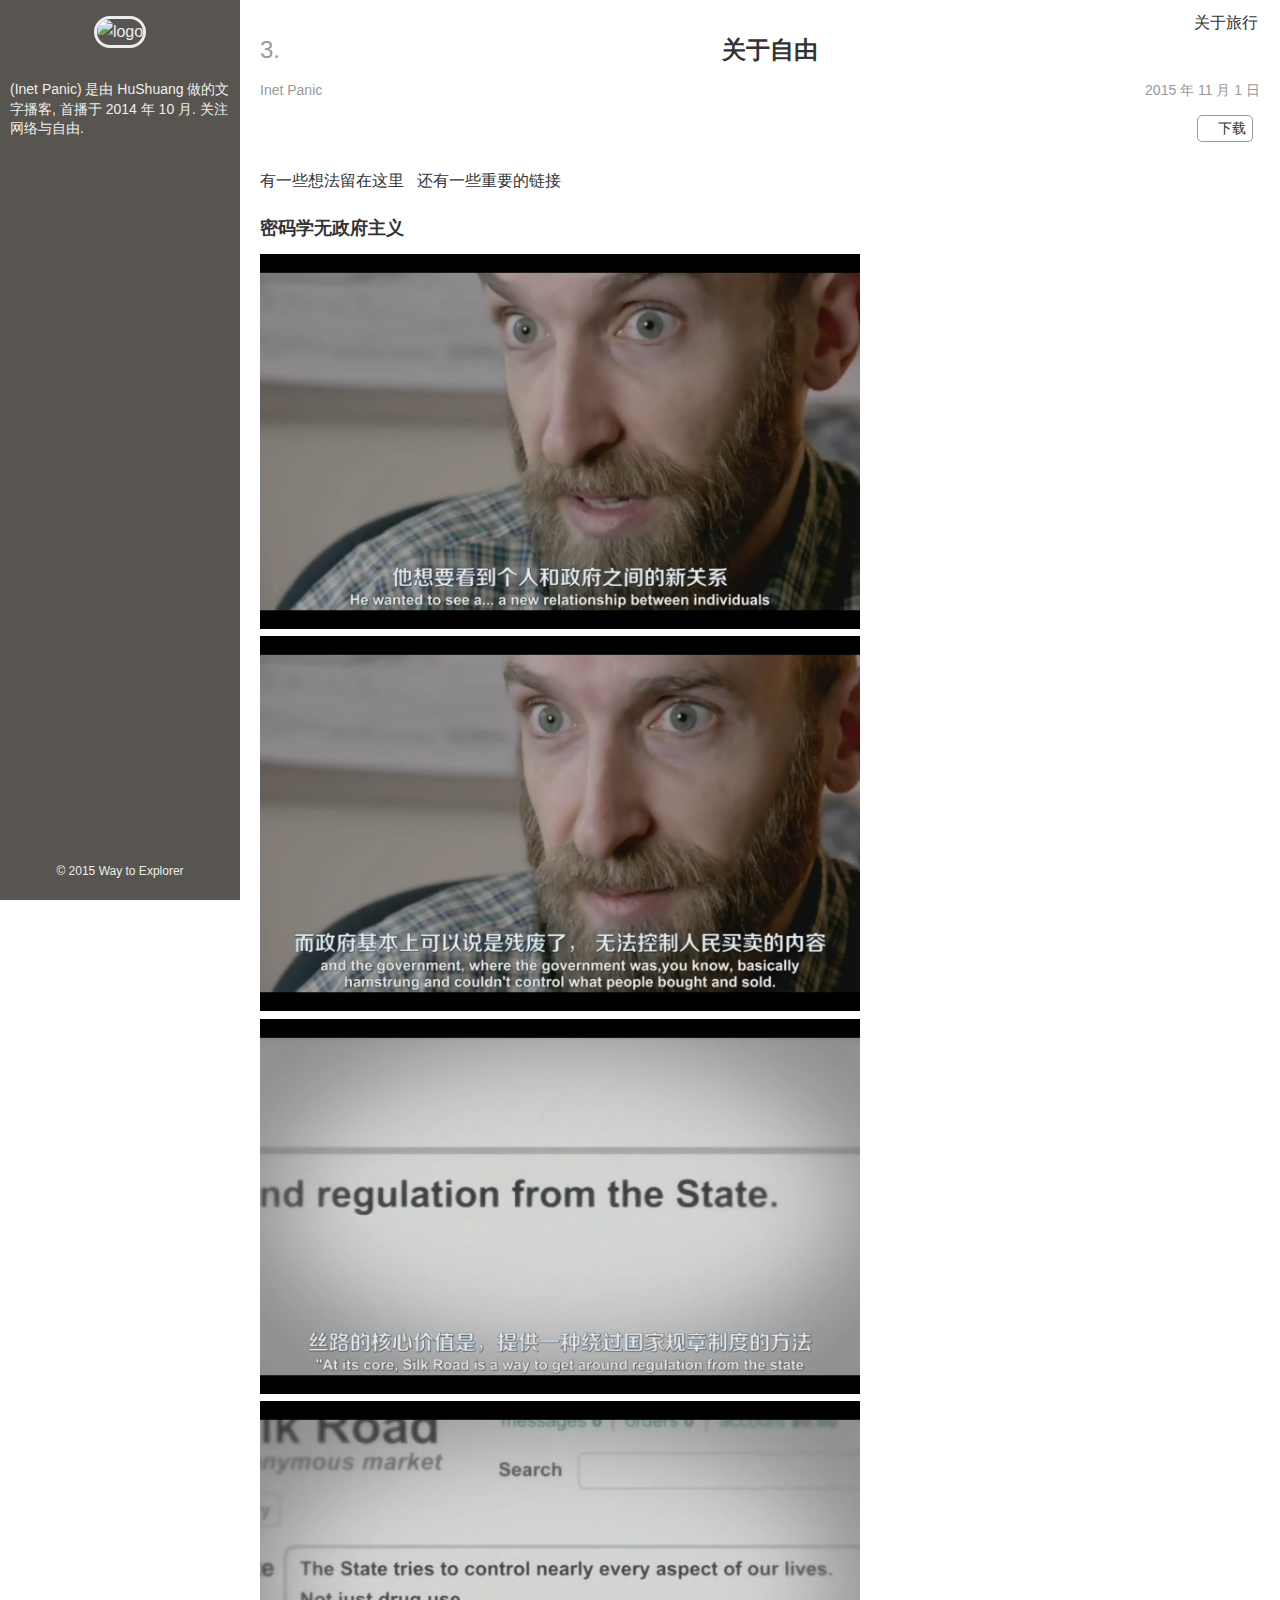
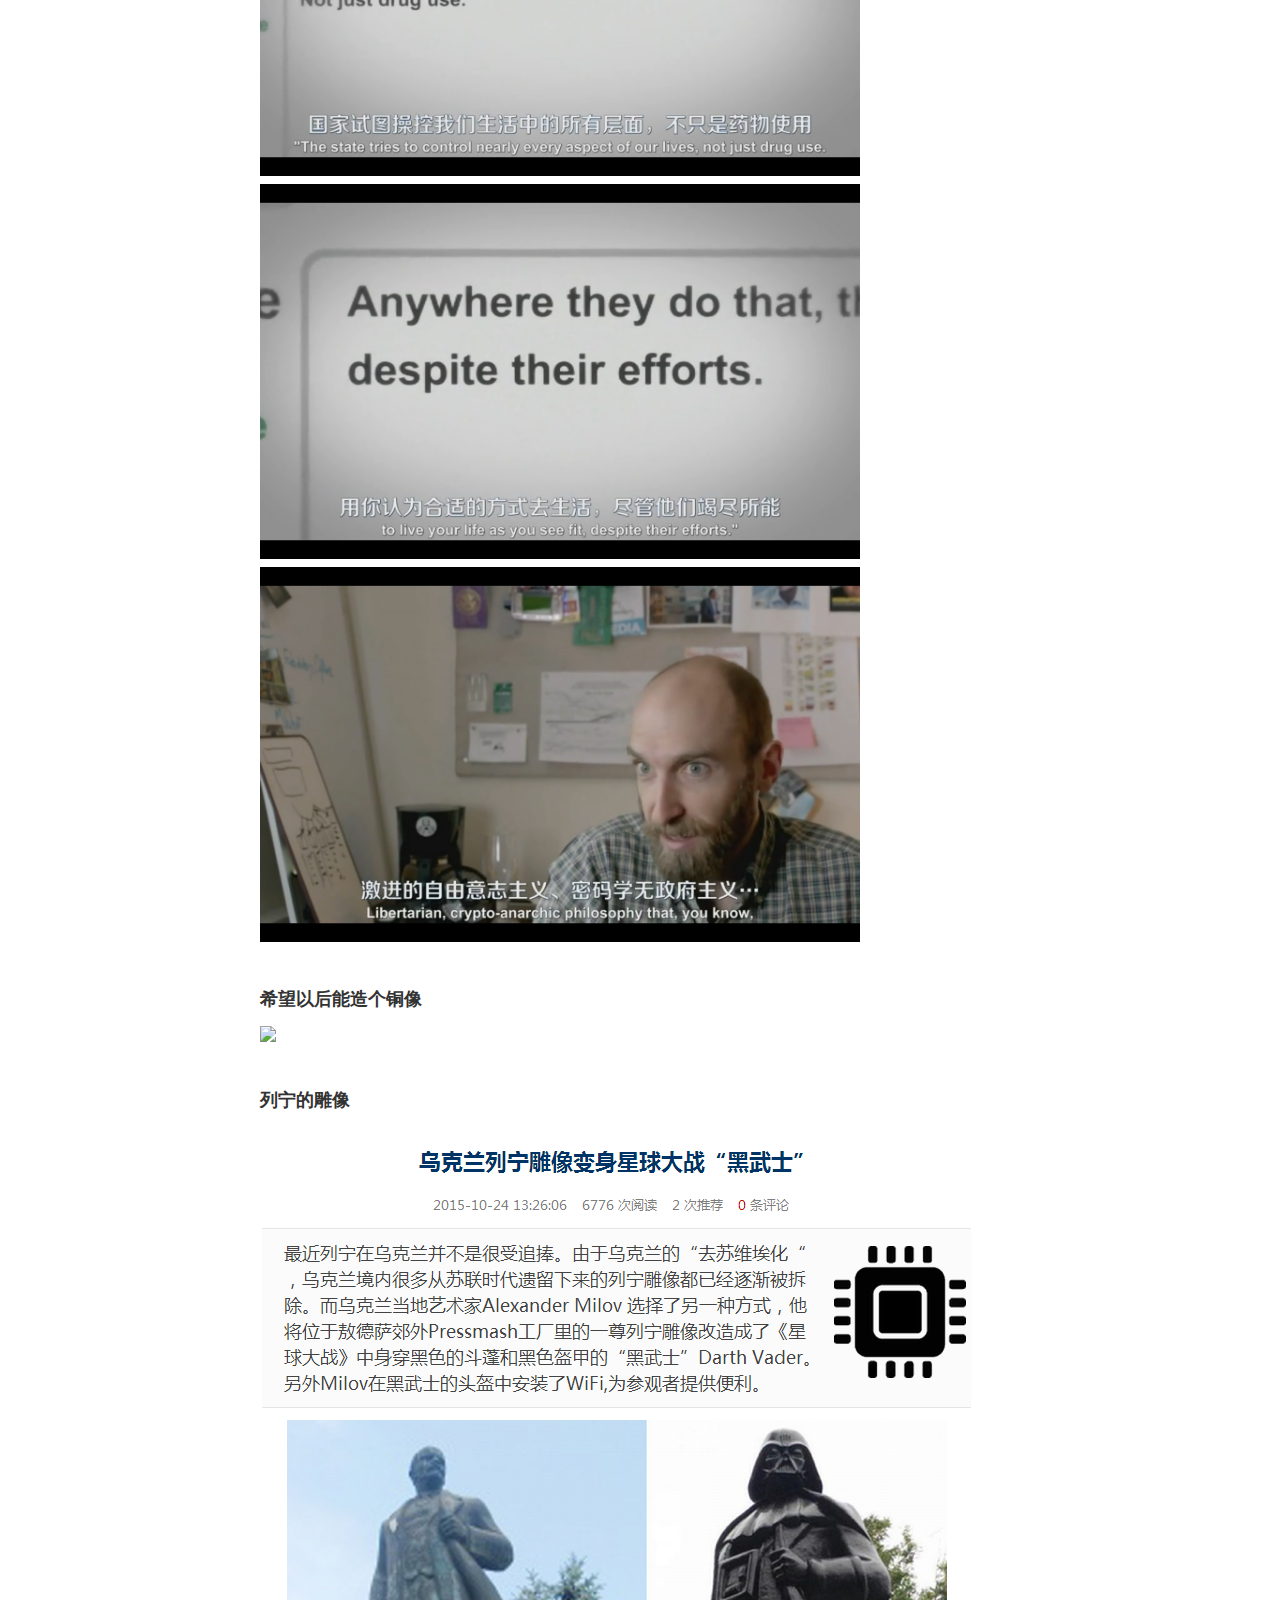
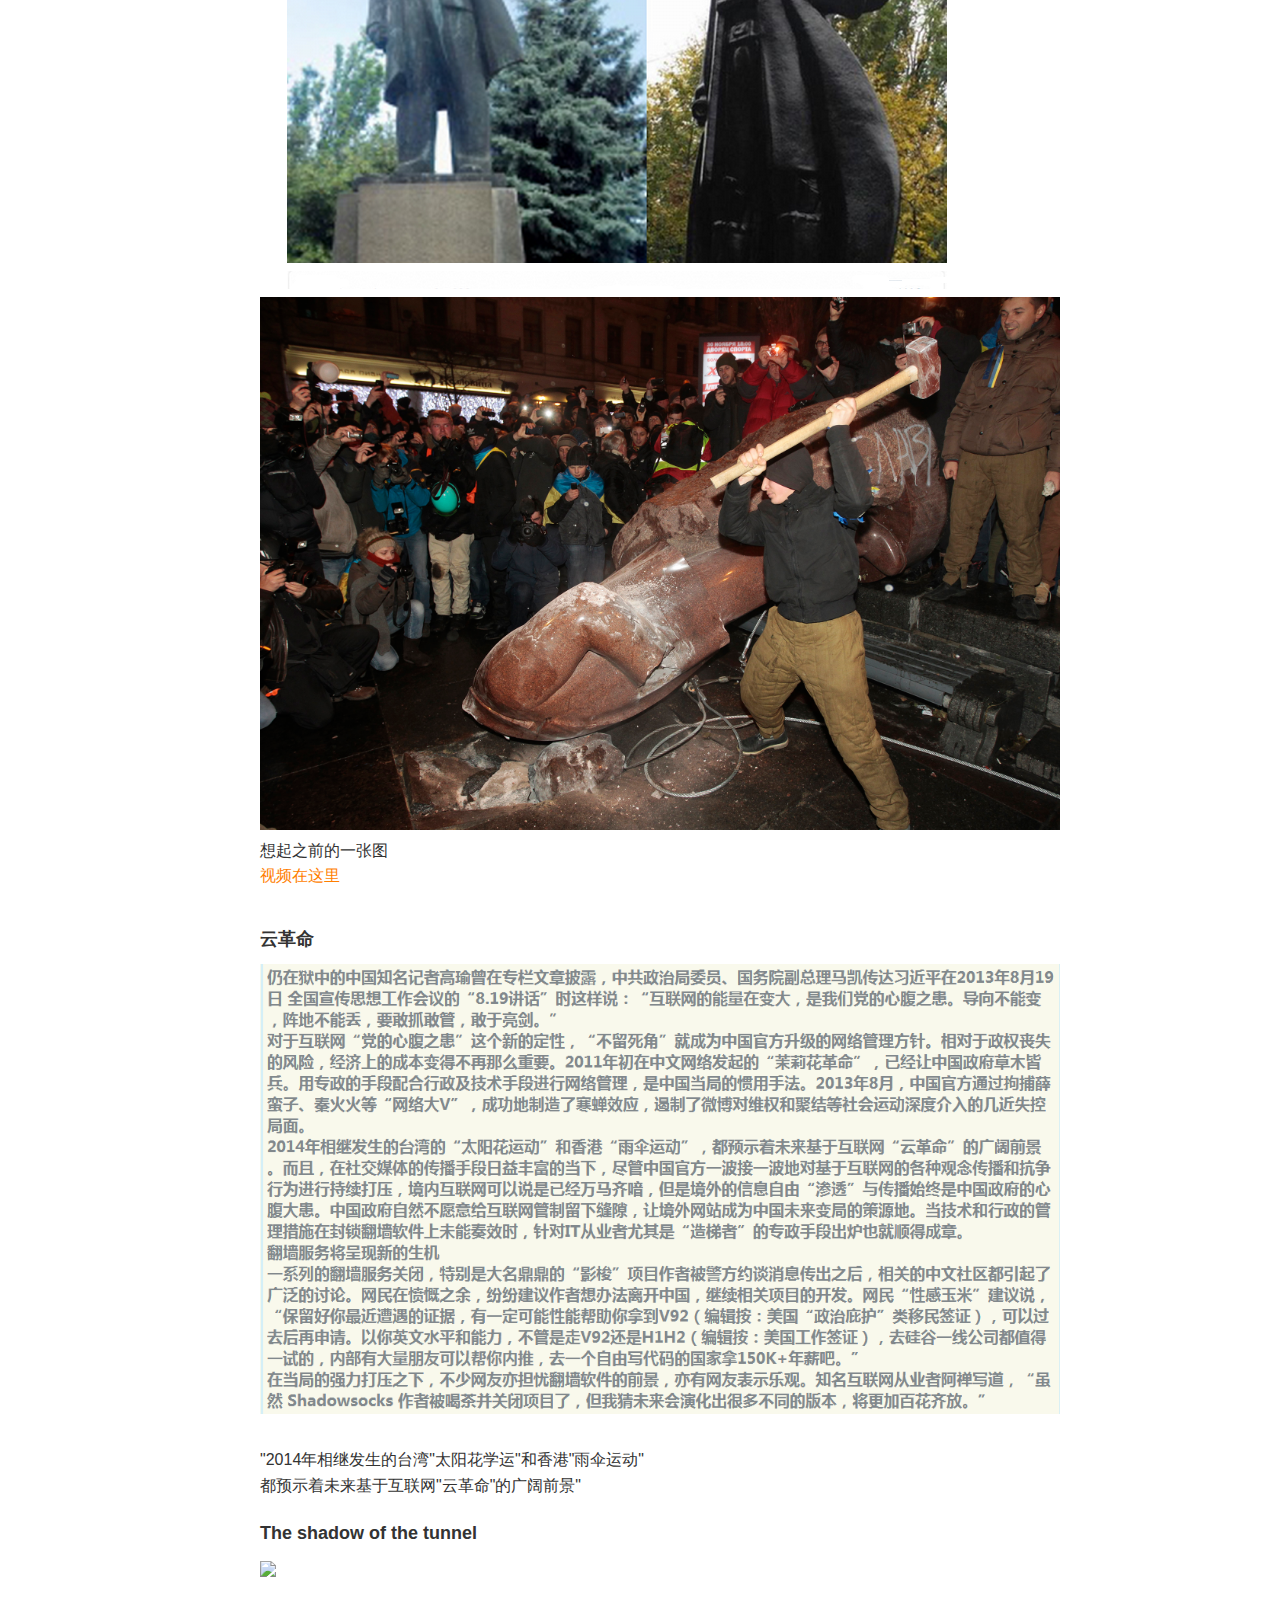
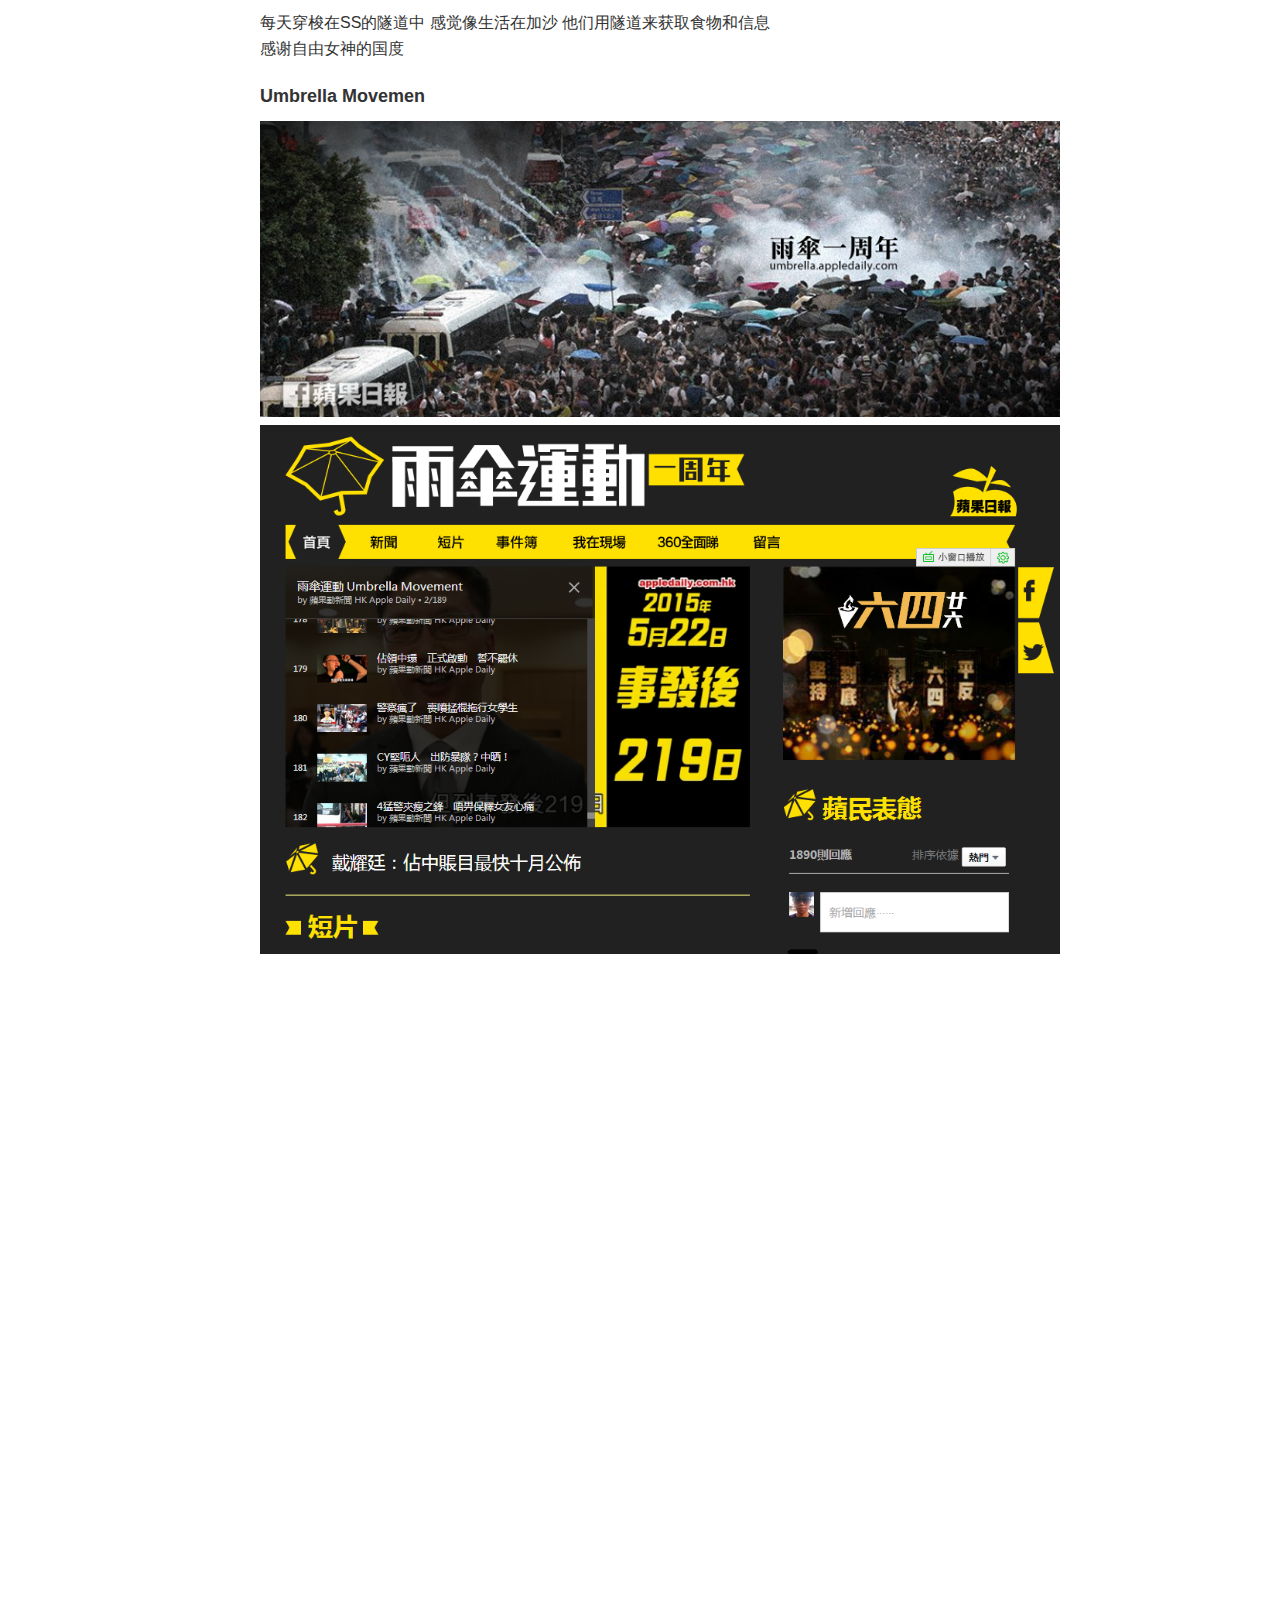
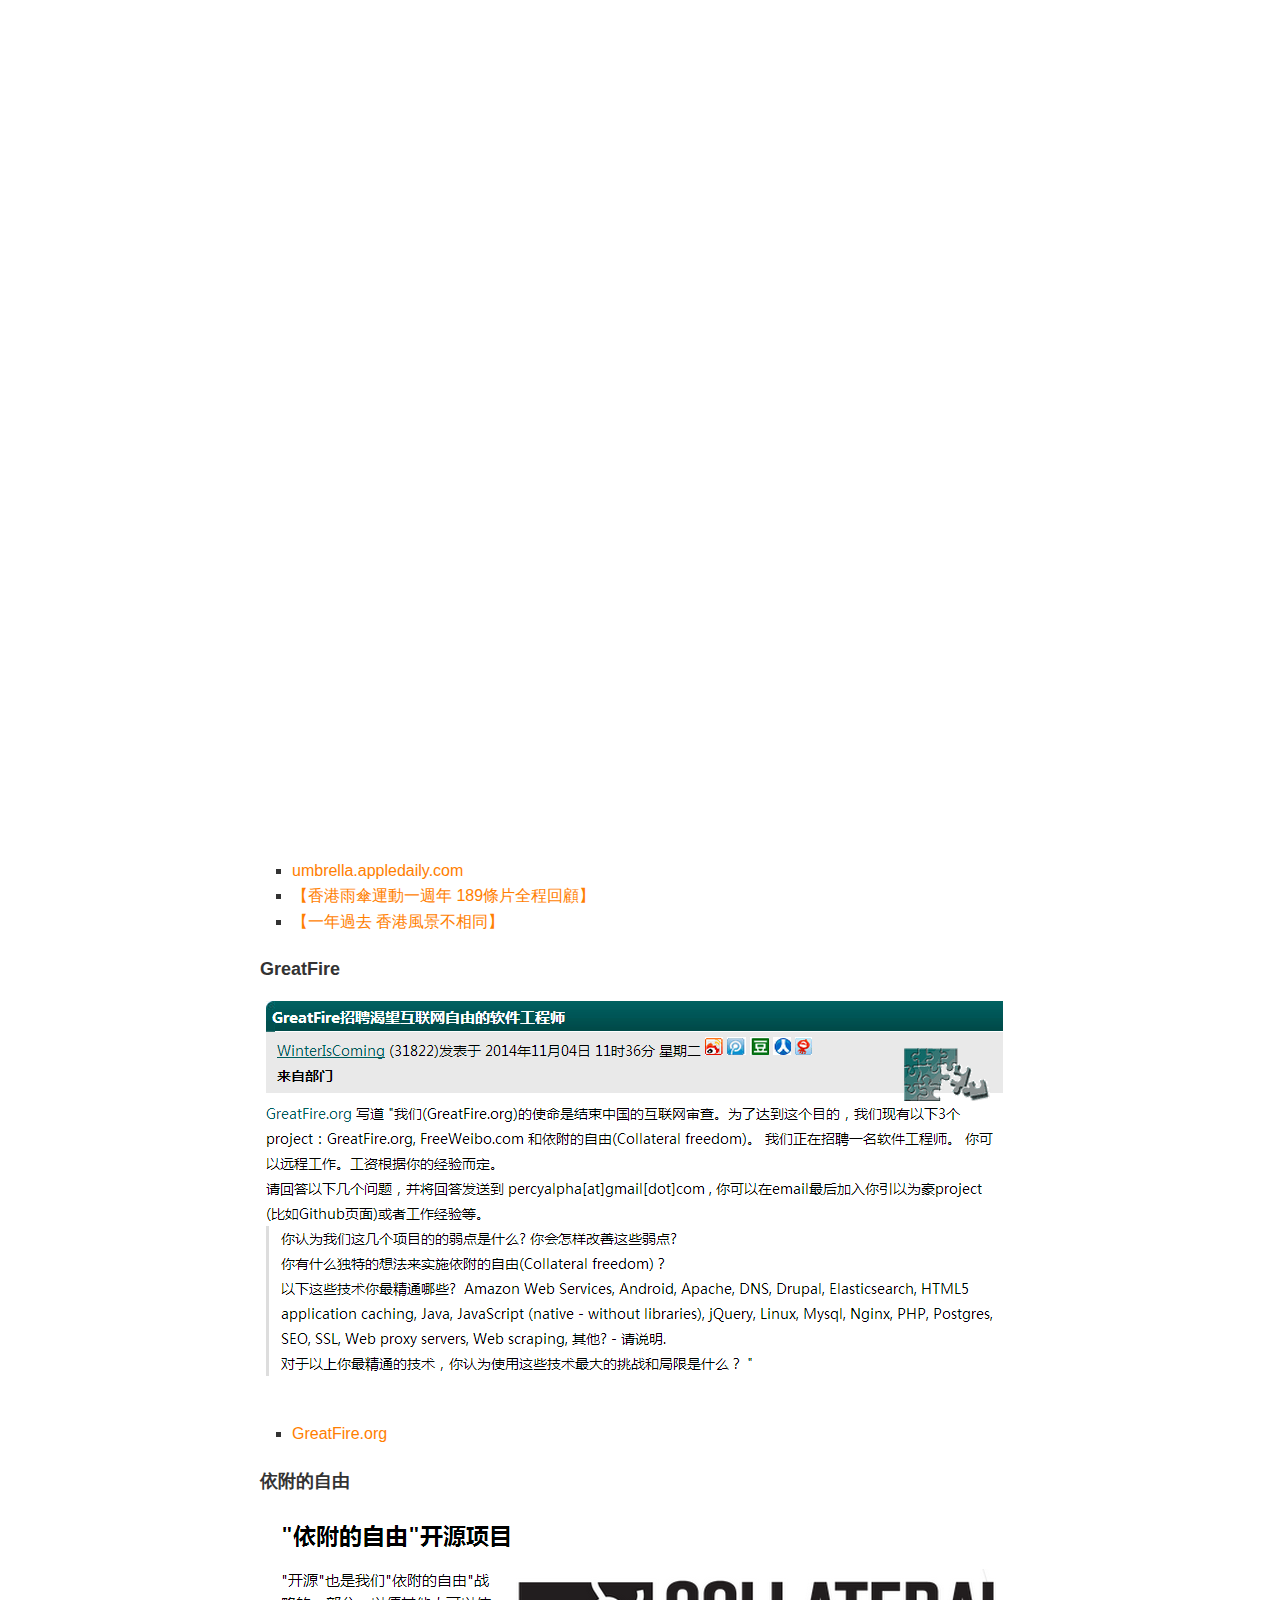
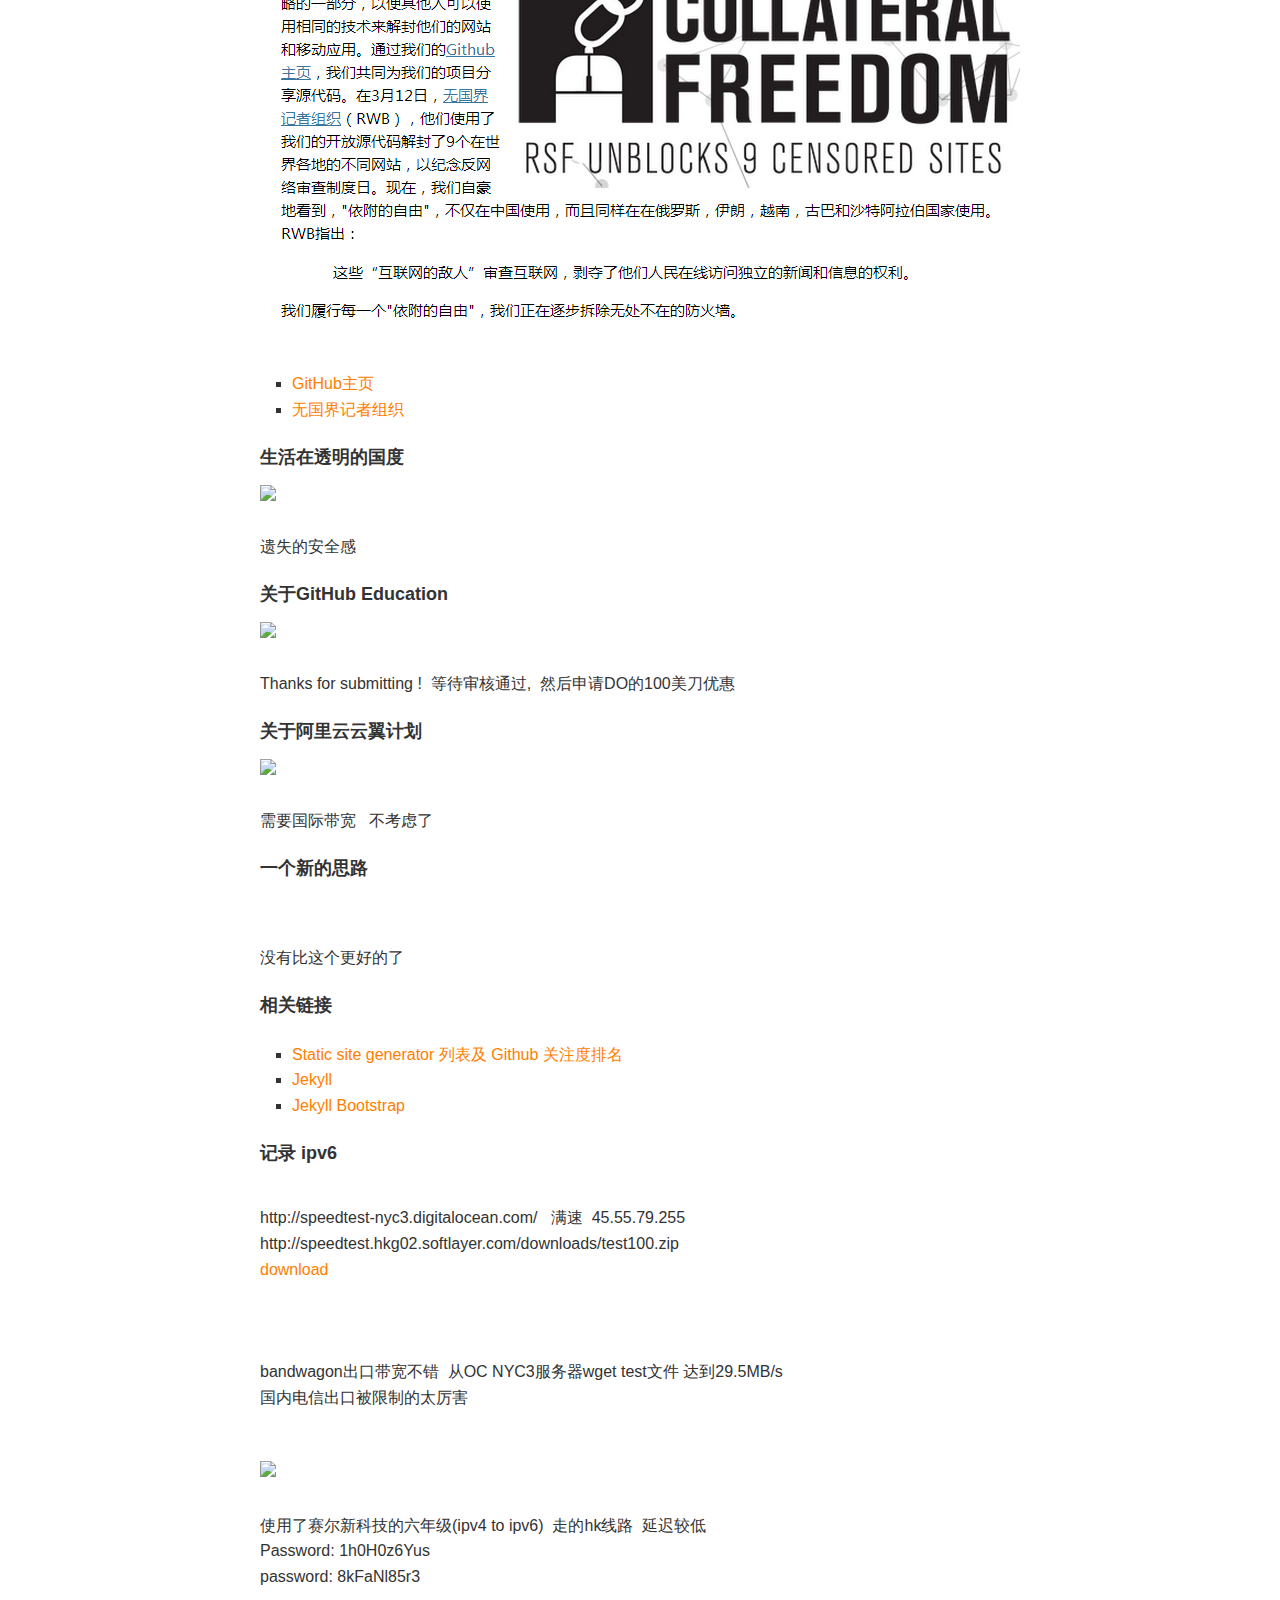
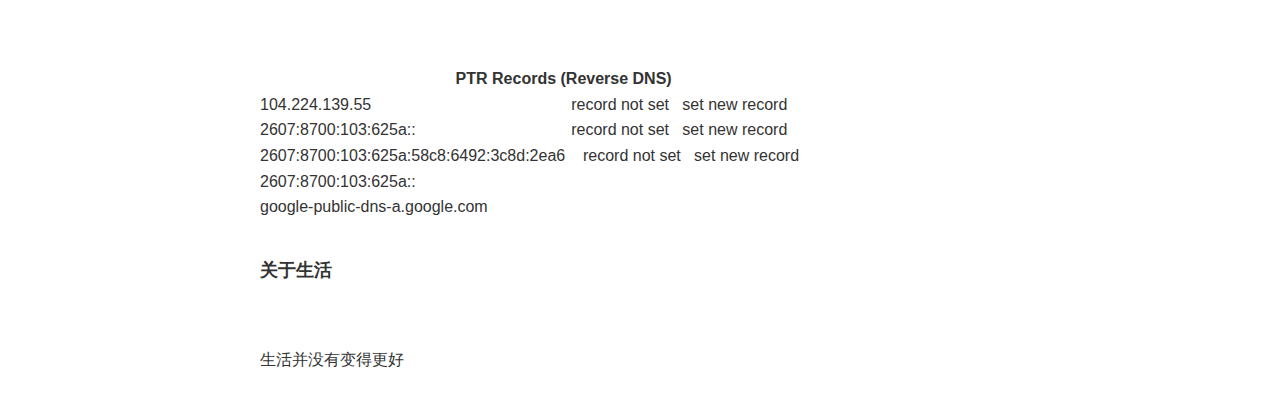
==== commit ee451a08: "fix new content" ====
--- a/index.html
+++ b/index.html
@@ -21,14 +21,15 @@
 <body>
 <header role="banner" class="fixedToTopLeft--2col">
 <a href="http://www.v2ex.com/member/hushuang" title="HuShuang" target="_blank"><img class="show__logo unselectable" alt="logo" src="http://ww4.sinaimg.cn/large/8aa432f3gw1ew182hkwu9j20hr0htt9o.jpg"></a>
-<div class="show__about secondaryText"><p>(Inet Panic) 是由 HuShuang 做的文字播客,   首播于 2014 年 10 月.   关注网络跟自由.   号称硬核，可也没什么干货。想听的人听</p>
+<div class="show__about secondaryText"><p>(Inet Panic) 是由 HuShuang 做的文字播客,   首播于 2014 年 10 月.   关注网络与自由.  </p>
 </div>
 <nav class="elsewhere">
-<a class="elsewhere__link fa fa-envelope" href="mailto:" target="_blank" title="Email"></a>
+<!-- <a class="elsewhere__link fa fa-envelope" href="mailto:" target="_blank" title="Email"></a> -->
+<a class="elsewhere__link fa fa-apple" href="http://www.v2ex.com/member/hushuang" target="_blank" title="v2ex"></a>
 <a class="elsewhere__link fa fa-twitter" href="https://twitter.com" target="_blank" title="Twitter"></a>
 <a class="elsewhere__link fa fa-weibo" href="http://weibo.com/" target="_blank" title="Weibo"></a>
 <a class="elsewhere__link fa fa-apple" href="https://itunes.apple.com/cn/podcast/" target="_blank" title="iTunes"></a>
-<a class="elsewhere__link fa fa-apple" href="http://www.v2ex.com/member/hushuang" target="_blank" title="v2ex"></a>
+
 </nav>
 </header>
 <main class="episodes fixedToRight--2col">
@@ -44,7 +45,8 @@
 <div class="byline secondaryText">
 <span class="byline__author">Inet Panic</span>
 <!-- <time datetime="2015-9-13T02:05:13Z">2015 年 9 月 13 日</time> -->
-<time datetime="2015-9-22T03:00:13Z">2015 年 9 月 22 日</time>
+<!-- <time datetime="2015-9-22T03:00:13Z">2015 年 9 月 22 日</time> -->
+<time datetime="2015-11-1T03:00:13Z">2015 年 11 月 1 日</time>
 </div>
 <div>
 <div class="buttonGroup">
@@ -54,6 +56,22 @@
 </header>
 <div class="content">
 <p>有一些想法留在这里&nbsp;&nbsp;&nbsp;还有一些重要的链接</p>
+
+<h2>密码学无政府主义</h2>
+<img width="600" src="images/深网.png"/>
+<img width="600" src="images/深网1.png"/>
+<img width="600" src="images/深网2.png"/>
+<img width="600" src="images/深网3.png"/>
+<!-- <img width="772" src="images/深网4.png"/> -->
+<img width="600" src="images/深网5.png"/>
+<img width="600" src="images/深网6.png"/>
+
+<!-- <img width="772" src="images/密码学无政府主义.png"/> -->
+<br><br>
+
+<h2>希望以后能造个铜像</h2>
+<img  src="images/Tor1.png"/>
+<br><br>
 
 <h2>列宁的雕像</h2>
 <img src="images/lenin.png"/>
